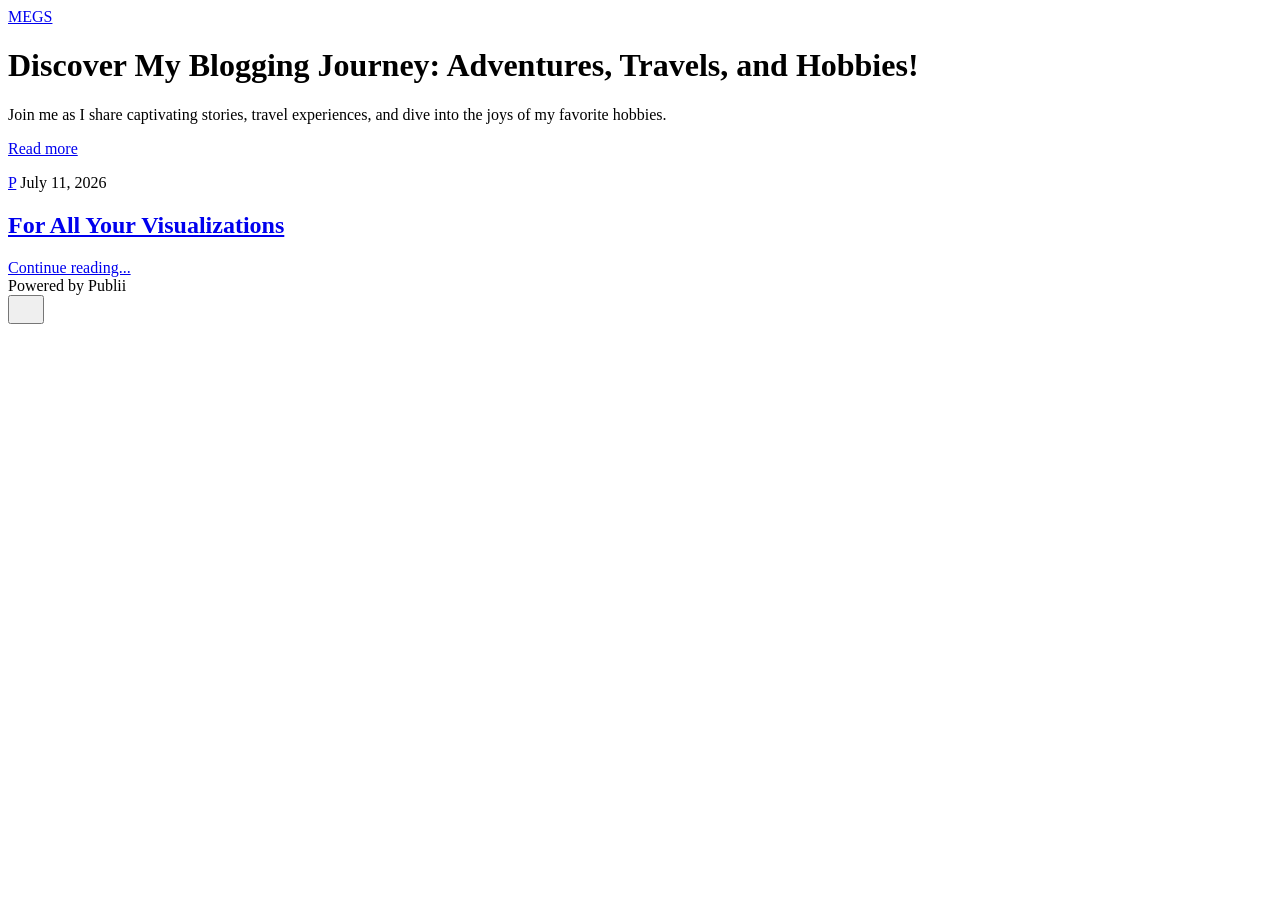
==== index.html @ f0c51636 "Publii: update content" ====
<!DOCTYPE html><html lang="en-gb"><head><meta charset="utf-8"><meta http-equiv="X-UA-Compatible" content="IE=edge"><meta name="viewport" content="width=device-width,initial-scale=1"><title>MEGS</title><meta name="generator" content="Publii Open-Source CMS for Static Site"><link rel="canonical" href="https://megsindia.netlify.app/"><link rel="alternate" type="application/atom+xml" href="https://megsindia.netlify.app/feed.xml" title="MEGS - RSS"><link rel="alternate" type="application/json" href="https://megsindia.netlify.app/feed.json" title="MEGS - JSON"><meta property="og:title" content="MEGS"><meta property="og:site_name" content="MEGS"><meta property="og:description" content=""><meta property="og:url" content="https://megsindia.netlify.app/"><meta property="og:type" content="website"><link rel="stylesheet" href="https://megsindia.netlify.app/assets/css/style.css?v&#x3D;a0ba884548820066dfadd8416036abba"><script type="application/ld+json">{"@context":"http://schema.org","@type":"Organization","name":"MEGS","url":"https://megsindia.netlify.app/"}</script><noscript><style>img[loading] {
                    opacity: 1;
                }</style></noscript></head><body class="home-template"><header class="top js-header"><a class="logo" href="https://megsindia.netlify.app/">MEGS</a></header><main><div class="hero hero--noimage"><header class="hero__content"><div class="wrapper"><h1>Discover My Blogging Journey: Adventures, Travels, and Hobbies!</h1><p>Join me as I share captivating stories, travel experiences, and dive into the joys of my favorite hobbies.</p><p><a href="#" class="btn">Read more</a></p></div></header></div><div class="wrapper feed"><article class="feed__item feed__item--centered"><div class="feed__content"><header><div class="feed__meta"><a href="https://megsindia.netlify.app/authors/p/" class="feed__author">P</a> <time datetime="2026-07-11T16:05" class="feed__date">July 11, 2026</time></div><h2 class="feed__title"><a href="https://megsindia.netlify.app/for-all-your-visualizations.html">For All Your Visualizations</a></h2></header><p></p><a href="https://megsindia.netlify.app/for-all-your-visualizations.html" class="readmore feed__readmore">Continue reading...</a></div></article></div></main><footer class="footer"><div class="wrapper"><div class="footer__copyright">Powered by Publii</div><button id="backToTop" class="footer__bttop" aria-label="Back to top" title="Back to top"><svg width="20" height="20"><use xlink:href="https://megsindia.netlify.app/assets/svg/svg-map.svg#toparrow"/></svg></button></div></footer><script defer="defer" src="https://megsindia.netlify.app/assets/js/scripts.min.js?v&#x3D;dafec4f87fead6718cb125f0b0fc8441"></script><script>window.publiiThemeMenuConfig={mobileMenuMode:'sidebar',animationSpeed:300,submenuWidth: 'auto',doubleClickTime:500,mobileMenuExpandableSubmenus:true,relatedContainerForOverlayMenuSelector:'.top'};</script><script>var images = document.querySelectorAll('img[loading]');
        for (var i = 0; i < images.length; i++) {
            if (images[i].complete) {
                images[i].classList.add('is-loaded');
            } else {
                images[i].addEventListener('load', function () {
                    this.classList.add('is-loaded');
                }, false);
            }
        }</script></body></html>
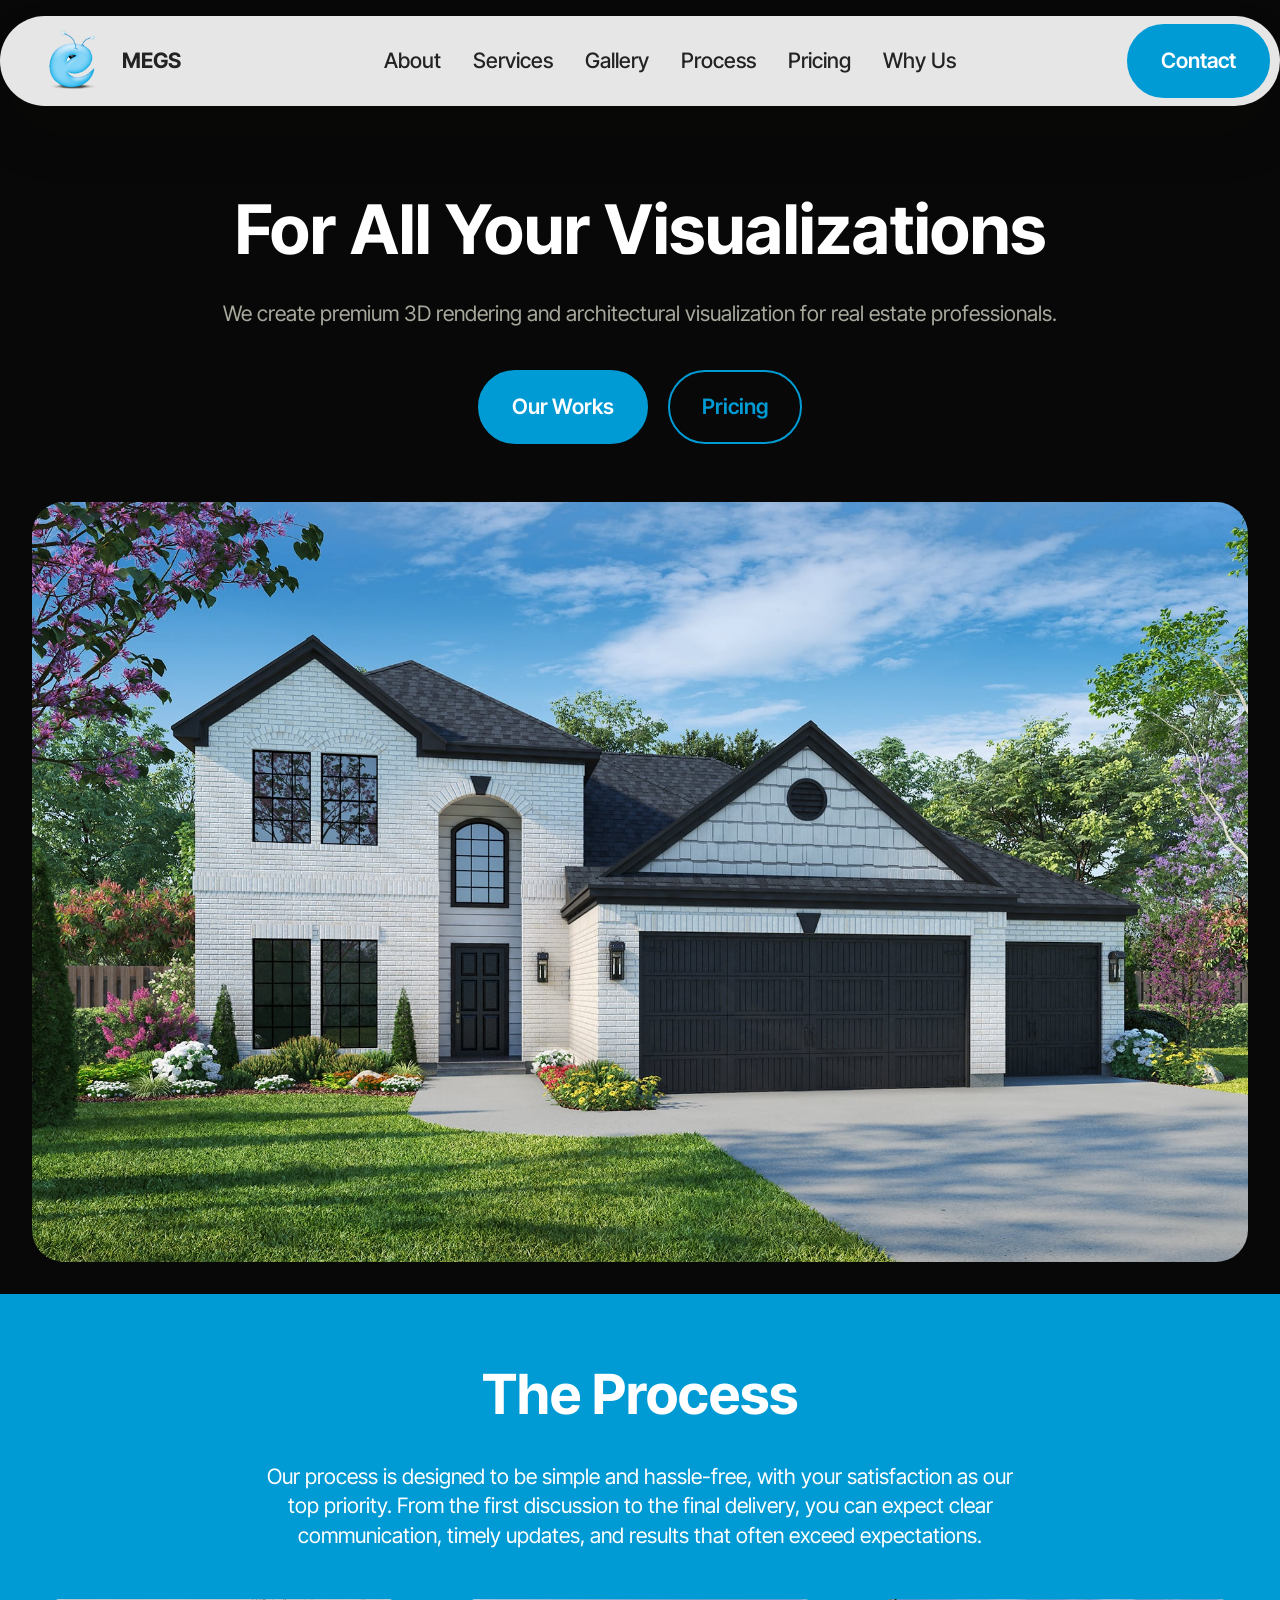
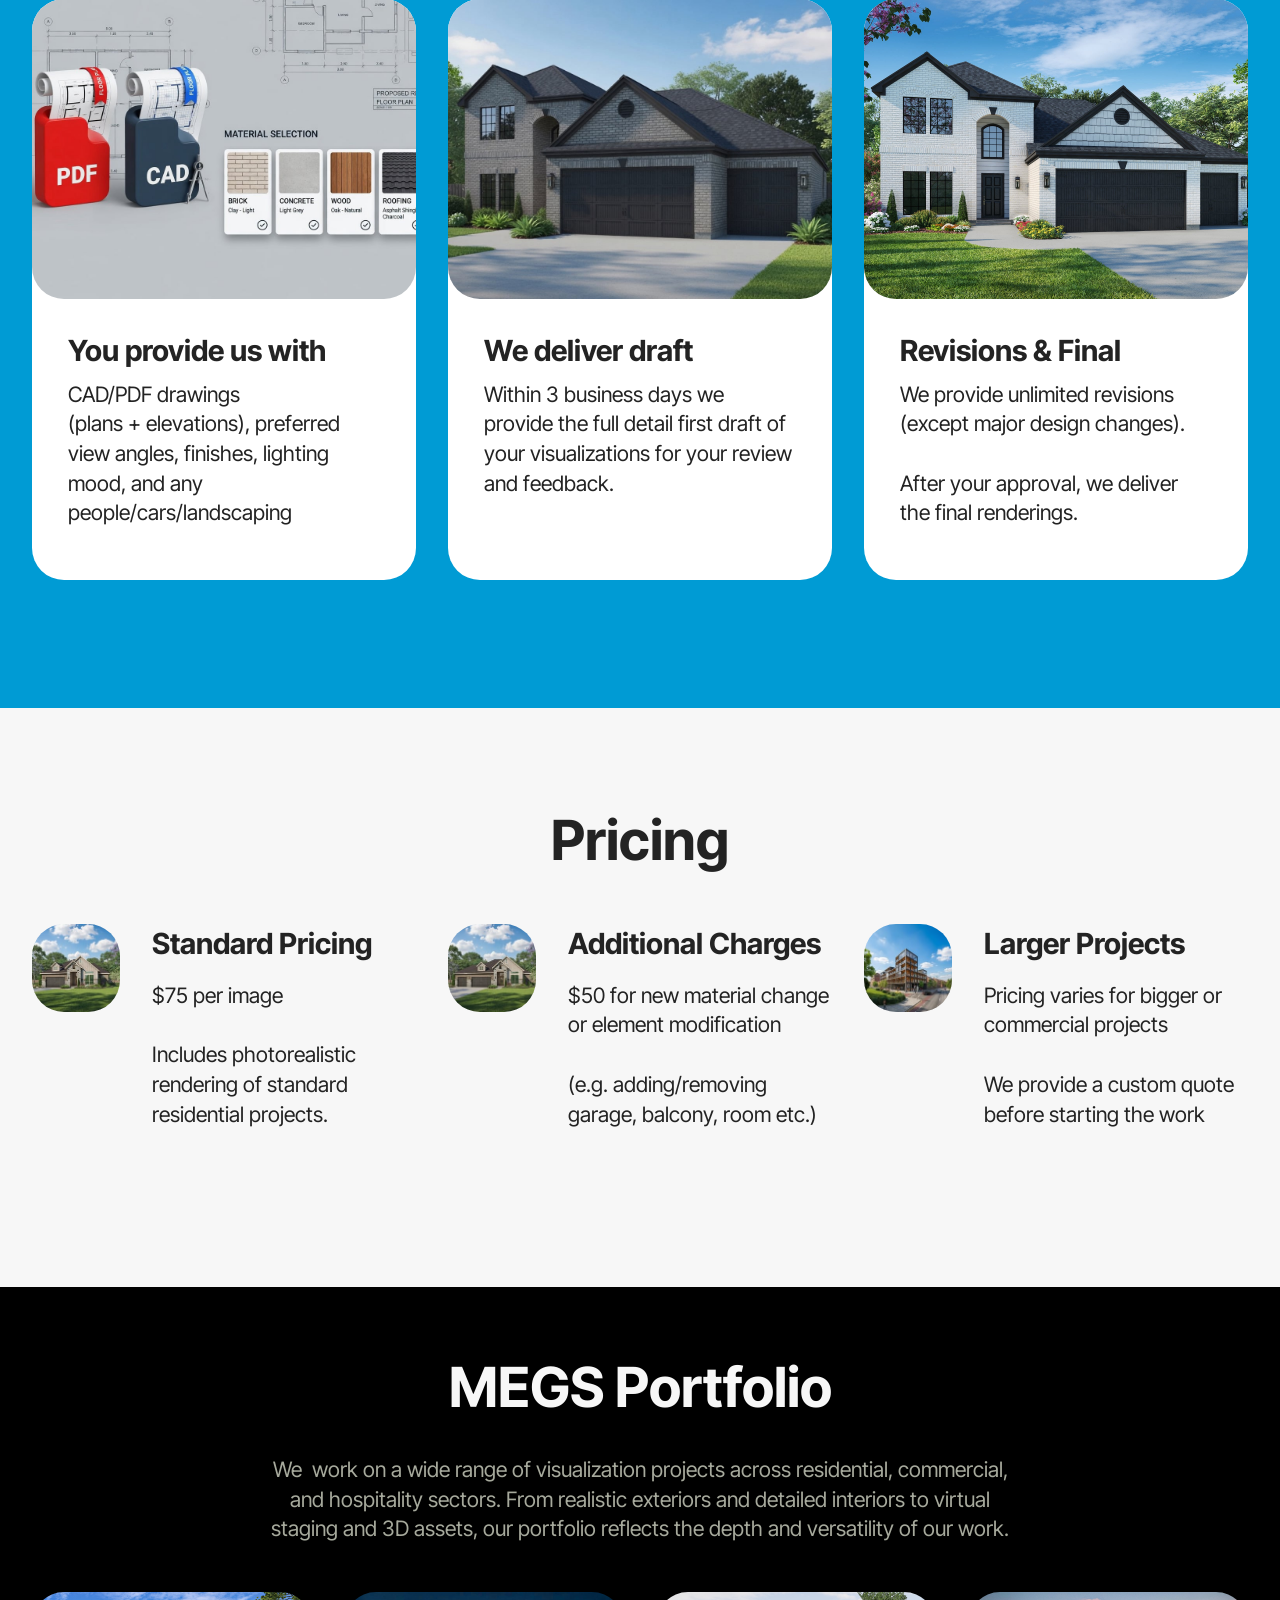
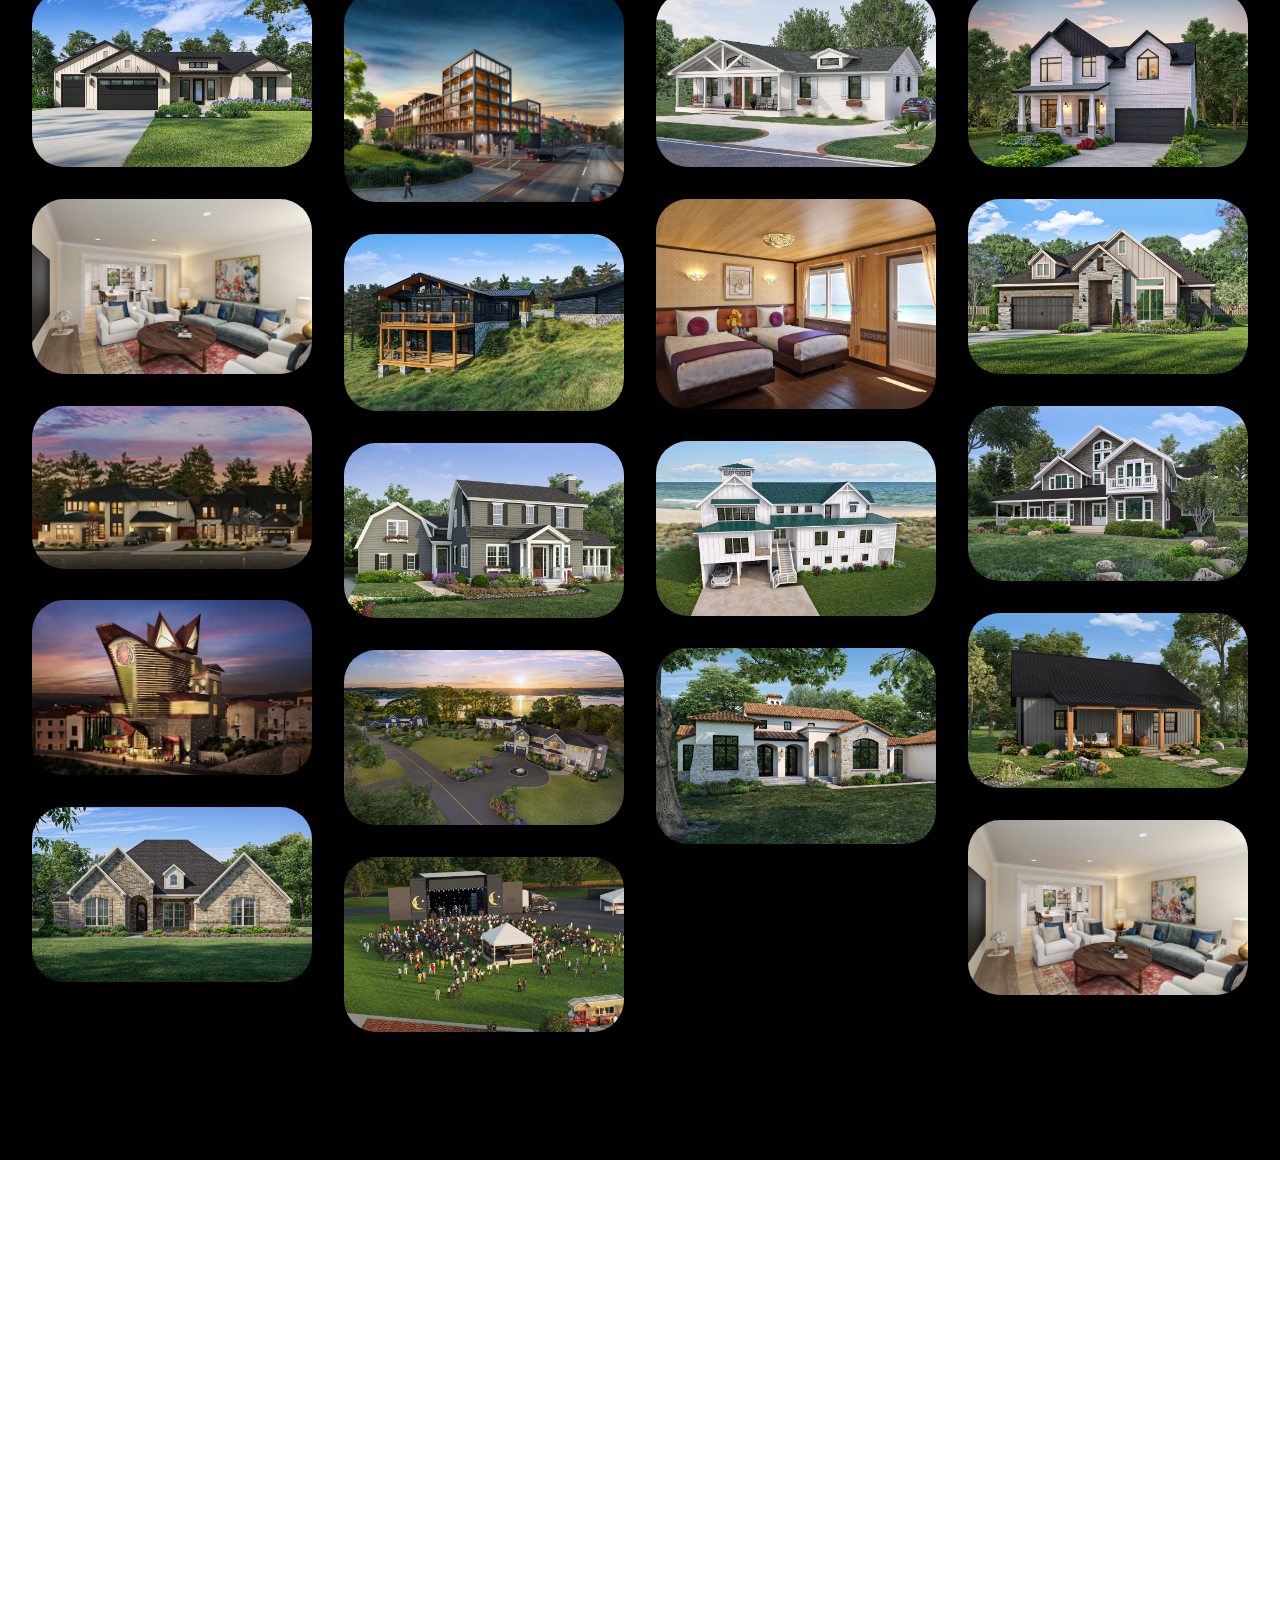
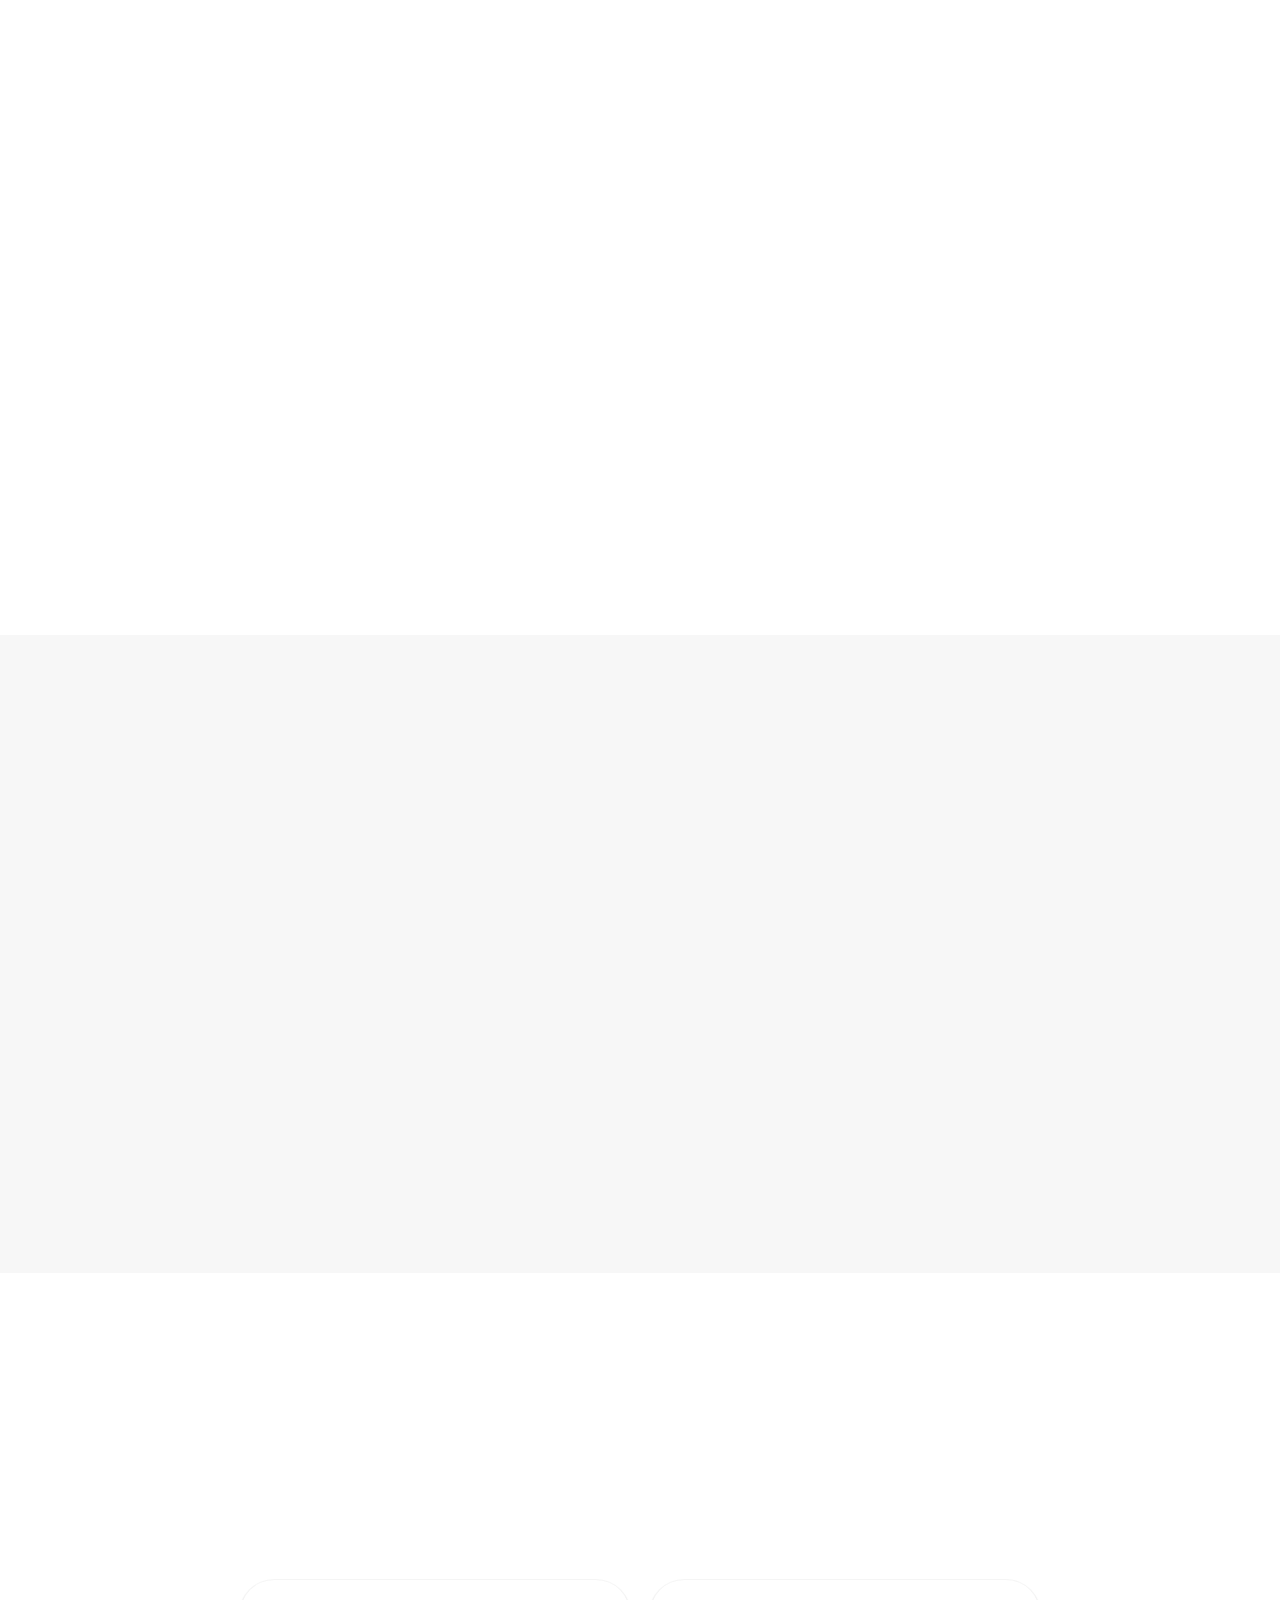
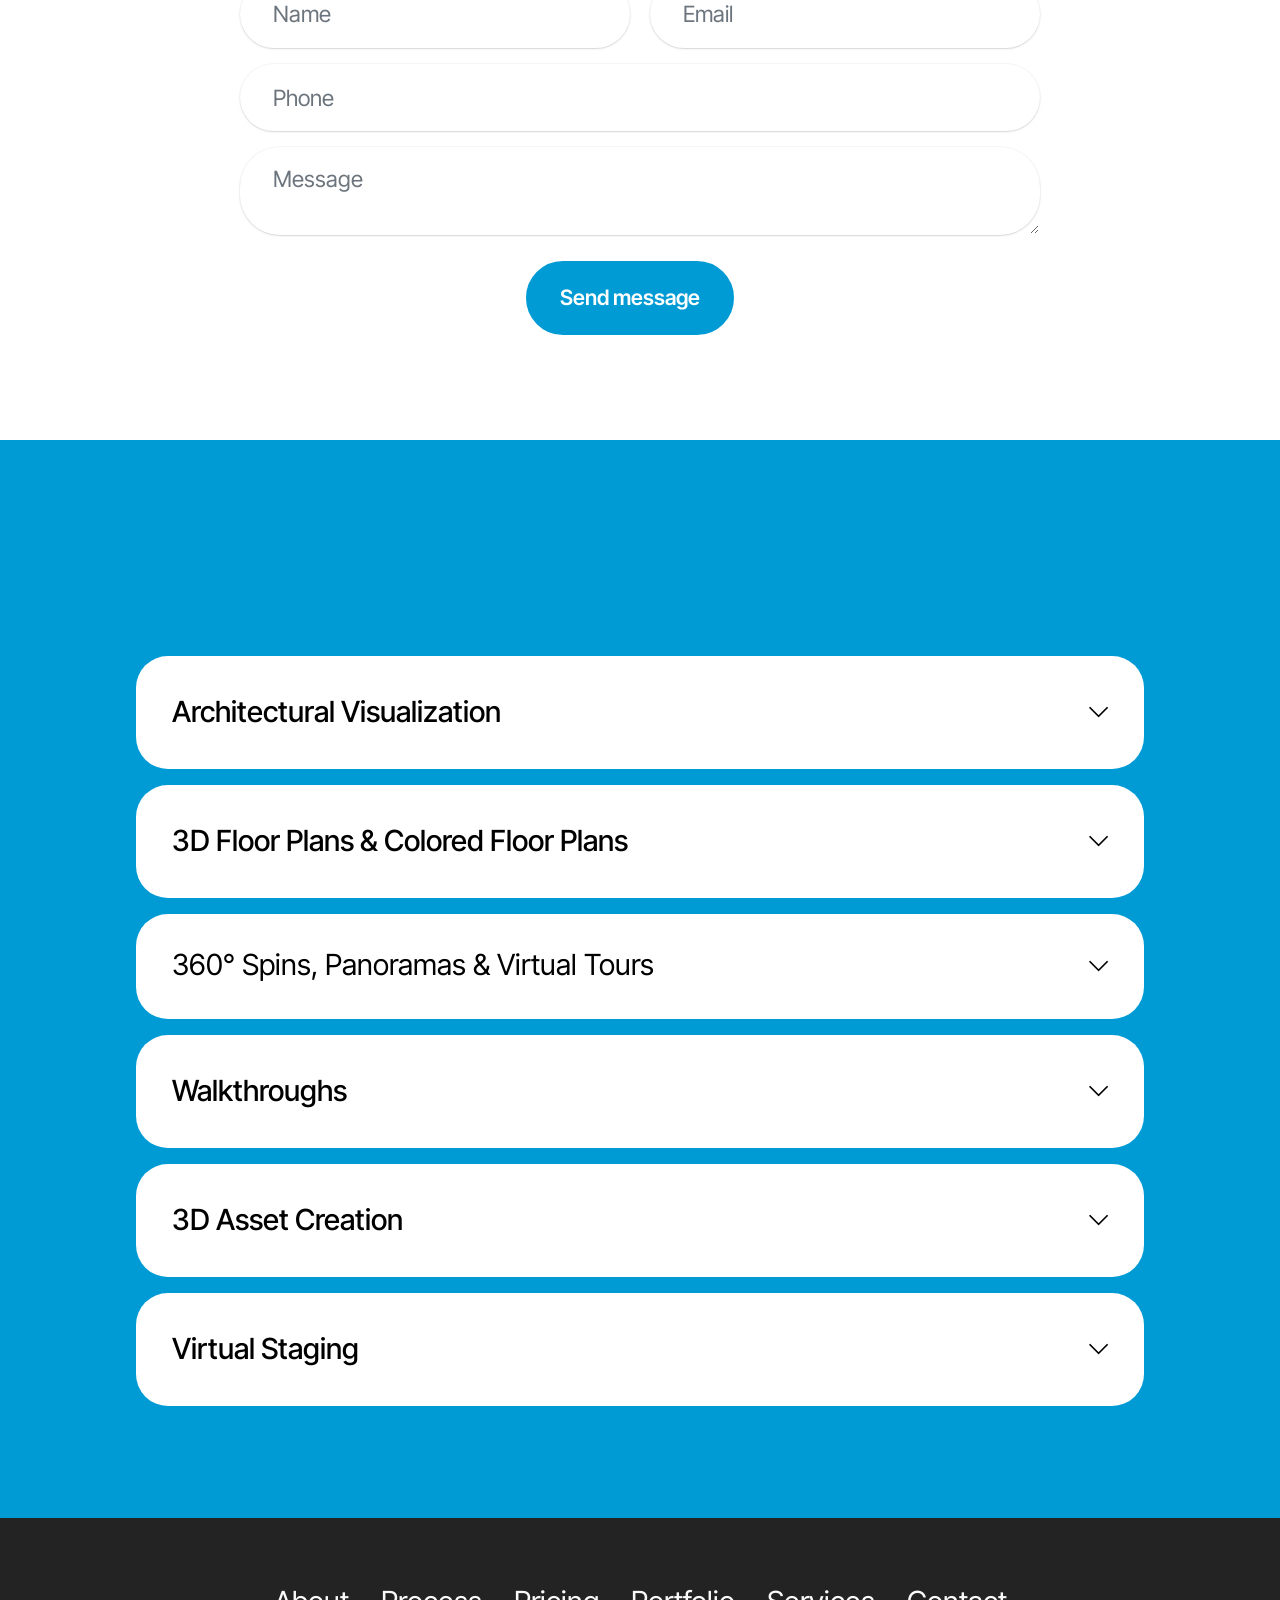
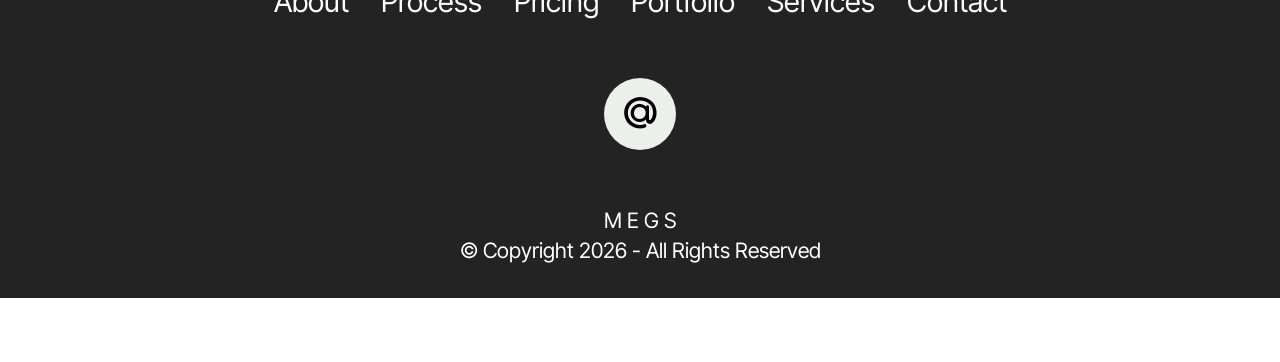
==== commit a3144373: "Add files via upload" ====
--- a/index.html
+++ b/index.html
@@ -1,12 +1,753 @@
-<!DOCTYPE html><html lang="en-gb"><head><meta charset="utf-8"><meta http-equiv="X-UA-Compatible" content="IE=edge"><meta name="viewport" content="width=device-width,initial-scale=1"><title>MEGS</title><meta name="generator" content="Publii Open-Source CMS for Static Site"><link rel="canonical" href="https://megsindia.netlify.app/"><link rel="alternate" type="application/atom+xml" href="https://megsindia.netlify.app/feed.xml" title="MEGS - RSS"><link rel="alternate" type="application/json" href="https://megsindia.netlify.app/feed.json" title="MEGS - JSON"><meta property="og:title" content="MEGS"><meta property="og:site_name" content="MEGS"><meta property="og:description" content=""><meta property="og:url" content="https://megsindia.netlify.app/"><meta property="og:type" content="website"><link rel="stylesheet" href="https://megsindia.netlify.app/assets/css/style.css?v&#x3D;a0ba884548820066dfadd8416036abba"><script type="application/ld+json">{"@context":"http://schema.org","@type":"Organization","name":"MEGS","url":"https://megsindia.netlify.app/"}</script><noscript><style>img[loading] {
-                    opacity: 1;
-                }</style></noscript></head><body class="home-template"><header class="top js-header"><a class="logo" href="https://megsindia.netlify.app/">MEGS</a></header><main><div class="hero hero--noimage"><header class="hero__content"><div class="wrapper"><h1>Discover My Blogging Journey: Adventures, Travels, and Hobbies!</h1><p>Join me as I share captivating stories, travel experiences, and dive into the joys of my favorite hobbies.</p><p><a href="#" class="btn">Read more</a></p></div></header></div><div class="wrapper feed"><article class="feed__item feed__item--centered"><div class="feed__content"><header><div class="feed__meta"><a href="https://megsindia.netlify.app/authors/p/" class="feed__author">P</a> <time datetime="2026-07-11T16:05" class="feed__date">July 11, 2026</time></div><h2 class="feed__title"><a href="https://megsindia.netlify.app/for-all-your-visualizations.html">For All Your Visualizations</a></h2></header><p></p><a href="https://megsindia.netlify.app/for-all-your-visualizations.html" class="readmore feed__readmore">Continue reading...</a></div></article></div></main><footer class="footer"><div class="wrapper"><div class="footer__copyright">Powered by Publii</div><button id="backToTop" class="footer__bttop" aria-label="Back to top" title="Back to top"><svg width="20" height="20"><use xlink:href="https://megsindia.netlify.app/assets/svg/svg-map.svg#toparrow"/></svg></button></div></footer><script defer="defer" src="https://megsindia.netlify.app/assets/js/scripts.min.js?v&#x3D;dafec4f87fead6718cb125f0b0fc8441"></script><script>window.publiiThemeMenuConfig={mobileMenuMode:'sidebar',animationSpeed:300,submenuWidth: 'auto',doubleClickTime:500,mobileMenuExpandableSubmenus:true,relatedContainerForOverlayMenuSelector:'.top'};</script><script>var images = document.querySelectorAll('img[loading]');
-        for (var i = 0; i < images.length; i++) {
-            if (images[i].complete) {
-                images[i].classList.add('is-loaded');
-            } else {
-                images[i].addEventListener('load', function () {
-                    this.classList.add('is-loaded');
-                }, false);
-            }
-        }</script></body></html>+<!DOCTYPE html>
+<html  >
+<head>
+  <!-- Site made with Mobirise Website Builder v6.1.12, https://mobirise.com -->
+  <meta charset="UTF-8">
+  <meta http-equiv="X-UA-Compatible" content="IE=edge">
+  <meta name="generator" content="Mobirise v6.1.12, mobirise.com">
+  <meta name="viewport" content="width=device-width, initial-scale=1, minimum-scale=1">
+  <link rel="shortcut icon" href="assets/images/megs-logo2-99x99.png" type="image/x-icon">
+  <meta name="description" content="">
+  
+  
+  <title>Home</title>
+  <link rel="stylesheet" href="assets/web/assets/mobirise-icons2/mobirise2.css">
+  <link rel="stylesheet" href="assets/bootstrap/css/bootstrap.min.css">
+  <link rel="stylesheet" href="assets/animatecss/animate.css">
+  <link rel="stylesheet" href="assets/dropdown/css/style.css">
+  <link rel="stylesheet" href="assets/socicon/css/styles.css">
+  <link rel="stylesheet" href="assets/theme/css/style.css">
+  <link rel="stylesheet" href="assets/gallery/style.css">
+  <link rel="preload" href="https://fonts.googleapis.com/css?family=Inter+Tight:100,200,300,400,500,600,700,800,900,100i,200i,300i,400i,500i,600i,700i,800i,900i&display=swap" as="style" onload="this.onload=null;this.rel='stylesheet'">
+  <noscript><link rel="stylesheet" href="https://fonts.googleapis.com/css?family=Inter+Tight:100,200,300,400,500,600,700,800,900,100i,200i,300i,400i,500i,600i,700i,800i,900i&display=swap"></noscript>
+  <link rel="preload" as="style" href="assets/mobirise/css/mbr-additional.css?v=kXDJr8"><link rel="stylesheet" href="assets/mobirise/css/mbr-additional.css?v=kXDJr8" type="text/css">
+
+  
+  
+  
+</head>
+<body>
+
+<!-- Analytics -->
+<!-- Google tag (gtag.js) -->
+<script async src="https://www.googletagmanager.com/gtag/js?id=G-RDWKVLNTG0"></script>
+<script>
+  window.dataLayer = window.dataLayer || [];
+  function gtag(){dataLayer.push(arguments);}
+  gtag('js', new Date());
+
+  gtag('config', 'G-RDWKVLNTG0');
+</script><!-- Google tag (gtag.js) -->
+<script async src="https://www.googletagmanager.com/gtag/js?id=G-RDWKVLNTG0"></script>
+<script>
+  window.dataLayer = window.dataLayer || [];
+  function gtag(){dataLayer.push(arguments);}
+  gtag('js', new Date());
+
+  gtag('config', 'G-RDWKVLNTG0');
+</script>
+<!-- /Analytics -->
+
+
+  
+  <section data-bs-version="5.1" class="menu menu2 cid-tJS6tZXiPa" once="menu" id="menu02-0">
+	
+
+	<nav class="navbar navbar-dropdown navbar-fixed-top navbar-expand-lg">
+		<div class="container">
+			<div class="navbar-brand">
+				<span class="navbar-logo">
+					<a href="http://megsindia.com">
+						<img src="assets/images/megs-logo2-99x99.png" alt="MEGS Architectural Visualization" style="height: 4rem;">
+					</a>
+				</span>
+				<span class="navbar-caption-wrap"><a class="navbar-caption text-black text-primary display-4" href="index.html#header05-1">MEGS</a></span>
+			</div>
+			<button class="navbar-toggler" type="button" data-toggle="collapse" data-bs-toggle="collapse" data-target="#navbarSupportedContent" data-bs-target="#navbarSupportedContent" aria-controls="navbarNavAltMarkup" aria-expanded="false" aria-label="Toggle navigation">
+				<div class="hamburger">
+					<span></span>
+					<span></span>
+					<span></span>
+					<span></span>
+				</div>
+			</button>
+			<div class="collapse navbar-collapse" id="navbarSupportedContent">
+				<ul class="navbar-nav nav-dropdown" data-app-modern-menu="true"><li class="nav-item">
+						<a class="nav-link link text-black text-primary display-4" href="index.html#header01-7">About</a>
+					</li>
+					<li class="nav-item">
+						<a class="nav-link link text-black text-primary display-4" href="index.html#list01-1k" aria-expanded="false">Services</a>
+					</li>
+					<li class="nav-item"><a class="nav-link link text-black text-primary display-4" href="index.html#gallery02-v">Gallery</a></li><li class="nav-item"><a class="nav-link link text-black text-primary display-4" href="index.html#features04-w">Process</a></li><li class="nav-item"><a class="nav-link link text-black text-primary display-4" href="index.html#features015-m">Pricing</a></li><li class="nav-item">
+						<a class="nav-link link text-black text-primary display-4" href="index.html#features015-1i">Why Us</a>
+					</li></ul>
+				
+				<div class="navbar-buttons mbr-section-btn"><a class="btn btn-primary display-4" href="index.html#form02-6">Contact</a></div>
+			</div>
+		</div>
+	</nav>
+</section>
+
+<section data-bs-version="5.1" class="header5 cid-tJS6uM4N87" id="header05-1">
+	
+
+	
+	
+	
+	<div class="align-center container">
+		<div class="row justify-content-center">
+			<div class="col-md-12 col-lg-9">
+				<h1 class="mbr-section-title mbr-fonts-style mb-4 display-1"><strong>For All Your Visualizations</strong></h1>
+				<p class="mbr-text mbr-fonts-style mb-4 display-7">We create premium 3D rendering and architectural visualization for real estate professionals.</p>
+				<div class="mbr-section-btn mt-3"><a class="btn btn-primary display-7" href="index.html#form02-6">Our Works</a> <a class="btn btn-primary-outline display-7" href="index.html#features015-m">Pricing<br></a></div>
+			</div>
+		</div>
+		<div class="row mt-5 justify-content-center">
+			<div class="col-12 col-lg-12">
+				<img src="assets/images/stonewall-a3-white-1920x1200.webp" alt="Megs Architectual Visualization" title="">
+			</div>
+		</div>
+	</div>
+</section>
+
+<section data-bs-version="5.1" class="features4 cid-tMlEXTHLbS" id="features04-w">
+	
+	
+	<div class="container">
+		<div class="row justify-content-center">
+			<div class="col-12 content-head">
+				<div class="mbr-section-head mb-5">
+					<h4 class="mbr-section-title mbr-fonts-style align-center mb-0 display-2"><strong>The Process</strong></h4>
+					<h5 class="mbr-section-subtitle mbr-fonts-style align-center mb-0 mt-4 display-7">Our process is designed to be simple and hassle-free, with your satisfaction as our top priority. From the first discussion to the final delivery, you can expect clear communication, timely updates, and results that often exceed expectations.</h5>
+					
+				</div>
+			</div>
+		</div>
+		<div class="row">
+			
+			<div class="item features-image col-12 col-md-6 col-lg-4 active">
+				<div class="item-wrapper">
+					<div class="item-img">
+						<img src="assets/images/input-1152x768.webp" alt="Architectural Visualization" data-slide-to="0" data-bs-slide-to="0">
+					</div>
+					<div class="item-content">
+						<h5 class="item-title mbr-fonts-style display-5">
+							<strong>You provide us with</strong></h5>
+						
+						<p class="mbr-text mbr-fonts-style display-7">CAD/PDF drawings <br>(plans + elevations),&nbsp;preferred view angles, finishes, lighting mood, and any people/cars/landscaping</p>
+						
+					</div>
+
+				</div>
+			</div>
+			<div class="item features-image col-12 col-md-6 col-lg-4">
+				<div class="item-wrapper">
+					<div class="item-img">
+						<img src="assets/images/draft-1152x768.webp" alt="Mobirise Website Builder" data-slide-to="1" data-bs-slide-to="1">
+					</div>
+					<div class="item-content">
+						<h5 class="item-title mbr-fonts-style display-5">
+							<strong>We deliver draft</strong></h5>
+						
+						<p class="mbr-text mbr-fonts-style display-7">
+							Within 3 business days we provide the full detail first draft of your visualizations for your review and feedback.<br></p>
+						
+					</div>
+				</div>
+			</div><div class="item features-image col-12 col-md-6 col-lg-4">
+				<div class="item-wrapper">
+					<div class="item-img">
+						<img src="assets/images/stonewall-a3-white-1920x1200.webp" alt="Mobirise Website Builder" data-slide-to="2" data-bs-slide-to="2">
+					</div>
+					<div class="item-content">
+						<h5 class="item-title mbr-fonts-style display-5">
+							<strong>Revisions &amp; Final</strong></h5>
+						
+						<p class="mbr-text mbr-fonts-style display-7">We provide unlimited revisions (except major design changes).<br><br>After your approval, we deliver the final renderings.<br>
+						</p>
+						
+					</div>
+				</div>
+			</div>
+		</div>
+	</div>
+</section>
+
+<section data-bs-version="5.1" class="features15 cid-tLek7gQhG7" id="features015-m">
+	
+
+	
+	
+	<div class="container">
+		<div class="mbr-section-head mb-5">
+			<h4 class="mbr-section-title mbr-fonts-style align-center mb-0 display-2">
+			  <strong>Pricing</strong></h4>
+			
+		  </div>
+		<div class="row justify-content-center">
+			<div class="item features-without-image col-12 col-lg-4">
+				<div class="item-wrapper">
+					<div class="img-wrapper">
+						<img src="assets/images/price-179x179.webp" alt="Standard Pricing">
+					</div>
+					<div class="card-box">
+						<h4 class="card-title mbr-fonts-style mb-3 display-5"><strong>Standard Pricing</strong></h4>
+						<h5 class="card-text mbr-fonts-style display-7">$75 per image<br><br><div>Includes photorealistic rendering of standard residential projects.</div></h5>
+					</div>
+				</div>
+			</div>
+			<div class="item features-without-image col-12 col-lg-4">
+				<div class="item-wrapper">
+					<div class="img-wrapper">
+						<img src="assets/images/price-mod-179x179.webp" alt="Mobirise Website Builder">
+					</div>
+					<div class="card-box">
+						<h4 class="card-title mbr-fonts-style mb-3 display-5"><strong>Additional Charges</strong></h4>
+						<h5 class="card-text mbr-fonts-style display-7">$50 for new material change or element modification <br><br>(e.g. adding/removing garage, balcony, room etc.)<br><br></h5>
+					</div>
+				</div>
+			</div>
+			<div class="item features-without-image col-12 col-lg-4">
+				<div class="item-wrapper">
+					<div class="img-wrapper">
+						<img src="assets/images/pricing20big-179x179.webp" alt="Pricing Custom">
+					</div>
+					<div class="card-box">
+						<h4 class="card-title mbr-fonts-style mb-3 display-5"><strong>Larger Projects</strong></h4>
+						<h5 class="card-text mbr-fonts-style display-7">Pricing varies for bigger or commercial projects<br><br><div>We provide a custom quote before starting the work</div></h5>
+					</div>
+				</div>
+			</div>
+		</div>
+	</div>
+</section>
+
+<section data-bs-version="5.1" class="gallery1 mbr-gallery cid-tMlDYtQ5fF" id="gallery02-v">
+    
+
+    
+    
+
+    <div class="container-fluid">
+        <div class="row justify-content-center">
+            <div class="col-12 content-head">
+                <div class="mbr-section-head mb-5">
+                    <h3 class="mbr-section-title mbr-fonts-style align-center m-0 display-2"><strong>MEGS Portfolio</strong></h3>
+                    <h4 class="mbr-section-subtitle mbr-fonts-style align-center mb-0 mt-4 display-7">We&nbsp; work on a wide range of visualization projects across residential, commercial, and hospitality sectors. From realistic exteriors and detailed interiors to virtual staging and 3D assets, our portfolio reflects the depth and versatility of our work.</h4>
+                </div>
+            </div>
+        </div>
+        <div class="row mbr-gallery mbr-masonry" data-masonry="{&quot;percentPosition&quot;: true }">
+            <div class="col-12 col-md-6 col-lg-3 item gallery-image active">
+                <div class="item-wrapper" data-toggle="modal" data-bs-toggle="modal" data-target="#vp5ImIyfqX-modal" data-bs-target="#vp5ImIyfqX-modal">
+                    <img class="w-100" src="assets/images/house10-1920x1200.webp" alt="Architectural Visualization" data-slide-to="0" data-bs-slide-to="0" data-target="#lb-vp5ImIyfqX" data-bs-target="#lb-vp5ImIyfqX">
+                    <div class="icon-wrapper">
+                        <span class="mobi-mbri mobi-mbri-search mbr-iconfont mbr-iconfont-btn"></span>
+                    </div>
+                </div>
+                
+            </div><div class="col-12 col-md-6 col-lg-3 item gallery-image">
+                <div class="item-wrapper" data-toggle="modal" data-bs-toggle="modal" data-target="#vp5ImIyfqX-modal" data-bs-target="#vp5ImIyfqX-modal">
+                    <img class="w-100" src="assets/images/student-1200x900.webp" alt="Architectural Visualization" data-slide-to="1" data-bs-slide-to="1" data-target="#lb-vp5ImIyfqX" data-bs-target="#lb-vp5ImIyfqX">
+                    <div class="icon-wrapper">
+                        <span class="mobi-mbri mobi-mbri-search mbr-iconfont mbr-iconfont-btn"></span>
+                    </div>
+                </div>
+                
+            </div><div class="col-12 col-md-6 col-lg-3 item gallery-image">
+                <div class="item-wrapper" data-toggle="modal" data-bs-toggle="modal" data-target="#vp5ImIyfqX-modal" data-bs-target="#vp5ImIyfqX-modal">
+                    <img class="w-100" src="assets/images/mccant-1920x1198.webp" alt="Architectural Visualization" data-slide-to="2" data-bs-slide-to="2" data-target="#lb-vp5ImIyfqX" data-bs-target="#lb-vp5ImIyfqX">
+                    <div class="icon-wrapper">
+                        <span class="mobi-mbri mobi-mbri-search mbr-iconfont mbr-iconfont-btn"></span>
+                    </div>
+                </div>
+                
+            </div><div class="col-12 col-md-6 col-lg-3 item gallery-image">
+                <div class="item-wrapper" data-toggle="modal" data-bs-toggle="modal" data-target="#vp5ImIyfqX-modal" data-bs-target="#vp5ImIyfqX-modal">
+                    <img class="w-100" src="assets/images/kensington-1920x1200.webp" alt="Architectural Visualization" data-slide-to="3" data-bs-slide-to="3" data-target="#lb-vp5ImIyfqX" data-bs-target="#lb-vp5ImIyfqX">
+                    <div class="icon-wrapper">
+                        <span class="mobi-mbri mobi-mbri-search mbr-iconfont mbr-iconfont-btn"></span>
+                    </div>
+                </div>
+                
+            </div><div class="col-12 col-md-6 col-lg-3 item gallery-image">
+                <div class="item-wrapper" data-toggle="modal" data-bs-toggle="modal" data-target="#vp5ImIyfqX-modal" data-bs-target="#vp5ImIyfqX-modal">
+                    <img class="w-100" src="assets/images/luxury20room-1600x1200.webp" alt="Architectural Visualization" data-slide-to="4" data-bs-slide-to="4" data-target="#lb-vp5ImIyfqX" data-bs-target="#lb-vp5ImIyfqX">
+                    <div class="icon-wrapper">
+                        <span class="mobi-mbri mobi-mbri-search mbr-iconfont mbr-iconfont-btn"></span>
+                    </div>
+                </div>
+                
+            </div><div class="col-12 col-md-6 col-lg-3 item gallery-image">
+                <div class="item-wrapper" data-toggle="modal" data-bs-toggle="modal" data-target="#vp5ImIyfqX-modal" data-bs-target="#vp5ImIyfqX-modal">
+                    <img class="w-100" src="assets/images/interior2010-1200x750.webp" alt="Architectural Visualization" data-slide-to="5" data-bs-slide-to="5" data-target="#lb-vp5ImIyfqX" data-bs-target="#lb-vp5ImIyfqX">
+                    <div class="icon-wrapper">
+                        <span class="mobi-mbri mobi-mbri-search mbr-iconfont mbr-iconfont-btn"></span>
+                    </div>
+                </div>
+                
+            </div><div class="col-12 col-md-6 col-lg-3 item gallery-image">
+                <div class="item-wrapper" data-toggle="modal" data-bs-toggle="modal" data-target="#vp5ImIyfqX-modal" data-bs-target="#vp5ImIyfqX-modal">
+                    <img class="w-100" src="assets/images/coleman-1920x1200.webp" alt="Architectural Visualization" data-slide-to="6" data-bs-slide-to="6" data-target="#lb-vp5ImIyfqX" data-bs-target="#lb-vp5ImIyfqX">
+                    <div class="icon-wrapper">
+                        <span class="mobi-mbri mobi-mbri-search mbr-iconfont mbr-iconfont-btn"></span>
+                    </div>
+                </div>
+                
+            </div><div class="col-12 col-md-6 col-lg-3 item gallery-image">
+                <div class="item-wrapper" data-toggle="modal" data-bs-toggle="modal" data-target="#vp5ImIyfqX-modal" data-bs-target="#vp5ImIyfqX-modal">
+                    <img class="w-100" src="assets/images/red20mountain-1920x1217.webp" alt="Architectural Visualization" data-slide-to="7" data-bs-slide-to="7" data-target="#lb-vp5ImIyfqX" data-bs-target="#lb-vp5ImIyfqX">
+                    <div class="icon-wrapper">
+                        <span class="mobi-mbri mobi-mbri-search mbr-iconfont mbr-iconfont-btn"></span>
+                    </div>
+                </div>
+                
+            </div><div class="col-12 col-md-6 col-lg-3 item gallery-image">
+                <div class="item-wrapper" data-toggle="modal" data-bs-toggle="modal" data-target="#vp5ImIyfqX-modal" data-bs-target="#vp5ImIyfqX-modal">
+                    <img class="w-100" src="assets/images/street20view202-2494x1448.webp" alt="Architectural Visualization" data-slide-to="8" data-bs-slide-to="8" data-target="#lb-vp5ImIyfqX" data-bs-target="#lb-vp5ImIyfqX">
+                    <div class="icon-wrapper">
+                        <span class="mobi-mbri mobi-mbri-search mbr-iconfont mbr-iconfont-btn"></span>
+                    </div>
+                </div>
+                
+            </div><div class="col-12 col-md-6 col-lg-3 item gallery-image">
+                <div class="item-wrapper" data-toggle="modal" data-bs-toggle="modal" data-target="#vp5ImIyfqX-modal" data-bs-target="#vp5ImIyfqX-modal">
+                    <img class="w-100" src="assets/images/themelis-1920x1200.webp" alt="Mobirise Website Builder" data-slide-to="9" data-bs-slide-to="9" data-target="#lb-vp5ImIyfqX" data-bs-target="#lb-vp5ImIyfqX">
+                    <div class="icon-wrapper">
+                        <span class="mobi-mbri mobi-mbri-search mbr-iconfont mbr-iconfont-btn"></span>
+                    </div>
+                </div>
+                
+            </div><div class="col-12 col-md-6 col-lg-3 item gallery-image">
+                <div class="item-wrapper" data-toggle="modal" data-bs-toggle="modal" data-target="#vp5ImIyfqX-modal" data-bs-target="#vp5ImIyfqX-modal">
+                    <img class="w-100" src="assets/images/mofield-1920x1200.webp" alt="Mobirise Website Builder" data-slide-to="10" data-bs-slide-to="10" data-target="#lb-vp5ImIyfqX" data-bs-target="#lb-vp5ImIyfqX">
+                    <div class="icon-wrapper">
+                        <span class="mobi-mbri mobi-mbri-search mbr-iconfont mbr-iconfont-btn"></span>
+                    </div>
+                </div>
+                
+            </div><div class="col-12 col-md-6 col-lg-3 item gallery-image">
+                <div class="item-wrapper" data-toggle="modal" data-bs-toggle="modal" data-target="#vp5ImIyfqX-modal" data-bs-target="#vp5ImIyfqX-modal">
+                    <img class="w-100" src="assets/images/clearing-1920x1200.webp" alt="Architectural Visualization" data-slide-to="11" data-bs-slide-to="11" data-target="#lb-vp5ImIyfqX" data-bs-target="#lb-vp5ImIyfqX">
+                    <div class="icon-wrapper">
+                        <span class="mobi-mbri mobi-mbri-search mbr-iconfont mbr-iconfont-btn"></span>
+                    </div>
+                </div>
+                
+            </div><div class="col-12 col-md-6 col-lg-3 item gallery-image">
+                <div class="item-wrapper" data-toggle="modal" data-bs-toggle="modal" data-target="#vp5ImIyfqX-modal" data-bs-target="#vp5ImIyfqX-modal">
+                    <img class="w-100" src="assets/images/church-1200x750.webp" alt="Mobirise Website Builder" data-slide-to="12" data-bs-slide-to="12" data-target="#lb-vp5ImIyfqX" data-bs-target="#lb-vp5ImIyfqX">
+                    <div class="icon-wrapper">
+                        <span class="mobi-mbri mobi-mbri-search mbr-iconfont mbr-iconfont-btn"></span>
+                    </div>
+                </div>
+                
+            </div>
+            
+            <div class="col-12 col-md-6 col-lg-3 item gallery-image">
+                <div class="item-wrapper" data-toggle="modal" data-bs-toggle="modal" data-target="#vp5ImIyfqX-modal" data-bs-target="#vp5ImIyfqX-modal">
+                    <img class="w-100" src="assets/images/boise-1920x1200.webp" alt="Mobirise Website Builder" data-slide-to="13" data-bs-slide-to="13" data-target="#lb-vp5ImIyfqX" data-bs-target="#lb-vp5ImIyfqX">
+                    <div class="icon-wrapper">
+                        <span class="mobi-mbri mobi-mbri-search mbr-iconfont mbr-iconfont-btn"></span>
+                    </div>
+                </div>
+                
+            </div>
+            
+            
+            
+            <div class="col-12 col-md-6 col-lg-3 item gallery-image">
+                <div class="item-wrapper" data-toggle="modal" data-bs-toggle="modal" data-target="#vp5ImIyfqX-modal" data-bs-target="#vp5ImIyfqX-modal">
+                    <img class="w-100" src="assets/images/mann-1920x1344.webp" alt="Mobirise Website Builder" data-slide-to="14" data-bs-slide-to="14" data-target="#lb-vp5ImIyfqX" data-bs-target="#lb-vp5ImIyfqX">
+                    <div class="icon-wrapper">
+                        <span class="mobi-mbri mobi-mbri-search mbr-iconfont mbr-iconfont-btn"></span>
+                    </div>
+                </div>
+                
+            </div><div class="col-12 col-md-6 col-lg-3 item gallery-image">
+                <div class="item-wrapper" data-toggle="modal" data-bs-toggle="modal" data-target="#vp5ImIyfqX-modal" data-bs-target="#vp5ImIyfqX-modal">
+                    <img class="w-100" src="assets/images/rivermarsh-1920x1200.webp" alt="Mobirise Website Builder" data-slide-to="15" data-bs-slide-to="15" data-target="#lb-vp5ImIyfqX" data-bs-target="#lb-vp5ImIyfqX">
+                    <div class="icon-wrapper">
+                        <span class="mobi-mbri mobi-mbri-search mbr-iconfont mbr-iconfont-btn"></span>
+                    </div>
+                </div>
+                
+            </div><div class="col-12 col-md-6 col-lg-3 item gallery-image">
+                <div class="item-wrapper" data-toggle="modal" data-bs-toggle="modal" data-target="#vp5ImIyfqX-modal" data-bs-target="#vp5ImIyfqX-modal">
+                    <img class="w-100" src="assets/images/mason-1920x1200.webp" alt="Mobirise Website Builder" data-slide-to="16" data-bs-slide-to="16" data-target="#lb-vp5ImIyfqX" data-bs-target="#lb-vp5ImIyfqX">
+                    <div class="icon-wrapper">
+                        <span class="mobi-mbri mobi-mbri-search mbr-iconfont mbr-iconfont-btn"></span>
+                    </div>
+                </div>
+                
+            </div><div class="col-12 col-md-6 col-lg-3 item gallery-image">
+                <div class="item-wrapper" data-toggle="modal" data-bs-toggle="modal" data-target="#vp5ImIyfqX-modal" data-bs-target="#vp5ImIyfqX-modal">
+                    <img class="w-100" src="assets/images/interior2010-1200x750.webp" alt="Mobirise Website Builder" data-slide-to="17" data-bs-slide-to="17" data-target="#lb-vp5ImIyfqX" data-bs-target="#lb-vp5ImIyfqX">
+                    <div class="icon-wrapper">
+                        <span class="mobi-mbri mobi-mbri-search mbr-iconfont mbr-iconfont-btn"></span>
+                    </div>
+                </div>
+                
+            </div><div class="col-12 col-md-6 col-lg-3 item gallery-image">
+                <div class="item-wrapper" data-toggle="modal" data-bs-toggle="modal" data-target="#vp5ImIyfqX-modal" data-bs-target="#vp5ImIyfqX-modal">
+                    <img class="w-100" src="assets/images/point-2033x1269.webp" alt="Mobirise Website Builder" data-slide-to="18" data-bs-slide-to="18" data-target="#lb-vp5ImIyfqX" data-bs-target="#lb-vp5ImIyfqX">
+                    <div class="icon-wrapper">
+                        <span class="mobi-mbri mobi-mbri-search mbr-iconfont mbr-iconfont-btn"></span>
+                    </div>
+                </div>
+                
+            </div>
+        </div>
+
+        <div class="modal mbr-slider" tabindex="-1" role="dialog" aria-hidden="true" id="vp5ImIyfqX-modal">
+            <div class="modal-dialog" role="document">
+                <div class="modal-content">
+                    <div class="modal-body">
+                        <div class="carousel slide carousel-fade" id="lb-vp5ImIyfqX" data-interval="5000" data-bs-interval="5000">
+                            <div class="carousel-inner">
+                                <div class="carousel-item active">
+                                    <img class="d-block w-100" src="assets/images/house10-1920x1200.webp" alt="Mobirise Website Builder">
+                                </div><div class="carousel-item">
+                                    <img class="d-block w-100" src="assets/images/student-1200x900.webp" alt="Mobirise Website Builder">
+                                </div><div class="carousel-item">
+                                    <img class="d-block w-100" src="assets/images/mccant-1920x1198.webp" alt="Mobirise Website Builder">
+                                </div><div class="carousel-item">
+                                    <img class="d-block w-100" src="assets/images/kensington-1920x1200.webp" alt="Mobirise Website Builder">
+                                </div><div class="carousel-item">
+                                    <img class="d-block w-100" src="assets/images/luxury20room-1600x1200.webp" alt="Mobirise Website Builder">
+                                </div><div class="carousel-item">
+                                    <img class="d-block w-100" src="assets/images/interior2010-1200x750.webp" alt="Mobirise Website Builder">
+                                </div><div class="carousel-item">
+                                    <img class="d-block w-100" src="assets/images/coleman-1920x1200.webp" alt="Mobirise Website Builder">
+                                </div><div class="carousel-item">
+                                    <img class="d-block w-100" src="assets/images/red20mountain-1920x1217.webp" alt="Mobirise Website Builder">
+                                </div><div class="carousel-item">
+                                    <img class="d-block w-100" src="assets/images/street20view202-2494x1448.webp" alt="Mobirise Website Builder">
+                                </div><div class="carousel-item">
+                                    <img class="d-block w-100" src="assets/images/themelis-1920x1200.webp" alt="Mobirise Website Builder">
+                                </div><div class="carousel-item">
+                                    <img class="d-block w-100" src="assets/images/mofield-1920x1200.webp" alt="Mobirise Website Builder">
+                                </div><div class="carousel-item">
+                                    <img class="d-block w-100" src="assets/images/clearing-1920x1200.webp" alt="Mobirise Website Builder">
+                                </div><div class="carousel-item">
+                                    <img class="d-block w-100" src="assets/images/church-1200x750.webp" alt="Mobirise Website Builder">
+                                </div>
+                                
+                                <div class="carousel-item">
+                                    <img class="d-block w-100" src="assets/images/boise-1920x1200.webp" alt="Mobirise Website Builder">
+                                </div>
+                                
+                                
+                                
+                                <div class="carousel-item">
+                                    <img class="d-block w-100" src="assets/images/mann-1920x1344.webp" alt="Mobirise Website Builder">
+                                </div><div class="carousel-item">
+                                    <img class="d-block w-100" src="assets/images/rivermarsh-1920x1200.webp" alt="Mobirise Website Builder">
+                                </div><div class="carousel-item">
+                                    <img class="d-block w-100" src="assets/images/mason-1920x1200.webp" alt="Mobirise Website Builder">
+                                </div><div class="carousel-item">
+                                    <img class="d-block w-100" src="assets/images/interior2010-1200x750.webp" alt="Mobirise Website Builder">
+                                </div><div class="carousel-item">
+                                    <img class="d-block w-100" src="assets/images/point-2033x1269.webp" alt="Mobirise Website Builder">
+                                </div>
+                            </div>
+                            <ol class="carousel-indicators">
+                                <li data-slide-to="0" data-bs-slide-to="0" class="active" data-target="#lb-vp5ImIyfqX" data-bs-target="#lb-vp5ImIyfqX"></li><li data-slide-to="1" data-bs-slide-to="1" class="" data-target="#lb-vp5ImIyfqX" data-bs-target="#lb-vp5ImIyfqX"></li><li data-slide-to="2" data-bs-slide-to="2" class="" data-target="#lb-vp5ImIyfqX" data-bs-target="#lb-vp5ImIyfqX"></li><li data-slide-to="3" data-bs-slide-to="3" class="" data-target="#lb-vp5ImIyfqX" data-bs-target="#lb-vp5ImIyfqX"></li><li data-slide-to="4" data-bs-slide-to="4" class="" data-target="#lb-vp5ImIyfqX" data-bs-target="#lb-vp5ImIyfqX"></li><li data-slide-to="5" data-bs-slide-to="5" class="" data-target="#lb-vp5ImIyfqX" data-bs-target="#lb-vp5ImIyfqX"></li><li data-slide-to="6" data-bs-slide-to="6" class="" data-target="#lb-vp5ImIyfqX" data-bs-target="#lb-vp5ImIyfqX"></li><li data-slide-to="7" data-bs-slide-to="7" class="" data-target="#lb-vp5ImIyfqX" data-bs-target="#lb-vp5ImIyfqX"></li><li data-slide-to="8" data-bs-slide-to="8" class="" data-target="#lb-vp5ImIyfqX" data-bs-target="#lb-vp5ImIyfqX"></li><li data-slide-to="9" data-bs-slide-to="9" class="" data-target="#lb-vp5ImIyfqX" data-bs-target="#lb-vp5ImIyfqX"></li><li data-slide-to="10" data-bs-slide-to="10" class="" data-target="#lb-vp5ImIyfqX" data-bs-target="#lb-vp5ImIyfqX"></li><li data-slide-to="11" data-bs-slide-to="11" class="" data-target="#lb-vp5ImIyfqX" data-bs-target="#lb-vp5ImIyfqX"></li><li data-slide-to="12" data-bs-slide-to="12" class="" data-target="#lb-vp5ImIyfqX" data-bs-target="#lb-vp5ImIyfqX"></li><li data-slide-to="13" data-bs-slide-to="13" class="" data-target="#lb-vp5ImIyfqX" data-bs-target="#lb-vp5ImIyfqX"></li><li data-slide-to="14" data-bs-slide-to="14" class="" data-target="#lb-vp5ImIyfqX" data-bs-target="#lb-vp5ImIyfqX"></li><li data-slide-to="15" data-bs-slide-to="15" class="" data-target="#lb-vp5ImIyfqX" data-bs-target="#lb-vp5ImIyfqX"></li><li data-slide-to="16" data-bs-slide-to="16" class="" data-target="#lb-vp5ImIyfqX" data-bs-target="#lb-vp5ImIyfqX"></li><li data-slide-to="17" data-bs-slide-to="17" class="" data-target="#lb-vp5ImIyfqX" data-bs-target="#lb-vp5ImIyfqX"></li><li data-slide-to="18" data-bs-slide-to="18" class="" data-target="#lb-vp5ImIyfqX" data-bs-target="#lb-vp5ImIyfqX"></li>
+                                
+                                
+                                
+                                
+                                
+                                
+                            </ol>
+                            <a role="button" href="" class="close" data-dismiss="modal" data-bs-dismiss="modal" aria-label="Close">
+                            </a>
+                            <a class="carousel-control-prev carousel-control" role="button" data-slide="prev" data-bs-slide="prev" href="#lb-vp5ImIyfqX">
+                                <span class="mobi-mbri mobi-mbri-arrow-prev" aria-hidden="true"></span>
+                                <span class="sr-only visually-hidden">Previous</span>
+                            </a>
+                            <a class="carousel-control-next carousel-control" role="button" data-slide="next" data-bs-slide="next" href="#lb-vp5ImIyfqX">
+                                <span class="mobi-mbri mobi-mbri-arrow-next" aria-hidden="true"></span>
+                                <span class="sr-only visually-hidden">Next</span>
+                            </a>
+                        </div>
+                    </div>
+                </div>
+            </div>
+        </div>
+    </div>
+</section>
+
+<section data-bs-version="5.1" class="header1 cid-tJS9vXDdRK" id="header01-7">
+	
+
+	
+	
+
+	<div class="container">
+		<div class="row justify-content-center">
+			<div class="col-12 col-md-12 col-lg-7 image-wrapper">
+				<img class="w-100" src="assets/images/logo-at-office-2026-600x424.webp" alt="MEGS">
+			</div>
+			<div class="col-12 col-lg col-md-12">
+				<div class="text-wrapper align-left">
+					<h1 class="mbr-section-title mbr-fonts-style mb-4 display-2"><strong>About us</strong></h1>
+					<p class="mbr-text mbr-fonts-style mb-4 display-7">From 2006, MEGS has been delivering high-quality architectural visualization and 3D rendering services for nearly two decades. Over the years, we have worked with clients across the globe, helping architects, developers, and real estate professionals bring their projects to life through realistic and impactful visuals.<br><br>Our team consists of dedicated and experienced artists who are passionate about their craft. With a strong focus on quality, attention to detail, and client satisfaction, we consistently deliver work that meets international standards.<br><br>At MEGS, we combine technical expertise with creative understanding to produce visualizations that not only look beautiful but also communicate your vision effectively.<br><br>We are based in Chennai, India.</p>
+					<div class="mbr-section-btn mt-3"><a class="btn btn-primary display-7" href="https://mobiri.se">Start now</a></div>
+				</div>
+			</div>
+		</div>
+	</div>
+</section>
+
+<section data-bs-version="5.1" class="features15 cid-vp4dHnXbZl" id="features015-1i">
+	
+
+	
+	
+	<div class="container">
+		<div class="mbr-section-head mb-5">
+			<h4 class="mbr-section-title mbr-fonts-style align-center mb-0 display-2">
+			  <strong>Why us?</strong></h4>
+			
+		  </div>
+		<div class="row justify-content-center">
+			<div class="item features-without-image col-12 col-lg-4">
+				<div class="item-wrapper">
+					<div class="img-wrapper">
+						<img src="assets/images/hassle-free-179x179.webp" alt="Hassle Free">
+					</div>
+					<div class="card-box">
+						<h4 class="card-title mbr-fonts-style mb-3 display-5">
+							<strong>Hassle-Free</strong></h4>
+						<h5 class="card-text mbr-fonts-style display-7">We keep the entire process simple and smooth, with clear communication from start to finish. <br><br>No unnecessary back and forth, just a straightforward experience.</h5>
+					</div>
+				</div>
+			</div>
+			<div class="item features-without-image col-12 col-lg-4">
+				<div class="item-wrapper">
+					<div class="img-wrapper">
+						<img src="assets/images/attention-179x179.webp" alt="Attention to Detail">
+					</div>
+					<div class="card-box">
+						<h4 class="card-title mbr-fonts-style mb-3 display-5"><strong>Attention to Detail</strong></h4>
+						<h5 class="card-text mbr-fonts-style display-7">Every element is carefully handled, from lighting and materials to scale and composition, ensuring realistic and high-quality results.</h5>
+					</div>
+				</div>
+			</div>
+			<div class="item features-without-image col-12 col-lg-4">
+				<div class="item-wrapper">
+					<div class="img-wrapper">
+						<img src="assets/images/expertise-179x179.webp" alt="Proven Expertise">
+					</div>
+					<div class="card-box">
+						<h4 class="card-title mbr-fonts-style mb-3 display-5"><strong>Proven Expertise</strong></h4>
+						<h5 class="card-text mbr-fonts-style display-7">With nearly two decades of experience since 2006, we bring deep expertise and creative understanding to deliver work that consistently exceeds expectations.</h5>
+					</div>
+				</div>
+			</div>
+		</div>
+	</div>
+</section>
+
+<section data-bs-version="5.1" class="form5 cid-tJS9pBcTSa" id="form02-6">
+    
+    
+    <div class="container">
+        <div class="mbr-section-head mb-5">
+            <h3 class="mbr-section-title mbr-fonts-style align-center mb-0 display-2"><strong>Get in Touch</strong></h3>
+            <h4 class="mbr-section-subtitle mbr-fonts-style align-center mb-0 mt-4 display-7">Have a project in mind? Share your details and we’ll get back to you within 24 hours.<br>You can also email us at <a href="mailto:g@megsindia.com?subject=Architectural%20Visualization" class="text-primary">g@megsindia.com</a></h4>
+        </div>
+        <div class="row justify-content-center mt-4">
+            <div class="col-lg-8 mx-auto mbr-form" data-form-type="formoid">
+                <form action="https://mobirise.eu/" method="POST" class="mbr-form form-with-styler" data-form-title="Form Name"><input type="hidden" name="email" data-form-email="true" value="sLWUYdgDIYKa9g2+g7uqQx5JmnaNlDJTBzZkA5BuCAIqOZkf9GYbsPHdWbosg3paQprHEWnt+IBfHg6JXTj3jrMKzNPD2OzlFAXFuZpVetG/y6layReryVVfa1AGrswv">
+                    <div class="row">
+                        <div hidden="hidden" data-form-alert="" class="alert alert-success col-12">Thank you!
+Your message has been sent successfully. We’ll review your requirements and get back to you within 24 hours.</div>
+                        <div hidden="hidden" data-form-alert-danger="" class="alert alert-danger col-12">
+                            Oops...! some problem!
+                        </div>
+                    </div>
+                    <div class="dragArea row">
+                        <div class="col-md col-sm-12 form-group mb-3" data-for="name">
+                            <input type="text" name="name" placeholder="Name" data-form-field="name" class="form-control" value="" id="name-form02-6">
+                        </div>
+                        <div class="col-md col-sm-12 form-group mb-3" data-for="email">
+                            <input type="email" name="email" placeholder="Email" data-form-field="email" class="form-control" value="" id="email-form02-6">
+                        </div>
+                        <div class="col-12 form-group mb-3" data-for="phone">
+                            <input type="tel" name="phone" placeholder="Phone" data-form-field="phone" class="form-control" value="" id="phone-form02-6">
+                        </div>
+                        <div class="col-12 form-group mb-3" data-for="textarea">
+                            <textarea name="textarea" placeholder="Message" data-form-field="textarea" class="form-control" id="textarea-form02-6"></textarea>
+                        </div>
+                        <div class="col-lg-12 col-md-12 col-sm-12 align-center mbr-section-btn">
+                            <button type="submit" class="btn btn-primary display-7">Send message</button>
+                        </div>
+                    </div>
+                </form>
+            </div>
+        </div>
+    </div>
+</section>
+
+<section data-bs-version="5.1" class="list1 cid-vp5bvboy46" id="list01-1k">	
+    
+	
+	<div class="container">
+		<div class="row justify-content-center">
+			<div class="col-12 col-md-12 col-lg-10 m-auto">
+				<div class="content">
+					<div class="row justify-content-center mb-5">
+						<div class="col-12 content-head">
+							<div class="mbr-section-head">
+								<h4 class="mbr-section-title mbr-fonts-style align-center mb-0 display-2">
+									<strong>Our Services</strong>
+								</h4>
+								
+							</div>
+						</div>
+					</div>
+					<div id="bootstrap-accordion_11" class="panel-group accordionStyles accordion" role="tablist" aria-multiselectable="true">
+						<div class="card">
+							<div class="card-header" role="tab" id="headingOne">
+								<a role="button" class="panel-title collapsed" data-toggle="collapse" data-bs-toggle="collapse" data-core="" href="#collapse1_11" aria-expanded="false" aria-controls="collapse1">
+									<h4 class="panel-title-edit mbr-semibold mbr-fonts-style mb-0 display-5">Architectural Visualization</h4>
+									<span class="sign mbr-iconfont mobi-mbri-arrow-down"></span>
+								</a>
+							</div>
+							<div id="collapse1_11" class="panel-collapse noScroll collapse" role="tabpanel" aria-labelledby="headingOne" data-parent="#accordion" data-bs-parent="#bootstrap-accordion_11">
+								<div class="panel-body">
+									<p class="mbr-fonts-style panel-text display-7">
+										We create high-quality photorealistic 3D renderings for both exteriors and interiors, helping you present projects with clarity and impact..
+									</p>
+								</div>
+							</div>
+						</div>
+						<div class="card">
+							<div class="card-header" role="tab" id="headingOne">
+								<a role="button" class="panel-title collapsed" data-toggle="collapse" data-bs-toggle="collapse" data-core="" href="#collapse2_11" aria-expanded="false" aria-controls="collapse2">
+									<h4 class="panel-title-edit mbr-semibold mbr-fonts-style mb-0 display-5">3D Floor Plans &amp; Colored Floor Plans</h4>
+									<span class="sign mbr-iconfont mobi-mbri-arrow-down"></span>
+								</a>
+							</div>
+							<div id="collapse2_11" class="panel-collapse noScroll collapse" role="tabpanel" aria-labelledby="headingOne" data-parent="#accordion" data-bs-parent="#bootstrap-accordion_11">
+								<div class="panel-body">
+									<p class="mbr-fonts-style panel-text display-7">
+										We deliver clear and professional floor plans in both 3D and colored 2D formats for better understanding and presentation.
+									</p>
+								</div>
+							</div>
+						</div>
+						<div class="card">
+							<div class="card-header" role="tab" id="headingOne">
+								<a role="button" class="panel-title collapsed" data-toggle="collapse" data-bs-toggle="collapse" data-core="" href="#collapse3_11" aria-expanded="false" aria-controls="collapse3">
+									<h4 class="panel-title-edit mbr-semibold mbr-fonts-style mb-0 display-5"><p>360° Spins, Panoramas &amp; Virtual Tours</p></h4>
+									<span class="sign mbr-iconfont mobi-mbri-arrow-down"></span>
+								</a>
+							</div>
+							<div id="collapse3_11" class="panel-collapse noScroll collapse" role="tabpanel" aria-labelledby="headingOne" data-parent="#accordion" data-bs-parent="#bootstrap-accordion_11">
+								<div class="panel-body">
+									<p class="mbr-fonts-style panel-text display-7">
+										We create interactive 360° spins, panoramic views, and virtual tours that allow clients to explore spaces in detail from anywhere
+									</p>
+								</div>
+							</div>
+						</div>
+						<div class="card">
+							<div class="card-header" role="tab" id="headingOne">
+								<a role="button" class="panel-title collapsed" data-toggle="collapse" data-bs-toggle="collapse" data-core="" href="#collapse4_11" aria-expanded="false" aria-controls="collapse4">
+									<h4 class="panel-title-edit mbr-semibold mbr-fonts-style mb-0 display-5">
+										Walkthroughs
+									</h4>
+									<span class="sign mbr-iconfont mobi-mbri-arrow-down"></span>
+								</a>
+							</div>
+							<div id="collapse4_11" class="panel-collapse noScroll collapse" role="tabpanel" aria-labelledby="headingOne" data-parent="#accordion" data-bs-parent="#bootstrap-accordion_11">
+								<div class="panel-body">
+									<p class="mbr-fonts-style panel-text display-7">
+										We produce smooth and realistic 3D walkthrough animations that help clients experience the space before it’s built.
+									</p>
+								</div>
+							</div>
+						</div>
+						<div class="card">
+							<div class="card-header" role="tab" id="headingOne">
+								<a role="button" class="panel-title collapsed" data-toggle="collapse" data-bs-toggle="collapse" data-core="" href="#collapse5_11" aria-expanded="false" aria-controls="collapse5">
+									<h4 class="panel-title-edit mbr-semibold mbr-fonts-style mb-0 display-5">3D Asset Creation</h4>
+									<span class="sign mbr-iconfont mobi-mbri-arrow-down"></span>
+								</a>
+							</div>
+							<div id="collapse5_11" class="panel-collapse noScroll collapse" role="tabpanel" aria-labelledby="headingOne" data-parent="#accordion" data-bs-parent="#bootstrap-accordion_11">
+								<div class="panel-body">
+									<p class="mbr-fonts-style panel-text display-7">
+										We develop custom 3D models and assets for visualization, animation, and real-time applications with high attention to detail.
+									</p>
+								</div>
+							</div>
+						</div>
+						<div class="card">
+							<div class="card-header" role="tab" id="headingOne">
+								<a role="button" class="panel-title collapsed" data-toggle="collapse" data-bs-toggle="collapse" data-core="" href="#collapse6_11" aria-expanded="false" aria-controls="collapse6">
+									<h4 class="panel-title-edit mbr-semibold mbr-fonts-style mb-0 display-5">Virtual Staging</h4>
+									<span class="sign mbr-iconfont mobi-mbri-arrow-down"></span>
+								</a>
+							</div>
+							<div id="collapse6_11" class="panel-collapse noScroll collapse" role="tabpanel" aria-labelledby="headingOne" data-parent="#accordion" data-bs-parent="#bootstrap-accordion_11">
+								<div class="panel-body">
+									<p class="mbr-fonts-style panel-text display-7">
+										We transform empty spaces into beautifully furnished environments to make properties more appealing to buyers and investors
+									</p>
+								</div>
+							</div>
+						</div>
+					</div>
+				</div>
+			</div>
+		</div>
+	</div>
+</section>
+
+<section data-bs-version="5.1" class="footer3 cid-vp5xVVK7qe" once="footers" id="footer03-1m">
+
+        
+
+    
+
+    <div class="container">
+        <div class="row">
+            <div class="row-links">
+                <ul class="header-menu">
+                  
+                  
+                  
+                  
+                <li class="header-menu-item mbr-fonts-style display-5"><a href="index.html#header01-7" class="text-white text-primary">About</a></li><li class="header-menu-item mbr-fonts-style display-5"><a href="index.html#features04-w" class="text-white text-primary">Process</a></li><li class="header-menu-item mbr-fonts-style display-5"><a href="index.html#features015-m" class="text-white text-primary">Pricing</a></li><li class="header-menu-item mbr-fonts-style display-5">
+                    <a href="index.html#gallery02-v" class="text-white text-primary">Portfolio</a></li><li class="header-menu-item mbr-fonts-style display-5"><a href="index.html#list01-1k" class="text-white text-primary">Services</a></li><li class="header-menu-item mbr-fonts-style display-5"><a href="index.html#form02-6" class="text-white text-primary">Contact</a></li></ul>
+              </div>
+
+            <div class="col-12 mt-4">
+                <div class="social-row">
+                    <div class="soc-item">
+                        <a href="mailto:g@megsindia.com?subject=Architectural%20Visualization">
+                            <span class="mbr-iconfont display-7 socicon-mailru socicon"></span>
+                        </a>
+                    </div>
+                    
+                    
+                    
+                    
+                </div>
+            </div>
+            <div class="col-12 mt-5">
+                <p class="mbr-fonts-style copyright display-7">M E G S<br>© Copyright 2026 - All Rights Reserved
+                </p>
+            </div>
+        </div>
+    </div>
+</section><section class="display-7" style="padding: 0;align-items: center;justify-content: center;flex-wrap: wrap;    align-content: center;display: flex;position: relative;height: 4rem;"><a href="https://mobiri.se/" style="flex: 1 1;height: 4rem;position: absolute;width: 100%;z-index: 1;"><img alt="" style="height: 4rem;" src="[data-uri]"></a><p style="margin: 0;text-align: center;" class="display-7">&#8204;</p><a style="z-index:1" href="https://mobirise.com/builder/ai-website-maker.html">Best AI Website Maker</a></section><script src="assets/bootstrap/js/bootstrap.bundle.min.js"></script>  <script src="assets/smoothscroll/smooth-scroll.js"></script>  <script src="assets/ytplayer/index.js"></script>  <script src="assets/dropdown/js/navbar-dropdown.js"></script>  <script src="assets/masonry/masonry.pkgd.min.js"></script>  <script src="assets/imagesloaded/imagesloaded.pkgd.min.js"></script>  <script src="assets/mbr-switch-arrow/mbr-switch-arrow.js"></script>  <script src="assets/theme/js/script.js"></script>  <script src="assets/gallery/player.min.js"></script>  <script src="assets/gallery/script.js"></script>  <script src="assets/formoid/formoid.min.js"></script>  
+  
+  
+  <input name="animation" type="hidden">
+  </body>
+</html>
--- a/assets/web/assets/mobirise-icons2/mobirise2.css
+++ b/assets/web/assets/mobirise-icons2/mobirise2.css
@@ -0,0 +1,499 @@
+@font-face {
+  font-family: 'Moririse2';
+  font-display: swap;
+  src:  url('mobirise2.eot?f2bix4');
+  src:  url('mobirise2.eot?f2bix4#iefix') format('embedded-opentype'),
+    url('mobirise2.woff2?f2bix4') format('woff2'),
+    url('mobirise2.woff?f2bix4') format('woff'),
+    url('mobirise2.ttf?f2bix4') format('truetype'),
+    url('mobirise2.svg?f2bix4#mobirise2') format('svg');
+  font-weight: normal;
+  font-style: normal;
+}
+
+[class^="mobi-"], [class*=" mobi-"] {
+  /* use !important to prevent issues with browser extensions that change fonts */
+  font-family: 'Moririse2' !important;
+  speak: none;
+  font-style: normal;
+  font-weight: normal;
+  font-variant: normal;
+  text-transform: none;
+  line-height: 1;
+
+  /* Better Font Rendering =========== */
+  -webkit-font-smoothing: antialiased;
+  -moz-osx-font-smoothing: grayscale;
+}
+
+.mobi-mbri-add-submenu:before {
+  content: "\e900";
+}
+.mobi-mbri-alert:before {
+  content: "\e901";
+}
+.mobi-mbri-align-center:before {
+  content: "\e902";
+}
+.mobi-mbri-align-justify:before {
+  content: "\e903";
+}
+.mobi-mbri-align-left:before {
+  content: "\e904";
+}
+.mobi-mbri-align-right:before {
+  content: "\e905";
+}
+.mobi-mbri-android:before {
+  content: "\e906";
+}
+.mobi-mbri-apple:before {
+  content: "\e907";
+}
+.mobi-mbri-arrow-down:before {
+  content: "\e908";
+}
+.mobi-mbri-arrow-next:before {
+  content: "\e909";
+}
+.mobi-mbri-arrow-prev:before {
+  content: "\e90a";
+}
+.mobi-mbri-arrow-up:before {
+  content: "\e90b";
+}
+.mobi-mbri-bold:before {
+  content: "\e90c";
+}
+.mobi-mbri-bookmark:before {
+  content: "\e90d";
+}
+.mobi-mbri-bootstrap:before {
+  content: "\e90e";
+}
+.mobi-mbri-briefcase:before {
+  content: "\e90f";
+}
+.mobi-mbri-browse:before {
+  content: "\e910";
+}
+.mobi-mbri-bulleted-list:before {
+  content: "\e911";
+}
+.mobi-mbri-calendar:before {
+  content: "\e912";
+}
+.mobi-mbri-camera:before {
+  content: "\e913";
+}
+.mobi-mbri-cart-add:before {
+  content: "\e914";
+}
+.mobi-mbri-cart-full:before {
+  content: "\e915";
+}
+.mobi-mbri-cash:before {
+  content: "\e916";
+}
+.mobi-mbri-change-style:before {
+  content: "\e917";
+}
+.mobi-mbri-chat:before {
+  content: "\e918";
+}
+.mobi-mbri-clock:before {
+  content: "\e919";
+}
+.mobi-mbri-close:before {
+  content: "\e91a";
+}
+.mobi-mbri-cloud:before {
+  content: "\e91b";
+}
+.mobi-mbri-code:before {
+  content: "\e91c";
+}
+.mobi-mbri-contact-form:before {
+  content: "\e91d";
+}
+.mobi-mbri-credit-card:before {
+  content: "\e91e";
+}
+.mobi-mbri-cursor-click:before {
+  content: "\e91f";
+}
+.mobi-mbri-cust-feedback:before {
+  content: "\e920";
+}
+.mobi-mbri-database:before {
+  content: "\e921";
+}
+.mobi-mbri-delivery:before {
+  content: "\e922";
+}
+.mobi-mbri-desktop:before {
+  content: "\e923";
+}
+.mobi-mbri-devices:before {
+  content: "\e924";
+}
+.mobi-mbri-down:before {
+  content: "\e925";
+}
+.mobi-mbri-download-2:before {
+  content: "\e926";
+}
+.mobi-mbri-download:before {
+  content: "\e927";
+}
+.mobi-mbri-drag-n-drop-2:before {
+  content: "\e928";
+}
+.mobi-mbri-drag-n-drop:before {
+  content: "\e929";
+}
+.mobi-mbri-edit-2:before {
+  content: "\e92a";
+}
+.mobi-mbri-edit:before {
+  content: "\e92b";
+}
+.mobi-mbri-error:before {
+  content: "\e92c";
+}
+.mobi-mbri-extension:before {
+  content: "\e92d";
+}
+.mobi-mbri-features:before {
+  content: "\e92e";
+}
+.mobi-mbri-file:before {
+  content: "\e92f";
+}
+.mobi-mbri-flag:before {
+  content: "\e930";
+}
+.mobi-mbri-folder:before {
+  content: "\e931";
+}
+.mobi-mbri-gift:before {
+  content: "\e932";
+}
+.mobi-mbri-github:before {
+  content: "\e933";
+}
+.mobi-mbri-globe-2:before {
+  content: "\e934";
+}
+.mobi-mbri-globe:before {
+  content: "\e935";
+}
+.mobi-mbri-growing-chart:before {
+  content: "\e936";
+}
+.mobi-mbri-hearth:before {
+  content: "\e937";
+}
+.mobi-mbri-help:before {
+  content: "\e938";
+}
+.mobi-mbri-home:before {
+  content: "\e939";
+}
+.mobi-mbri-hot-cup:before {
+  content: "\e93a";
+}
+.mobi-mbri-idea:before {
+  content: "\e93b";
+}
+.mobi-mbri-image-gallery:before {
+  content: "\e93c";
+}
+.mobi-mbri-image-slider:before {
+  content: "\e93d";
+}
+.mobi-mbri-info:before {
+  content: "\e93e";
+}
+.mobi-mbri-italic:before {
+  content: "\e93f";
+}
+.mobi-mbri-key:before {
+  content: "\e940";
+}
+.mobi-mbri-laptop:before {
+  content: "\e941";
+}
+.mobi-mbri-layers:before {
+  content: "\e942";
+}
+.mobi-mbri-left-right:before {
+  content: "\e943";
+}
+.mobi-mbri-left:before {
+  content: "\e944";
+}
+.mobi-mbri-letter:before {
+  content: "\e945";
+}
+.mobi-mbri-like:before {
+  content: "\e946";
+}
+.mobi-mbri-link:before {
+  content: "\e947";
+}
+.mobi-mbri-lock:before {
+  content: "\e948";
+}
+.mobi-mbri-login:before {
+  content: "\e949";
+}
+.mobi-mbri-logout:before {
+  content: "\e94a";
+}
+.mobi-mbri-magic-stick:before {
+  content: "\e94b";
+}
+.mobi-mbri-map-pin:before {
+  content: "\e94c";
+}
+.mobi-mbri-menu:before {
+  content: "\e94d";
+}
+.mobi-mbri-mobile-2:before {
+  content: "\e94e";
+}
+.mobi-mbri-mobile-horizontal:before {
+  content: "\e94f";
+}
+.mobi-mbri-mobile:before {
+  content: "\e950";
+}
+.mobi-mbri-mobirise:before {
+  content: "\e951";
+}
+.mobi-mbri-more-horizontal:before {
+  content: "\e952";
+}
+.mobi-mbri-more-vertical:before {
+  content: "\e953";
+}
+.mobi-mbri-music:before {
+  content: "\e954";
+}
+.mobi-mbri-new-file:before {
+  content: "\e955";
+}
+.mobi-mbri-numbered-list:before {
+  content: "\e956";
+}
+.mobi-mbri-opened-folder:before {
+  content: "\e957";
+}
+.mobi-mbri-pages:before {
+  content: "\e958";
+}
+.mobi-mbri-paper-plane:before {
+  content: "\e959";
+}
+.mobi-mbri-paperclip:before {
+  content: "\e95a";
+}
+.mobi-mbri-phone:before {
+  content: "\e95b";
+}
+.mobi-mbri-photo:before {
+  content: "\e95c";
+}
+.mobi-mbri-photos:before {
+  content: "\e95d";
+}
+.mobi-mbri-pin:before {
+  content: "\e95e";
+}
+.mobi-mbri-play:before {
+  content: "\e95f";
+}
+.mobi-mbri-plus:before {
+  content: "\e960";
+}
+.mobi-mbri-preview:before {
+  content: "\e961";
+}
+.mobi-mbri-print:before {
+  content: "\e962";
+}
+.mobi-mbri-protect:before {
+  content: "\e963";
+}
+.mobi-mbri-question:before {
+  content: "\e964";
+}
+.mobi-mbri-quote-left:before {
+  content: "\e965";
+}
+.mobi-mbri-quote-right:before {
+  content: "\e966";
+}
+.mobi-mbri-redo:before {
+  content: "\e967";
+}
+.mobi-mbri-refresh:before {
+  content: "\e968";
+}
+.mobi-mbri-responsive-2:before {
+  content: "\e969";
+}
+.mobi-mbri-responsive:before {
+  content: "\e96a";
+}
+.mobi-mbri-right:before {
+  content: "\e96b";
+}
+.mobi-mbri-rocket:before {
+  content: "\e96c";
+}
+.mobi-mbri-sad-face:before {
+  content: "\e96d";
+}
+.mobi-mbri-sale:before {
+  content: "\e96e";
+}
+.mobi-mbri-save:before {
+  content: "\e96f";
+}
+.mobi-mbri-search:before {
+  content: "\e970";
+}
+.mobi-mbri-setting-2:before {
+  content: "\e971";
+}
+.mobi-mbri-setting-3:before {
+  content: "\e972";
+}
+.mobi-mbri-setting:before {
+  content: "\e973";
+}
+.mobi-mbri-share:before {
+  content: "\e974";
+}
+.mobi-mbri-shopping-bag:before {
+  content: "\e975";
+}
+.mobi-mbri-shopping-basket:before {
+  content: "\e976";
+}
+.mobi-mbri-shopping-cart:before {
+  content: "\e977";
+}
+.mobi-mbri-sites:before {
+  content: "\e978";
+}
+.mobi-mbri-smile-face:before {
+  content: "\e979";
+}
+.mobi-mbri-speed:before {
+  content: "\e97a";
+}
+.mobi-mbri-star:before {
+  content: "\e97b";
+}
+.mobi-mbri-success:before {
+  content: "\e97c";
+}
+.mobi-mbri-sun:before {
+  content: "\e97d";
+}
+.mobi-mbri-sun2:before {
+  content: "\e97e";
+}
+.mobi-mbri-tablet-vertical:before {
+  content: "\e97f";
+}
+.mobi-mbri-tablet:before {
+  content: "\e980";
+}
+.mobi-mbri-target:before {
+  content: "\e981";
+}
+.mobi-mbri-timer:before {
+  content: "\e982";
+}
+.mobi-mbri-to-ftp:before {
+  content: "\e983";
+}
+.mobi-mbri-to-local-drive:before {
+  content: "\e984";
+}
+.mobi-mbri-touch-swipe:before {
+  content: "\e985";
+}
+.mobi-mbri-touch:before {
+  content: "\e986";
+}
+.mobi-mbri-trash:before {
+  content: "\e987";
+}
+.mobi-mbri-underline:before {
+  content: "\e988";
+}
+.mobi-mbri-undo:before {
+  content: "\e989";
+}
+.mobi-mbri-unlink:before {
+  content: "\e98a";
+}
+.mobi-mbri-unlock:before {
+  content: "\e98b";
+}
+.mobi-mbri-up-down:before {
+  content: "\e98c";
+}
+.mobi-mbri-up:before {
+  content: "\e98d";
+}
+.mobi-mbri-update:before {
+  content: "\e98e";
+}
+.mobi-mbri-upload-2:before {
+  content: "\e98f";
+}
+.mobi-mbri-upload:before {
+  content: "\e990";
+}
+.mobi-mbri-user-2:before {
+  content: "\e991";
+}
+.mobi-mbri-user:before {
+  content: "\e992";
+}
+.mobi-mbri-users:before {
+  content: "\e993";
+}
+.mobi-mbri-video-play:before {
+  content: "\e994";
+}
+.mobi-mbri-video:before {
+  content: "\e995";
+}
+.mobi-mbri-watch:before {
+  content: "\e996";
+}
+.mobi-mbri-website-theme-2:before {
+  content: "\e997";
+}
+.mobi-mbri-website-theme:before {
+  content: "\e998";
+}
+.mobi-mbri-wifi:before {
+  content: "\e999";
+}
+.mobi-mbri-windows:before {
+  content: "\e99a";
+}
+.mobi-mbri-zoom-in:before {
+  content: "\e99b";
+}
+.mobi-mbri-zoom-out:before {
+  content: "\e99c";
+}
--- a/assets/dropdown/css/style.css
+++ b/assets/dropdown/css/style.css
@@ -0,0 +1,265 @@
+.navbar-dropdown {
+  left: 0;
+  padding: 0;
+  position: absolute;
+  right: 0;
+  top: 0;
+  transition: all 0.45s ease;
+  z-index: 1030;
+  background: #282828; }
+  .navbar-dropdown .navbar-logo {
+    margin-right: 0.8rem;
+    transition: margin 0.3s ease-in-out;
+    vertical-align: middle; }
+    .navbar-dropdown .navbar-logo img {
+      height: 3.125rem;
+      transition: all 0.3s ease-in-out; }
+    .navbar-dropdown .navbar-logo.mbr-iconfont {
+      font-size: 3.125rem;
+      line-height: 3.125rem; }
+  .navbar-dropdown .navbar-caption {
+    font-weight: 700;
+    white-space: normal;
+    vertical-align: -4px;
+    line-height: 3.125rem !important; }
+    .navbar-dropdown .navbar-caption, .navbar-dropdown .navbar-caption:hover {
+      color: inherit;
+      text-decoration: none; }
+  .navbar-dropdown .mbr-iconfont + .navbar-caption {
+    vertical-align: -1px; }
+  .navbar-dropdown.navbar-fixed-top {
+    position: fixed; }
+  .navbar-dropdown .navbar-brand span {
+    vertical-align: -4px; }
+  .navbar-dropdown.bg-color.transparent {
+    background: none; }
+  .navbar-dropdown.navbar-short .navbar-brand {
+    padding: 0.625rem 0; }
+    .navbar-dropdown.navbar-short .navbar-brand span {
+      vertical-align: -1px; }
+  .navbar-dropdown.navbar-short .navbar-caption {
+    line-height: 2.375rem !important;
+    vertical-align: -2px; }
+  .navbar-dropdown.navbar-short .navbar-logo {
+    margin-right: 0.5rem; }
+    .navbar-dropdown.navbar-short .navbar-logo img {
+      height: 2.375rem; }
+    .navbar-dropdown.navbar-short .navbar-logo.mbr-iconfont {
+      font-size: 2.375rem;
+      line-height: 2.375rem; }
+  .navbar-dropdown.navbar-short .mbr-table-cell {
+    height: 3.625rem; }
+  .navbar-dropdown .navbar-close {
+    left: 0.6875rem;
+    position: fixed;
+    top: 0.75rem;
+    z-index: 1000; }
+  .navbar-dropdown .hamburger-icon {
+    content: "";
+    display: inline-block;
+    vertical-align: middle;
+    width: 16px;
+    -webkit-box-shadow: 0 -6px 0 1px #282828,0 0 0 1px #282828,0 6px 0 1px #282828;
+    -moz-box-shadow: 0 -6px 0 1px #282828,0 0 0 1px #282828,0 6px 0 1px #282828;
+    box-shadow: 0 -6px 0 1px #282828,0 0 0 1px #282828,0 6px 0 1px #282828; }
+
+.dropdown-menu .dropdown-toggle[data-toggle="dropdown-submenu"]::after {
+  border-bottom: 0.35em solid transparent;
+  border-left: 0.35em solid;
+  border-right: 0;
+  border-top: 0.35em solid transparent;
+  margin-left: 0.3rem; }
+
+.dropdown-menu .dropdown-item:focus {
+  outline: 0; }
+
+.nav-dropdown {
+  font-size: 0.75rem;
+  font-weight: 500;
+  height: auto !important; }
+  .nav-dropdown .nav-btn {
+    padding-left: 1rem; }
+  .nav-dropdown .link {
+    margin: .667em 1.667em;
+    font-weight: 500;
+    padding: 0;
+    transition: color .2s ease-in-out; }
+    .nav-dropdown .link.dropdown-toggle {
+      margin-right: 2.583em; }
+      .nav-dropdown .link.dropdown-toggle::after {
+        margin-left: .25rem;
+        border-top: 0.35em solid;
+        border-right: 0.35em solid transparent;
+        border-left: 0.35em solid transparent;
+        border-bottom: 0; }
+      .nav-dropdown .link.dropdown-toggle[aria-expanded="true"] {
+        margin: 0;
+        padding: 0.667em 3.263em  0.667em 1.667em; }
+  .nav-dropdown .link::after,
+  .nav-dropdown .dropdown-item::after {
+    color: inherit; }
+  .nav-dropdown .btn {
+    font-size: 0.75rem;
+    font-weight: 700;
+    letter-spacing: 0;
+    margin-bottom: 0;
+    padding-left: 1.25rem;
+    padding-right: 1.25rem; }
+  .nav-dropdown .dropdown-menu {
+    border-radius: 0;
+    border: 0;
+    left: 0;
+    margin: 0;
+    padding-bottom: 1.25rem;
+    padding-top: 1.25rem;
+    position: relative; }
+  .nav-dropdown .dropdown-submenu {
+    margin-left: 0.125rem;
+    top: 0; }
+  .nav-dropdown .dropdown-item {
+    font-weight: 500;
+    line-height: 2;
+    padding: 0.3846em 4.615em 0.3846em 1.5385em;
+    position: relative;
+    transition: color .2s ease-in-out, background-color .2s ease-in-out; }
+    .nav-dropdown .dropdown-item::after {
+      margin-top: -0.3077em;
+      position: absolute;
+      right: 1.1538em;
+      top: 50%; }
+    .nav-dropdown .dropdown-item:focus, .nav-dropdown .dropdown-item:hover {
+      background: none; }
+
+@media (max-width: 767px) {
+  .nav-dropdown.navbar-toggleable-sm {
+    bottom: 0;
+    display: none;
+    left: 0;
+    overflow-x: hidden;
+    position: fixed;
+    top: 0;
+    transform: translateX(-100%);
+    -ms-transform: translateX(-100%);
+    -webkit-transform: translateX(-100%);
+    width: 18.75rem;
+    z-index: 999; } }
+.nav-dropdown.navbar-toggleable-xl {
+  bottom: 0;
+  display: none;
+  left: 0;
+  overflow-x: hidden;
+  position: fixed;
+  top: 0;
+  transform: translateX(-100%);
+  -ms-transform: translateX(-100%);
+  -webkit-transform: translateX(-100%);
+  width: 18.75rem;
+  z-index: 999; }
+
+.nav-dropdown-sm {
+  display: block !important;
+  overflow-x: hidden;
+  overflow: auto;
+  padding-top: 3.875rem; }
+  .nav-dropdown-sm::after {
+    content: "";
+    display: block;
+    height: 3rem;
+    width: 100%; }
+  .nav-dropdown-sm.collapse.in ~ .navbar-close {
+    display: block !important; }
+  .nav-dropdown-sm.collapsing, .nav-dropdown-sm.collapse.in {
+    transform: translateX(0);
+    -ms-transform: translateX(0);
+    -webkit-transform: translateX(0);
+    transition: all 0.25s ease-out;
+    -webkit-transition: all 0.25s ease-out;
+    background: #282828; }
+  .nav-dropdown-sm.collapsing[aria-expanded="false"] {
+    transform: translateX(-100%);
+    -ms-transform: translateX(-100%);
+    -webkit-transform: translateX(-100%); }
+  .nav-dropdown-sm .nav-item {
+    display: block;
+    margin-left: 0 !important;
+    padding-left: 0; }
+  .nav-dropdown-sm .link,
+  .nav-dropdown-sm .dropdown-item {
+    border-top: 1px dotted rgba(255, 255, 255, 0.1);
+    font-size: 0.8125rem;
+    line-height: 1.6;
+    margin: 0 !important;
+    padding: 0.875rem 2.4rem 0.875rem 1.5625rem !important;
+    position: relative;
+    white-space: normal; }
+    .nav-dropdown-sm .link:focus, .nav-dropdown-sm .link:hover,
+    .nav-dropdown-sm .dropdown-item:focus,
+    .nav-dropdown-sm .dropdown-item:hover {
+      background: rgba(0, 0, 0, 0.2) !important;
+      color: #c0a375; }
+  .nav-dropdown-sm .nav-btn {
+    position: relative;
+    padding: 1.5625rem 1.5625rem 0 1.5625rem; }
+    .nav-dropdown-sm .nav-btn::before {
+      border-top: 1px dotted rgba(255, 255, 255, 0.1);
+      content: "";
+      left: 0;
+      position: absolute;
+      top: 0;
+      width: 100%; }
+    .nav-dropdown-sm .nav-btn + .nav-btn {
+      padding-top: 0.625rem; }
+      .nav-dropdown-sm .nav-btn + .nav-btn::before {
+        display: none; }
+  .nav-dropdown-sm .btn {
+    padding: 0.625rem 0; }
+  .nav-dropdown-sm .dropdown-toggle[data-toggle="dropdown-submenu"]::after {
+    margin-left: .25rem;
+    border-top: 0.35em solid;
+    border-right: 0.35em solid transparent;
+    border-left: 0.35em solid transparent;
+    border-bottom: 0; }
+  .nav-dropdown-sm .dropdown-toggle[data-toggle="dropdown-submenu"][aria-expanded="true"]::after {
+    border-top: 0;
+    border-right: 0.35em solid transparent;
+    border-left: 0.35em solid transparent;
+    border-bottom: 0.35em solid; }
+  .nav-dropdown-sm .dropdown-menu {
+    margin: 0;
+    padding: 0;
+    position: relative;
+    top: 0;
+    left: 0;
+    width: 100%;
+    border: 0;
+    float: none;
+    border-radius: 0;
+    background: none; }
+  .nav-dropdown-sm .dropdown-submenu {
+    left: 100%;
+    margin-left: 0.125rem;
+    margin-top: -1.25rem;
+    top: 0; }
+
+.navbar-toggleable-sm .nav-dropdown .dropdown-menu {
+  position: absolute; }
+
+.navbar-toggleable-sm .nav-dropdown .dropdown-submenu {
+  left: 100%;
+  margin-left: 0.125rem;
+  margin-top: -1.25rem;
+  top: 0; }
+
+.navbar-toggleable-sm.opened .nav-dropdown .dropdown-menu {
+  position: relative; }
+
+.navbar-toggleable-sm.opened .nav-dropdown .dropdown-submenu {
+  left: 0;
+  margin-left: 00rem;
+  margin-top: 0rem;
+  top: 0; }
+
+.is-builder .nav-dropdown.collapsing {
+  transition: none !important; }
+
+
--- a/assets/socicon/css/styles.css
+++ b/assets/socicon/css/styles.css
@@ -0,0 +1,940 @@
+@charset "UTF-8";
+
+@font-face {
+  font-family: 'Socicon';
+  src:  url('../fonts/socicon.eot');
+  src:  url('../fonts/socicon.eot?#iefix') format('embedded-opentype'),
+    url('../fonts/socicon.woff2') format('woff2'),
+    url('../fonts/socicon.ttf') format('truetype'),
+    url('../fonts/socicon.woff') format('woff'),
+    url('../fonts/socicon.svg#socicon') format('svg');
+  font-weight: normal;
+  font-style: normal;
+  font-display: swap;
+}
+
+[data-icon]:before {
+  font-family: "socicon" !important;
+  content: attr(data-icon);
+  font-style: normal !important;
+  font-weight: normal !important;
+  font-variant: normal !important;
+  text-transform: none !important;
+  speak: none;
+  line-height: 1;
+  -webkit-font-smoothing: antialiased;
+  -moz-osx-font-smoothing: grayscale;
+}
+
+[class^="socicon-"], [class*=" socicon-"] {
+  /* use !important to prevent issues with browser extensions that change fonts */
+  font-family: 'Socicon' !important;
+  speak: none;
+  font-style: normal;
+  font-weight: normal;
+  font-variant: normal;
+  text-transform: none;
+  line-height: 1;
+
+  /* Better Font Rendering =========== */
+  -webkit-font-smoothing: antialiased;
+  -moz-osx-font-smoothing: grayscale;
+}
+
+.socicon-500px:before {
+  content: "\e000";
+}
+.socicon-8tracks:before {
+  content: "\e001";
+}
+.socicon-airbnb:before {
+  content: "\e002";
+}
+.socicon-alliance:before {
+  content: "\e003";
+}
+.socicon-amazon:before {
+  content: "\e004";
+}
+.socicon-amplement:before {
+  content: "\e005";
+}
+.socicon-android:before {
+  content: "\e006";
+}
+.socicon-angellist:before {
+  content: "\e007";
+}
+.socicon-apple:before {
+  content: "\e008";
+}
+.socicon-appnet:before {
+  content: "\e009";
+}
+.socicon-baidu:before {
+  content: "\e00a";
+}
+.socicon-bandcamp:before {
+  content: "\e00b";
+}
+.socicon-battlenet:before {
+  content: "\e00c";
+}
+.socicon-mixer:before {
+  content: "\e00d";
+}
+.socicon-bebee:before {
+  content: "\e00e";
+}
+.socicon-bebo:before {
+  content: "\e00f";
+}
+.socicon-behance:before {
+  content: "\e010";
+}
+.socicon-blizzard:before {
+  content: "\e011";
+}
+.socicon-blogger:before {
+  content: "\e012";
+}
+.socicon-buffer:before {
+  content: "\e013";
+}
+.socicon-chrome:before {
+  content: "\e014";
+}
+.socicon-coderwall:before {
+  content: "\e015";
+}
+.socicon-curse:before {
+  content: "\e016";
+}
+.socicon-dailymotion:before {
+  content: "\e017";
+}
+.socicon-deezer:before {
+  content: "\e018";
+}
+.socicon-delicious:before {
+  content: "\e019";
+}
+.socicon-deviantart:before {
+  content: "\e01a";
+}
+.socicon-diablo:before {
+  content: "\e01b";
+}
+.socicon-digg:before {
+  content: "\e01c";
+}
+.socicon-discord:before {
+  content: "\e01d";
+}
+.socicon-disqus:before {
+  content: "\e01e";
+}
+.socicon-douban:before {
+  content: "\e01f";
+}
+.socicon-draugiem:before {
+  content: "\e020";
+}
+.socicon-dribbble:before {
+  content: "\e021";
+}
+.socicon-drupal:before {
+  content: "\e022";
+}
+.socicon-ebay:before {
+  content: "\e023";
+}
+.socicon-ello:before {
+  content: "\e024";
+}
+.socicon-endomodo:before {
+  content: "\e025";
+}
+.socicon-envato:before {
+  content: "\e026";
+}
+.socicon-etsy:before {
+  content: "\e027";
+}
+.socicon-facebook:before {
+  content: "\e028";
+}
+.socicon-feedburner:before {
+  content: "\e029";
+}
+.socicon-filmweb:before {
+  content: "\e02a";
+}
+.socicon-firefox:before {
+  content: "\e02b";
+}
+.socicon-flattr:before {
+  content: "\e02c";
+}
+.socicon-flickr:before {
+  content: "\e02d";
+}
+.socicon-formulr:before {
+  content: "\e02e";
+}
+.socicon-forrst:before {
+  content: "\e02f";
+}
+.socicon-foursquare:before {
+  content: "\e030";
+}
+.socicon-friendfeed:before {
+  content: "\e031";
+}
+.socicon-github:before {
+  content: "\e032";
+}
+.socicon-goodreads:before {
+  content: "\e033";
+}
+.socicon-google:before {
+  content: "\e034";
+}
+.socicon-googlescholar:before {
+  content: "\e035";
+}
+.socicon-googlegroups:before {
+  content: "\e036";
+}
+.socicon-googlephotos:before {
+  content: "\e037";
+}
+.socicon-googleplus:before {
+  content: "\e038";
+}
+.socicon-grooveshark:before {
+  content: "\e039";
+}
+.socicon-hackerrank:before {
+  content: "\e03a";
+}
+.socicon-hearthstone:before {
+  content: "\e03b";
+}
+.socicon-hellocoton:before {
+  content: "\e03c";
+}
+.socicon-heroes:before {
+  content: "\e03d";
+}
+.socicon-smashcast:before {
+  content: "\e03e";
+}
+.socicon-horde:before {
+  content: "\e03f";
+}
+.socicon-houzz:before {
+  content: "\e040";
+}
+.socicon-icq:before {
+  content: "\e041";
+}
+.socicon-identica:before {
+  content: "\e042";
+}
+.socicon-imdb:before {
+  content: "\e043";
+}
+.socicon-instagram:before {
+  content: "\e044";
+}
+.socicon-issuu:before {
+  content: "\e045";
+}
+.socicon-istock:before {
+  content: "\e046";
+}
+.socicon-itunes:before {
+  content: "\e047";
+}
+.socicon-keybase:before {
+  content: "\e048";
+}
+.socicon-lanyrd:before {
+  content: "\e049";
+}
+.socicon-lastfm:before {
+  content: "\e04a";
+}
+.socicon-line:before {
+  content: "\e04b";
+}
+.socicon-linkedin:before {
+  content: "\e04c";
+}
+.socicon-livejournal:before {
+  content: "\e04d";
+}
+.socicon-lyft:before {
+  content: "\e04e";
+}
+.socicon-macos:before {
+  content: "\e04f";
+}
+.socicon-mail:before {
+  content: "\e050";
+}
+.socicon-medium:before {
+  content: "\e051";
+}
+.socicon-meetup:before {
+  content: "\e052";
+}
+.socicon-mixcloud:before {
+  content: "\e053";
+}
+.socicon-modelmayhem:before {
+  content: "\e054";
+}
+.socicon-mumble:before {
+  content: "\e055";
+}
+.socicon-myspace:before {
+  content: "\e056";
+}
+.socicon-newsvine:before {
+  content: "\e057";
+}
+.socicon-nintendo:before {
+  content: "\e058";
+}
+.socicon-npm:before {
+  content: "\e059";
+}
+.socicon-odnoklassniki:before {
+  content: "\e05a";
+}
+.socicon-openid:before {
+  content: "\e05b";
+}
+.socicon-opera:before {
+  content: "\e05c";
+}
+.socicon-outlook:before {
+  content: "\e05d";
+}
+.socicon-overwatch:before {
+  content: "\e05e";
+}
+.socicon-patreon:before {
+  content: "\e05f";
+}
+.socicon-paypal:before {
+  content: "\e060";
+}
+.socicon-periscope:before {
+  content: "\e061";
+}
+.socicon-persona:before {
+  content: "\e062";
+}
+.socicon-pinterest:before {
+  content: "\e063";
+}
+.socicon-play:before {
+  content: "\e064";
+}
+.socicon-player:before {
+  content: "\e065";
+}
+.socicon-playstation:before {
+  content: "\e066";
+}
+.socicon-pocket:before {
+  content: "\e067";
+}
+.socicon-qq:before {
+  content: "\e068";
+}
+.socicon-quora:before {
+  content: "\e069";
+}
+.socicon-raidcall:before {
+  content: "\e06a";
+}
+.socicon-ravelry:before {
+  content: "\e06b";
+}
+.socicon-reddit:before {
+  content: "\e06c";
+}
+.socicon-renren:before {
+  content: "\e06d";
+}
+.socicon-researchgate:before {
+  content: "\e06e";
+}
+.socicon-residentadvisor:before {
+  content: "\e06f";
+}
+.socicon-reverbnation:before {
+  content: "\e070";
+}
+.socicon-rss:before {
+  content: "\e071";
+}
+.socicon-sharethis:before {
+  content: "\e072";
+}
+.socicon-skype:before {
+  content: "\e073";
+}
+.socicon-slideshare:before {
+  content: "\e074";
+}
+.socicon-smugmug:before {
+  content: "\e075";
+}
+.socicon-snapchat:before {
+  content: "\e076";
+}
+.socicon-songkick:before {
+  content: "\e077";
+}
+.socicon-soundcloud:before {
+  content: "\e078";
+}
+.socicon-spotify:before {
+  content: "\e079";
+}
+.socicon-stackexchange:before {
+  content: "\e07a";
+}
+.socicon-stackoverflow:before {
+  content: "\e07b";
+}
+.socicon-starcraft:before {
+  content: "\e07c";
+}
+.socicon-stayfriends:before {
+  content: "\e07d";
+}
+.socicon-steam:before {
+  content: "\e07e";
+}
+.socicon-storehouse:before {
+  content: "\e07f";
+}
+.socicon-strava:before {
+  content: "\e080";
+}
+.socicon-streamjar:before {
+  content: "\e081";
+}
+.socicon-stumbleupon:before {
+  content: "\e082";
+}
+.socicon-swarm:before {
+  content: "\e083";
+}
+.socicon-teamspeak:before {
+  content: "\e084";
+}
+.socicon-teamviewer:before {
+  content: "\e085";
+}
+.socicon-technorati:before {
+  content: "\e086";
+}
+.socicon-telegram:before {
+  content: "\e087";
+}
+.socicon-tripadvisor:before {
+  content: "\e088";
+}
+.socicon-tripit:before {
+  content: "\e089";
+}
+.socicon-triplej:before {
+  content: "\e08a";
+}
+.socicon-tumblr:before {
+  content: "\e08b";
+}
+.socicon-twitch:before {
+  content: "\e08c";
+}
+.socicon-twitter:before {
+  content: "\e08d";
+}
+.socicon-uber:before {
+  content: "\e08e";
+}
+.socicon-ventrilo:before {
+  content: "\e08f";
+}
+.socicon-viadeo:before {
+  content: "\e090";
+}
+.socicon-viber:before {
+  content: "\e091";
+}
+.socicon-viewbug:before {
+  content: "\e092";
+}
+.socicon-vimeo:before {
+  content: "\e093";
+}
+.socicon-vine:before {
+  content: "\e094";
+}
+.socicon-vkontakte:before {
+  content: "\e095";
+}
+.socicon-warcraft:before {
+  content: "\e096";
+}
+.socicon-wechat:before {
+  content: "\e097";
+}
+.socicon-weibo:before {
+  content: "\e098";
+}
+.socicon-whatsapp:before {
+  content: "\e099";
+}
+.socicon-wikipedia:before {
+  content: "\e09a";
+}
+.socicon-windows:before {
+  content: "\e09b";
+}
+.socicon-wordpress:before {
+  content: "\e09c";
+}
+.socicon-wykop:before {
+  content: "\e09d";
+}
+.socicon-xbox:before {
+  content: "\e09e";
+}
+.socicon-xing:before {
+  content: "\e09f";
+}
+.socicon-yahoo:before {
+  content: "\e0a0";
+}
+.socicon-yammer:before {
+  content: "\e0a1";
+}
+.socicon-yandex:before {
+  content: "\e0a2";
+}
+.socicon-yelp:before {
+  content: "\e0a3";
+}
+.socicon-younow:before {
+  content: "\e0a4";
+}
+.socicon-youtube:before {
+  content: "\e0a5";
+}
+.socicon-zapier:before {
+  content: "\e0a6";
+}
+.socicon-zerply:before {
+  content: "\e0a7";
+}
+.socicon-zomato:before {
+  content: "\e0a8";
+}
+.socicon-zynga:before {
+  content: "\e0a9";
+}
+.socicon-bluesky:before {
+  content: "\e0aa";
+}
+.socicon-threads:before {
+  content: "\e0ab";
+}
+.socicon-spreadshirt:before {
+  content: "\e901";
+}
+.socicon-gamejolt:before {
+  content: "\e902";
+}
+.socicon-trello:before {
+  content: "\e903";
+}
+.socicon-tunein:before {
+  content: "\e904";
+}
+.socicon-bloglovin:before {
+  content: "\e905";
+}
+.socicon-gamewisp:before {
+  content: "\e906";
+}
+.socicon-messenger:before {
+  content: "\e907";
+}
+.socicon-pandora:before {
+  content: "\e908";
+}
+.socicon-augment:before {
+  content: "\e909";
+}
+.socicon-bitbucket:before {
+  content: "\e90a";
+}
+.socicon-fyuse:before {
+  content: "\e90b";
+}
+.socicon-yt-gaming:before {
+  content: "\e90c";
+}
+.socicon-sketchfab:before {
+  content: "\e90d";
+}
+.socicon-mobcrush:before {
+  content: "\e90e";
+}
+.socicon-microsoft:before {
+  content: "\e90f";
+}
+.socicon-realtor:before {
+  content: "\e910";
+}
+.socicon-tidal:before {
+  content: "\e911";
+}
+.socicon-qobuz:before {
+  content: "\e912";
+}
+.socicon-natgeo:before {
+  content: "\e913";
+}
+.socicon-mastodon:before {
+  content: "\e914";
+}
+.socicon-unsplash:before {
+  content: "\e915";
+}
+.socicon-homeadvisor:before {
+  content: "\e916";
+}
+.socicon-angieslist:before {
+  content: "\e917";
+}
+.socicon-codepen:before {
+  content: "\e918";
+}
+.socicon-slack:before {
+  content: "\e919";
+}
+.socicon-openaigym:before {
+  content: "\e91a";
+}
+.socicon-logmein:before {
+  content: "\e91b";
+}
+.socicon-fiverr:before {
+  content: "\e91c";
+}
+.socicon-gotomeeting:before {
+  content: "\e91d";
+}
+.socicon-aliexpress:before {
+  content: "\e91e";
+}
+.socicon-guru:before {
+  content: "\e91f";
+}
+.socicon-appstore:before {
+  content: "\e920";
+}
+.socicon-homes:before {
+  content: "\e921";
+}
+.socicon-zoom:before {
+  content: "\e922";
+}
+.socicon-alibaba:before {
+  content: "\e923";
+}
+.socicon-craigslist:before {
+  content: "\e924";
+}
+.socicon-wix:before {
+  content: "\e925";
+}
+.socicon-redfin:before {
+  content: "\e926";
+}
+.socicon-googlecalendar:before {
+  content: "\e927";
+}
+.socicon-shopify:before {
+  content: "\e928";
+}
+.socicon-freelancer:before {
+  content: "\e929";
+}
+.socicon-seedrs:before {
+  content: "\e92a";
+}
+.socicon-bing:before {
+  content: "\e92b";
+}
+.socicon-doodle:before {
+  content: "\e92c";
+}
+.socicon-bonanza:before {
+  content: "\e92d";
+}
+.socicon-squarespace:before {
+  content: "\e92e";
+}
+.socicon-toptal:before {
+  content: "\e92f";
+}
+.socicon-gust:before {
+  content: "\e930";
+}
+.socicon-ask:before {
+  content: "\e931";
+}
+.socicon-trulia:before {
+  content: "\e932";
+}
+.socicon-loomly:before {
+  content: "\e933";
+}
+.socicon-ghost:before {
+  content: "\e934";
+}
+.socicon-upwork:before {
+  content: "\e935";
+}
+.socicon-fundable:before {
+  content: "\e936";
+}
+.socicon-booking:before {
+  content: "\e937";
+}
+.socicon-googlemaps:before {
+  content: "\e938";
+}
+.socicon-zillow:before {
+  content: "\e939";
+}
+.socicon-niconico:before {
+  content: "\e93a";
+}
+.socicon-toneden:before {
+  content: "\e93b";
+}
+.socicon-crunchbase:before {
+  content: "\e93c";
+}
+.socicon-homefy:before {
+  content: "\e93d";
+}
+.socicon-calendly:before {
+  content: "\e93e";
+}
+.socicon-livemaster:before {
+  content: "\e93f";
+}
+.socicon-udemy:before {
+  content: "\e940";
+}
+.socicon-codered:before {
+  content: "\e941";
+}
+.socicon-origin:before {
+  content: "\e942";
+}
+.socicon-nextdoor:before {
+  content: "\e943";
+}
+.socicon-portfolio:before {
+  content: "\e944";
+}
+.socicon-instructables:before {
+  content: "\e945";
+}
+.socicon-gitlab:before {
+  content: "\e946";
+}
+.socicon-hackernews:before {
+  content: "\e947";
+}
+.socicon-smashwords:before {
+  content: "\e948";
+}
+.socicon-kobo:before {
+  content: "\e949";
+}
+.socicon-bookbub:before {
+  content: "\e94a";
+}
+.socicon-mailru:before {
+  content: "\e94b";
+}
+.socicon-moddb:before {
+  content: "\e94c";
+}
+.socicon-indiedb:before {
+  content: "\e94d";
+}
+.socicon-traxsource:before {
+  content: "\e94e";
+}
+.socicon-gamefor:before {
+  content: "\e94f";
+}
+.socicon-pixiv:before {
+  content: "\e950";
+}
+.socicon-myanimelist:before {
+  content: "\e951";
+}
+.socicon-blackberry:before {
+  content: "\e952";
+}
+.socicon-wickr:before {
+  content: "\e953";
+}
+.socicon-spip:before {
+  content: "\e954";
+}
+.socicon-napster:before {
+  content: "\e955";
+}
+.socicon-beatport:before {
+  content: "\e956";
+}
+.socicon-hackerone:before {
+  content: "\e957";
+}
+.socicon-internet:before {
+  content: "\e958";
+}
+.socicon-ubuntu:before {
+  content: "\e959";
+}
+.socicon-artstation:before {
+  content: "\e95a";
+}
+.socicon-invision:before {
+  content: "\e95b";
+}
+.socicon-torial:before {
+  content: "\e95c";
+}
+.socicon-collectorz:before {
+  content: "\e95d";
+}
+.socicon-seenthis:before {
+  content: "\e95e";
+}
+.socicon-googleplaymusic:before {
+  content: "\e95f";
+}
+.socicon-debian:before {
+  content: "\e960";
+}
+.socicon-filmfreeway:before {
+  content: "\e961";
+}
+.socicon-gnome:before {
+  content: "\e962";
+}
+.socicon-itchio:before {
+  content: "\e963";
+}
+.socicon-jamendo:before {
+  content: "\e964";
+}
+.socicon-mix:before {
+  content: "\e965";
+}
+.socicon-sharepoint:before {
+  content: "\e966";
+}
+.socicon-tinder:before {
+  content: "\e967";
+}
+.socicon-windguru:before {
+  content: "\e968";
+}
+.socicon-cdbaby:before {
+  content: "\e969";
+}
+.socicon-elementaryos:before {
+  content: "\e96a";
+}
+.socicon-stage32:before {
+  content: "\e96b";
+}
+.socicon-tiktok:before {
+  content: "\e96c";
+}
+.socicon-gitter:before {
+  content: "\e96d";
+}
+.socicon-letterboxd:before {
+  content: "\e96e";
+}
+.socicon-threema:before {
+  content: "\e96f";
+}
+.socicon-splice:before {
+  content: "\e970";
+}
+.socicon-metapop:before {
+  content: "\e971";
+}
+.socicon-naver:before {
+  content: "\e972";
+}
+.socicon-remote:before {
+  content: "\e973";
+}
+.socicon-flipboard:before {
+  content: "\e974";
+}
+.socicon-googlehangouts:before {
+  content: "\e975";
+}
+.socicon-dlive:before {
+  content: "\e976";
+}
+.socicon-vsco:before {
+  content: "\e977";
+}
+.socicon-stitcher:before {
+  content: "\e978";
+}
+.socicon-avvo:before {
+  content: "\e979";
+}
+.socicon-redbubble:before {
+  content: "\e97a";
+}
+.socicon-society6:before {
+  content: "\e97b";
+}
+.socicon-zazzle:before {
+  content: "\e97c";
+}
+.socicon-eitaa:before {
+  content: "\e97d";
+}
+.socicon-soroush:before {
+  content: "\e97e";
+}
+.socicon-bale:before {
+  content: "\e97f";
+}
--- a/assets/theme/css/style.css
+++ b/assets/theme/css/style.css
@@ -0,0 +1,965 @@
+@charset "UTF-8";
+section {
+  background-color: #ffffff;
+}
+
+body {
+  font-style: normal;
+  line-height: 1.5;
+  font-weight: 400;
+  color: #232323;
+  position: relative;
+}
+
+button {
+  background-color: transparent;
+  border-color: transparent;
+}
+
+.embla__button,
+.carousel-control {
+  background-color: #edefea !important;
+  opacity: 0.8 !important;
+  color: #464845 !important;
+  border-color: #edefea !important;
+}
+
+.carousel .close,
+.modalWindow .close {
+  background-color: #edefea !important;
+  color: #464845 !important;
+  border-color: #edefea !important;
+  opacity: 0.8 !important;
+}
+
+.carousel .close:hover,
+.modalWindow .close:hover {
+  opacity: 1 !important;
+}
+
+.carousel-indicators li {
+  background-color: #edefea !important;
+  border: 2px solid #464845 !important;
+}
+
+.carousel-indicators li:hover,
+.carousel-indicators li:active {
+  opacity: 0.8 !important;
+}
+
+.embla__button:hover,
+.carousel-control:hover {
+  background-color: #edefea !important;
+  opacity: 1 !important;
+}
+
+.modalWindow-video-container {
+  height: 80%;
+}
+
+section,
+.container,
+.container-fluid {
+  position: relative;
+  word-wrap: break-word;
+}
+
+a.mbr-iconfont:hover {
+  text-decoration: none;
+}
+
+.article .lead p,
+.article .lead ul,
+.article .lead ol,
+.article .lead pre,
+.article .lead blockquote {
+  margin-bottom: 0;
+}
+
+a {
+  font-style: normal;
+  font-weight: 400;
+  cursor: pointer;
+}
+a, a:hover {
+  text-decoration: none;
+}
+
+.mbr-section-title {
+  font-style: normal;
+  line-height: 1.3;
+}
+
+.mbr-section-subtitle {
+  line-height: 1.3;
+}
+
+.mbr-text {
+  font-style: normal;
+  line-height: 1.7;
+}
+
+h1,
+h2,
+h3,
+h4,
+h5,
+h6,
+.display-1,
+.display-2,
+.display-4,
+.display-5,
+.display-7,
+span,
+p,
+a {
+  line-height: 1;
+  word-break: break-word;
+  word-wrap: break-word;
+  font-weight: 400;
+}
+
+b,
+strong {
+  font-weight: bold;
+}
+
+input:-webkit-autofill, input:-webkit-autofill:hover, input:-webkit-autofill:focus, input:-webkit-autofill:active {
+  transition-delay: 9999s;
+  -webkit-transition-property: background-color, color;
+  transition-property: background-color, color;
+}
+
+textarea[type=hidden] {
+  display: none;
+}
+
+section {
+  background-position: 50% 50%;
+  background-repeat: no-repeat;
+  background-size: cover;
+}
+section .mbr-background-video,
+section .mbr-background-video-preview {
+  position: absolute;
+  bottom: 0;
+  left: 0;
+  right: 0;
+  top: 0;
+}
+
+.hidden {
+  visibility: hidden;
+}
+
+.mbr-z-index20 {
+  z-index: 20;
+}
+
+/*! Base colors */
+.mbr-white {
+  color: #ffffff;
+}
+
+.mbr-black {
+  color: #111111;
+}
+
+.mbr-bg-white {
+  background-color: #ffffff;
+}
+
+.mbr-bg-black {
+  background-color: #000000;
+}
+
+/*! Text-aligns */
+.align-left {
+  text-align: left;
+}
+
+.align-center {
+  text-align: center;
+}
+
+.align-right {
+  text-align: right;
+}
+
+/*! Font-weight  */
+.mbr-light {
+  font-weight: 300;
+}
+
+.mbr-regular {
+  font-weight: 400;
+}
+
+.mbr-semibold {
+  font-weight: 500;
+}
+
+.mbr-bold {
+  font-weight: 700;
+}
+
+/*! Media  */
+.media-content {
+  flex-basis: 100%;
+}
+
+.media-container-row {
+  display: flex;
+  flex-direction: row;
+  flex-wrap: wrap;
+  justify-content: center;
+  align-content: center;
+  align-items: start;
+}
+.media-container-row .media-size-item {
+  width: 400px;
+}
+
+.media-container-column {
+  display: flex;
+  flex-direction: column;
+  flex-wrap: wrap;
+  justify-content: center;
+  align-content: center;
+  align-items: stretch;
+}
+.media-container-column > * {
+  width: 100%;
+}
+
+@media (min-width: 992px) {
+  .media-container-row {
+    flex-wrap: nowrap;
+  }
+}
+figure {
+  margin-bottom: 0;
+  overflow: hidden;
+}
+
+figure[mbr-media-size] {
+  transition: width 0.1s;
+}
+
+img,
+iframe {
+  display: block;
+  width: 100%;
+}
+
+.card {
+  background-color: transparent;
+  border: none;
+}
+
+.card-box {
+  width: 100%;
+}
+
+.card-img {
+  text-align: center;
+  flex-shrink: 0;
+  -webkit-flex-shrink: 0;
+}
+
+.media {
+  max-width: 100%;
+  margin: 0 auto;
+}
+
+.mbr-figure {
+  align-self: center;
+}
+
+.media-container > div {
+  max-width: 100%;
+}
+
+.mbr-figure img,
+.card-img img {
+  width: 100%;
+}
+
+@media (max-width: 991px) {
+  .media-size-item {
+    width: auto !important;
+  }
+  .media {
+    width: auto;
+  }
+  .mbr-figure {
+    width: 100% !important;
+  }
+}
+/*! Buttons */
+.mbr-section-btn {
+  margin-left: -0.6rem;
+  margin-right: -0.6rem;
+  font-size: 0;
+}
+
+.btn {
+  font-weight: 600;
+  border-width: 1px;
+  font-style: normal;
+  margin: 0.6rem 0.6rem;
+  white-space: normal;
+  transition: all 0.2s ease-in-out;
+  display: inline-flex;
+  align-items: center;
+  justify-content: center;
+  word-break: break-word;
+}
+
+.btn-sm {
+  font-weight: 600;
+  letter-spacing: 0px;
+  transition: all 0.3s ease-in-out;
+}
+
+.btn-md {
+  font-weight: 600;
+  letter-spacing: 0px;
+  transition: all 0.3s ease-in-out;
+}
+
+.btn-lg {
+  font-weight: 600;
+  letter-spacing: 0px;
+  transition: all 0.3s ease-in-out;
+}
+
+.btn-form {
+  margin: 0;
+}
+.btn-form:hover {
+  cursor: pointer;
+}
+
+nav .mbr-section-btn {
+  margin-left: 0rem;
+  margin-right: 0rem;
+}
+
+/*! Btn icon margin */
+.btn .mbr-iconfont,
+.btn.btn-sm .mbr-iconfont {
+  order: 1;
+  cursor: pointer;
+  margin-left: 0.5rem;
+  vertical-align: sub;
+}
+
+.btn.btn-md .mbr-iconfont,
+.btn.btn-md .mbr-iconfont {
+  margin-left: 0.8rem;
+}
+
+.mbr-regular {
+  font-weight: 400;
+}
+
+.mbr-semibold {
+  font-weight: 500;
+}
+
+.mbr-bold {
+  font-weight: 700;
+}
+
+[type=submit] {
+  -webkit-appearance: none;
+}
+
+/*! Full-screen */
+.mbr-fullscreen .mbr-overlay {
+  min-height: 100vh;
+}
+
+.mbr-fullscreen {
+  display: flex;
+  display: -moz-flex;
+  display: -ms-flex;
+  display: -o-flex;
+  align-items: center;
+  min-height: 100vh;
+  padding-top: 3rem;
+  padding-bottom: 3rem;
+}
+
+/*! Map */
+.map {
+  height: 25rem;
+  position: relative;
+}
+.map iframe {
+  width: 100%;
+  height: 100%;
+}
+
+/*! Scroll to top arrow */
+.mbr-arrow-up {
+  bottom: 25px;
+  right: 90px;
+  position: fixed;
+  text-align: right;
+  z-index: 5000;
+  color: #ffffff;
+  font-size: 22px;
+}
+
+.mbr-arrow-up a {
+  background: rgba(0, 0, 0, 0.2);
+  border-radius: 50%;
+  color: #fff;
+  display: inline-block;
+  height: 60px;
+  width: 60px;
+  border: 2px solid #fff;
+  outline-style: none !important;
+  position: relative;
+  text-decoration: none;
+  transition: all 0.3s ease-in-out;
+  cursor: pointer;
+  text-align: center;
+}
+.mbr-arrow-up a:hover {
+  background-color: rgba(0, 0, 0, 0.4);
+}
+.mbr-arrow-up a i {
+  line-height: 60px;
+}
+
+.mbr-arrow-up-icon {
+  display: block;
+  color: #fff;
+}
+
+.mbr-arrow-up-icon::before {
+  content: "›";
+  display: inline-block;
+  font-family: serif;
+  font-size: 22px;
+  line-height: 1;
+  font-style: normal;
+  position: relative;
+  top: 6px;
+  left: -4px;
+  transform: rotate(-90deg);
+}
+
+/*! Arrow Down */
+.mbr-arrow {
+  position: absolute;
+  bottom: 45px;
+  left: 50%;
+  width: 60px;
+  height: 60px;
+  cursor: pointer;
+  background-color: rgba(80, 80, 80, 0.5);
+  border-radius: 50%;
+  transform: translateX(-50%);
+}
+@media (max-width: 767px) {
+  .mbr-arrow {
+    display: none;
+  }
+}
+.mbr-arrow > a {
+  display: inline-block;
+  text-decoration: none;
+  outline-style: none;
+  animation: arrowdown 1.7s ease-in-out infinite;
+  color: #ffffff;
+}
+.mbr-arrow > a > i {
+  position: absolute;
+  top: -2px;
+  left: 15px;
+  font-size: 2rem;
+}
+
+#scrollToTop a i::before {
+  content: "";
+  position: absolute;
+  display: block;
+  border-bottom: 2.5px solid #fff;
+  border-left: 2.5px solid #fff;
+  width: 27.8%;
+  height: 27.8%;
+  left: 50%;
+  top: 51%;
+  transform: translateY(-30%) translateX(-50%) rotate(135deg);
+}
+
+@keyframes arrowdown {
+  0% {
+    transform: translateY(0px);
+  }
+  50% {
+    transform: translateY(-5px);
+  }
+  100% {
+    transform: translateY(0px);
+  }
+}
+@media (max-width: 500px) {
+  .mbr-arrow-up {
+    left: 0;
+    right: 0;
+    text-align: center;
+  }
+}
+/*Gradients animation*/
+@keyframes gradient-animation {
+  from {
+    background-position: 0% 100%;
+    animation-timing-function: ease-in-out;
+  }
+  to {
+    background-position: 100% 0%;
+    animation-timing-function: ease-in-out;
+  }
+}
+.bg-gradient {
+  background-size: 200% 200%;
+  animation: gradient-animation 5s infinite alternate;
+  -webkit-animation: gradient-animation 5s infinite alternate;
+}
+
+.menu .navbar-brand {
+  display: -webkit-flex;
+}
+.menu .navbar-brand span {
+  display: flex;
+  display: -webkit-flex;
+}
+.menu .navbar-brand .navbar-caption-wrap {
+  display: -webkit-flex;
+}
+.menu .navbar-brand .navbar-logo img {
+  display: -webkit-flex;
+  width: auto;
+}
+@media (min-width: 768px) and (max-width: 991px) {
+  .menu .navbar-toggleable-sm .navbar-nav {
+    display: -ms-flexbox;
+  }
+}
+@media (max-width: 991px) {
+  .menu .navbar-collapse {
+    max-height: 93.5vh;
+  }
+  .menu .navbar-collapse.show {
+    overflow: auto;
+  }
+}
+@media (min-width: 992px) {
+  .menu .navbar-nav.nav-dropdown {
+    display: -webkit-flex;
+  }
+  .menu .navbar-toggleable-sm .navbar-collapse {
+    display: -webkit-flex !important;
+  }
+  .menu .collapsed .navbar-collapse {
+    max-height: 93.5vh;
+  }
+  .menu .collapsed .navbar-collapse.show {
+    overflow: auto;
+  }
+}
+@media (max-width: 767px) {
+  .menu .navbar-collapse {
+    max-height: 80vh;
+  }
+}
+
+.nav-link .mbr-iconfont {
+  margin-right: 0.5rem;
+}
+
+.navbar {
+  display: -webkit-flex;
+  -webkit-flex-wrap: wrap;
+  -webkit-align-items: center;
+  -webkit-justify-content: space-between;
+}
+
+.navbar-collapse {
+  -webkit-flex-basis: 100%;
+  -webkit-flex-grow: 1;
+  -webkit-align-items: center;
+}
+
+.nav-dropdown .link {
+  padding: 0.667em 1.667em !important;
+  margin: 0 !important;
+}
+
+.nav {
+  display: -webkit-flex;
+  -webkit-flex-wrap: wrap;
+}
+
+.row {
+  display: -webkit-flex;
+  -webkit-flex-wrap: wrap;
+}
+
+.justify-content-center {
+  -webkit-justify-content: center;
+}
+
+.form-inline {
+  display: -webkit-flex;
+}
+
+.card-wrapper {
+  -webkit-flex: 1;
+}
+
+.carousel-control {
+  z-index: 10;
+  display: -webkit-flex;
+}
+
+.carousel-controls {
+  display: -webkit-flex;
+}
+
+.media {
+  display: -webkit-flex;
+}
+
+.form-group:focus {
+  outline: none;
+}
+
+.jq-selectbox__select {
+  padding: 7px 0;
+  position: relative;
+}
+
+.jq-selectbox__dropdown {
+  overflow: hidden;
+  border-radius: 10px;
+  position: absolute;
+  top: 100%;
+  left: 0 !important;
+  width: 100% !important;
+}
+
+.jq-selectbox__trigger-arrow {
+  right: 0;
+  transform: translateY(-50%);
+}
+
+.jq-selectbox li {
+  padding: 1.07em 0.5em;
+}
+
+input[type=range] {
+  padding-left: 0 !important;
+  padding-right: 0 !important;
+}
+
+.modal-dialog,
+.modal-content {
+  height: 100%;
+}
+
+.modal-dialog .carousel-inner {
+  height: calc(100vh - 1.75rem);
+}
+@media (max-width: 575px) {
+  .modal-dialog .carousel-inner {
+    height: calc(100vh - 1rem);
+  }
+}
+
+.carousel-item {
+  text-align: center;
+}
+
+.carousel-item img {
+  margin: auto;
+}
+
+.navbar-toggler {
+  align-self: flex-start;
+  padding: 0.25rem 0.75rem;
+  font-size: 1.25rem;
+  line-height: 1;
+  background: transparent;
+  border: 1px solid transparent;
+  border-radius: 0.25rem;
+}
+
+.navbar-toggler:focus,
+.navbar-toggler:hover {
+  text-decoration: none;
+  box-shadow: none;
+}
+
+.navbar-toggler-icon {
+  display: inline-block;
+  width: 1.5em;
+  height: 1.5em;
+  vertical-align: middle;
+  content: "";
+  background: no-repeat center center;
+  background-size: 100% 100%;
+}
+
+.navbar-toggler-left {
+  position: absolute;
+  left: 1rem;
+}
+
+.navbar-toggler-right {
+  position: absolute;
+  right: 1rem;
+}
+
+.card-img {
+  width: auto;
+}
+
+.menu .navbar.collapsed:not(.beta-menu) {
+  flex-direction: column;
+}
+
+.carousel-item.active,
+.carousel-item-next,
+.carousel-item-prev {
+  display: flex;
+}
+
+.note-air-layout .dropup .dropdown-menu,
+.note-air-layout .navbar-fixed-bottom .dropdown .dropdown-menu {
+  bottom: initial !important;
+}
+
+html,
+body {
+  height: auto;
+  min-height: 100vh;
+}
+
+.dropup .dropdown-toggle::after {
+  display: none;
+}
+
+.form-asterisk {
+  font-family: initial;
+  position: absolute;
+  top: -2px;
+  font-weight: normal;
+}
+
+.form-control-label {
+  position: relative;
+  cursor: pointer;
+  margin-bottom: 0.357em;
+  padding: 0;
+}
+
+.alert {
+  color: #ffffff;
+  border-radius: 0;
+  border: 0;
+  font-size: 1.1rem;
+  line-height: 1.5;
+  margin-bottom: 1.875rem;
+  padding: 1.25rem;
+  position: relative;
+  text-align: center;
+}
+.alert.alert-form::after {
+  background-color: inherit;
+  bottom: -7px;
+  content: "";
+  display: block;
+  height: 14px;
+  left: 50%;
+  margin-left: -7px;
+  position: absolute;
+  transform: rotate(45deg);
+  width: 14px;
+}
+
+.form-control {
+  background-color: #ffffff;
+  background-clip: border-box;
+  color: #232323;
+  line-height: 1rem !important;
+  height: auto;
+  padding: 1.2rem 2rem;
+  transition: border-color 0.25s ease 0s;
+  border: 1px solid transparent !important;
+  border-radius: 4px;
+  box-shadow: rgba(0, 0, 0, 0.07) 0px 1px 1px 0px, rgba(0, 0, 0, 0.07) 0px 1px 3px 0px, rgba(0, 0, 0, 0.03) 0px 0px 0px 1px;
+}
+.form-active .form-control:invalid {
+  border-color: red;
+}
+
+.row > * {
+  padding-right: 1rem;
+  padding-left: 1rem;
+}
+
+form .row {
+  margin-left: -0.6rem;
+  margin-right: -0.6rem;
+}
+form .row [class*=col] {
+  padding-left: 0.6rem;
+  padding-right: 0.6rem;
+}
+
+form .mbr-section-btn {
+  padding-left: 0.6rem;
+  padding-right: 0.6rem;
+}
+
+form .form-check-input {
+  margin-top: 0.5;
+}
+
+textarea.form-control {
+  line-height: 1.5rem !important;
+}
+
+.form-group {
+  margin-bottom: 1.2rem;
+}
+
+.form-control,
+form .btn {
+  min-height: 48px;
+}
+
+.gdpr-block label span.textGDPR input[name=gdpr] {
+  top: 7px;
+}
+
+.form-control:focus {
+  box-shadow: none;
+}
+
+:focus {
+  outline: none;
+}
+
+.mbr-overlay {
+  background-color: #000;
+  bottom: 0;
+  left: 0;
+  opacity: 0.5;
+  position: absolute;
+  right: 0;
+  top: 0;
+  z-index: 0;
+  pointer-events: none;
+}
+
+blockquote {
+  font-style: italic;
+  padding: 3rem;
+  font-size: 1.09rem;
+  position: relative;
+  border-left: 3px solid;
+}
+
+ul,
+ol,
+pre,
+blockquote {
+  margin-bottom: 2.3125rem;
+}
+
+.mt-4 {
+  margin-top: 2rem !important;
+}
+
+.mb-4 {
+  margin-bottom: 2rem !important;
+}
+
+.container,
+.container-fluid {
+  padding-left: 16px;
+  padding-right: 16px;
+}
+
+.row {
+  margin-left: -16px;
+  margin-right: -16px;
+}
+.row > [class*=col] {
+  padding-left: 16px;
+  padding-right: 16px;
+}
+
+@media (min-width: 992px) {
+  .container-fluid {
+    padding-left: 32px;
+    padding-right: 32px;
+  }
+}
+@media (max-width: 991px) {
+  .mbr-container {
+    padding-left: 16px;
+    padding-right: 16px;
+  }
+}
+.app-video-wrapper > img {
+  opacity: 1;
+}
+
+.app-video-wrapper {
+  background: transparent;
+}
+
+.item {
+  position: relative;
+}
+
+.dropdown-menu .dropdown-menu {
+  left: 100%;
+}
+
+.dropdown-item + .dropdown-menu {
+  display: none;
+}
+
+.dropdown-item:hover + .dropdown-menu,
+.dropdown-menu:hover {
+  display: block;
+}
+
+@media (min-aspect-ratio: 16/9) {
+  .mbr-video-foreground {
+    height: 300% !important;
+    top: -100% !important;
+  }
+}
+@media (max-aspect-ratio: 16/9) {
+  .mbr-video-foreground {
+    width: 300% !important;
+    left: -100% !important;
+  }
+}.engine {
+	position: absolute;
+	text-indent: -2400px;
+	text-align: center;
+	padding: 0;
+	top: 0;
+	left: -2400px;
+}
--- a/assets/gallery/style.css
+++ b/assets/gallery/style.css
@@ -0,0 +1,440 @@
+/*-------
+
+   Gallery
+
+-------*/
+.mbr-gallery .mbr-gallery-item {
+  position: relative;
+  display: inline-block;
+  width: 25%;
+  cursor: pointer; }
+
+@media (max-width: 768px) {
+  .mbr-gallery .mbr-gallery-item {
+    width: 50%; } }
+@media (max-width: 400px) {
+  .mbr-gallery .mbr-gallery-item {
+    width: 100%; } }
+.mbr-gallery .icon-focus,
+.mbr-gallery .icon-video {
+  position: absolute;
+  top: calc(50% - 32px);
+  left: calc(50% - 24px);
+  font-family: 'Moririse2' !important;
+  font-size: 3rem !important;
+  color: #fff;
+  opacity: 0;
+  transition: .2s opacity ease-in-out;
+  z-index: 5; }
+
+.mbr-gallery .icon-focus::before {
+  content: '\e970'; }
+
+.mbr-gallery .icon-video::before {
+  content: '\e95f'; }
+
+.mbr-gallery .mbr-gallery-item > div:hover .icon-focus,
+.mbr-gallery .mbr-gallery-item > div:hover .icon-video {
+  opacity: 1; }
+
+.mbr-gallery .mbr-gallery-item img {
+  width: 100%;
+  opacity: 1;
+  -webkit-transition: .2s opacity ease-in-out;
+  transition: .2s opacity ease-in-out; }
+
+.mbr-gallery .mbr-gallery-item > div:hover img {
+  opacity: 1; }
+
+.mbr-gallery .mbr-gallery-item > div {
+  background: #fff;
+  display: block;
+  outline: none;
+  position: relative; }
+
+.mbr-gallery .mbr-gallery-item .icon {
+  -webkit-transform: translateX(-50%) translateY(-50%);
+  -webkit-transition: .2s opacity ease-in-out;
+  color: #000;
+  font-size: 30px;
+  height: 69px;
+  left: 50%;
+  opacity: 0;
+  position: absolute;
+  top: 50%;
+  transform: translateX(-50%) translateY(-50%);
+  transition: .2s opacity ease-in-out;
+  width: 69px; }
+
+.mbr-gallery .mbr-gallery-item .icon::after,
+.mbr-gallery .mbr-gallery-item .icon::before {
+  content: '';
+  display: block;
+  position: absolute;
+  height: 69px;
+  width: 1px;
+  margin-left: 34.5px;
+  background-color: #fff; }
+
+.mbr-gallery .mbr-gallery-item .icon::after {
+  width: 69px;
+  height: 1px;
+  margin-left: 0;
+  margin-top: 34.5px; }
+
+.mbr-gallery .mbr-gallery-item > div:hover .icon {
+  opacity: 1; }
+
+.mbr-gallery .mbr-gallery-item > div:hover::before {
+  opacity: .9; }
+
+.mbr-gallery .mbr-gallery-item > div:hover .mbr-gallery-title {
+  background: transparent !important; }
+
+/* remove spacing */
+.mbr-gallery .mbr-gallery-row.no-gutter {
+  margin: 0; }
+
+.mbr-gallery .mbr-gallery-row.no-gutter .mbr-gallery-item {
+  padding: 0; }
+
+/* container */
+.mbr-gallery .container.mbr-gallery-layout-default {
+  padding: 93px 0; }
+
+/* fix horizontal scrollbar */
+.mbr-gallery .mbr-gallery-layout-article,
+.mbr-gallery .mbr-gallery-layout-default {
+  overflow: hidden; }
+
+/* lightbox */
+.mbr-gallery .modal {
+  position: fixed;
+  overflow: hidden;
+  padding-right: 0 !important; }
+
+.mbr-gallery .modal-content {
+  border-radius: 0;
+  border: none;
+  background: transparent; }
+
+.mbr-gallery .modal-body {
+  padding: 0; }
+
+.mbr-gallery .modal-body img {
+  width: 100%; }
+
+.mbr-gallery .modal .close {
+  position: fixed;
+  background: #1b1b1b;
+  opacity: .5;
+  font-size: 35px;
+  font-weight: 300;
+  width: 70px;
+  height: 70px;
+  border-radius: 50%;
+  color: #fff;
+  top: 2.5rem;
+  right: 2.5rem;
+  line-height: 70px;
+  border: none;
+  text-align: center;
+  text-shadow: none;
+  z-index: 5;
+  -webkit-transition: opacity .3s ease;
+  -moz-transition: opacity .3s ease;
+  -o-transition: opacity .3s ease;
+  transition: opacity .3s ease;
+  font-family: 'Moririse2'; }
+  .mbr-gallery .modal .close::before {
+    content: '\e91a'; }
+
+.mbr-gallery .modal .close:hover {
+  opacity: 1;
+  background: #000;
+  color: #fff; }
+
+.mbr-gallery .modal-dialog {
+  max-width: 100% !important; }
+
+.mbr-gallery .modal.in .modal-dialog {
+  margin: 0 auto; }
+
+/* modal back color opacity */
+.modal-backdrop.in {
+  opacity: .8;
+  filter: alpha(opacity=80); }
+
+@media (max-width: 768px) {
+  .mbr-gallery .carousel-control,
+  .mbr-gallery .carousel-indicators,
+  .mbr-gallery .modal .close {
+    position: fixed; } }
+/* fix fade in effect */
+.mbr-gallery .modal.fade .modal-dialog {
+  -webkit-transition: margin-top .3s ease-out;
+  -moz-transition: margin-top .3s ease-out;
+  -o-transition: margin-top .3s ease-out;
+  transition: margin-top .3s ease-out; }
+
+.mbr-gallery .modal.fade .modal-dialog,
+.mbr-gallery .modal.in .modal-dialog {
+  -webkit-transform: none;
+  -ms-transform: none;
+  -o-transform: none;
+  transform: none; }
+
+/*-------
+
+   Slider
+
+-------*/
+.mbr-slider .carousel-inner > .active,
+.mbr-slider .carousel-inner > .next,
+.mbr-slider .carousel-inner > .prev {
+  display: table; }
+
+.mbr-slider .carousel-control {
+  position: absolute;
+  width: 70px;
+  height: 70px;
+  top: 50%;
+  margin-top: -35px;
+  line-height: 70px;
+  border-radius: 50%;
+  font-size: 35px;
+  border: 0;
+  opacity: .5;
+  text-shadow: none;
+  z-index: 5;
+  color: #fff;
+  -webkit-transition: all .2s ease-in-out 0s;
+  -o-transition: all .2s ease-in-out 0s;
+  transition: all .2s ease-in-out 0s; }
+
+.mbr-gallery .mbr-slider .carousel-control {
+  position: fixed; }
+
+@media (max-width: 991px) {
+  .mbr-gallery .mbr-slider .carousel-control {
+    bottom: 2.5rem;
+    margin-top: 0;
+    top: auto;
+    z-index: 17; } }
+.mbr-gallery .mbr-slider .carousel-inner > .active {
+  display: block; }
+
+.mbr-slider .carousel-control.left {
+  left: 0;
+  margin-left: 2.5rem; }
+
+.mbr-slider .carousel-control.right {
+  right: 0;
+  margin-right: 2.5rem; }
+
+.mbr-slider .carousel-control .icon-next,
+.mbr-slider .carousel-control .icon-prev {
+  margin-top: -18px;
+  font-size: 40px;
+  line-height: 27px; }
+
+.mbr-slider .carousel-control:hover {
+  background: #1b1b1b;
+  color: #fff;
+  opacity: 1; }
+
+.mbr-slider .carousel-indicators {
+  position: absolute;
+  bottom: 0;
+  margin-bottom: 1.5rem !important; }
+
+@media (max-width: 543px) {
+  .mbr-slider .carousel-indicators {
+    display: none; } }
+.carousel-indicators .active,
+.carousel-indicators li {
+  width: 15px;
+  height: 15px;
+  margin: 3px;
+  background: #1b1b1b;
+  opacity: .5; }
+
+.carousel-indicators .active {
+  background: #fff; }
+
+.carousel-indicators li {
+  max-width: 15px;
+  max-height: 15px;
+  border-radius: 50%; }
+
+.container .carousel-indicators {
+  margin-bottom: 3px; }
+
+.mbr-gallery .mbr-slider .carousel-indicators {
+  position: fixed;
+  margin-bottom: 2.5rem !important; }
+
+@media (max-width: 991px) {
+  .mbr-gallery .mbr-slider .carousel-indicators {
+    margin-bottom: 3.625rem !important;
+    padding-left: 2.5rem;
+    padding-right: 2.5rem; } }
+.mbr-slider .carousel-indicators .active,
+.mbr-slider .carousel-indicators li {
+  width: 7px;
+  height: 7px;
+  margin: 3px;
+  background: #1b1b1b;
+  border: 4px solid #1b1b1b;
+  opacity: .5; }
+
+.mbr-slider .carousel-indicators .active {
+  background: #fff; }
+
+@media (max-width: 767px) {
+  .mbr-slider .carousel-control {
+    top: auto;
+    bottom: 20px; }
+
+  .mbr-slider > .container .carousel-control {
+    margin-bottom: 0; } }
+/* boxed slider */
+.mbr-slider > .boxed-slider {
+  position: relative;
+  padding: 93px 0; }
+
+.mbr-slider > .boxed-slider > div {
+  position: relative; }
+
+.mbr-slider > .container img {
+  width: 100%; }
+
+.mbr-slider > .container img + .row {
+  position: absolute;
+  top: 50%;
+  left: 0;
+  right: 0;
+  -webkit-transform: translateY(-50%);
+  -moz-transform: translateY(-50%);
+  transform: translateY(-50%);
+  z-index: 2; }
+
+.mbr-slider .mbr-section {
+  padding: 0;
+  background-attachment: scroll; }
+
+.mbr-slider .mbr-table-cell {
+  padding: 0; }
+
+.mbr-slider > .container .carousel-indicators {
+  margin-bottom: 3px; }
+
+/* article slider */
+.mbr-slider > .article-slider .mbr-section,
+.mbr-slider > .article-slider .mbr-section .mbr-table-cell {
+  padding-top: 0;
+  padding-bottom: 0; }
+
+.modal-backdrop.show {
+  opacity: .7; }
+
+.video-container .mbr-background-video iframe {
+  width: 100%;
+  height: 100%; }
+
+.mbr-gallery-item__hided {
+  position: absolute !important;
+  left: 0 !important;
+  width: 0 !important;
+  height: 0;
+  padding: 0 !important; }
+
+.mbr-gallery-item__hided img {
+  display: none !important; }
+
+.mbr-gallery-item__hided span {
+  display: none !important; }
+
+.mbr-gallery-filter {
+  padding-top: 30px;
+  padding-bottom: 30px;
+  text-align: center; }
+  .mbr-gallery-filter li {
+    display: inline-block;
+    padding: 5px 0;
+    transition: all .3s ease-out; }
+    .mbr-gallery-filter li .btn {
+      cursor: pointer; }
+  .mbr-gallery-filter.gallery-filter__bg li {
+    color: #fff; }
+  .mbr-gallery-filter.gallery-filter__bg .active {
+    color: #000;
+    background-color: #fff; }
+  .mbr-gallery-filter ul {
+    display: inline-block;
+    width: 100%;
+    padding-left: 0;
+    margin-bottom: 0;
+    list-style: none; }
+
+.mbr-gallery-item > div {
+  position: relative; }
+
+.mbr-gallery-item--p1 {
+  padding: 0.5rem; }
+
+.mbr-gallery-item--p2 {
+  padding: 1rem; }
+
+.mbr-gallery-item--p3 {
+  padding: 1.5rem; }
+
+.mbr-gallery-item--p4 {
+  padding: 2rem; }
+
+.mbr-gallery-item--p5 {
+  padding: 2.5rem; }
+
+.mbr-gallery-item--p6 {
+  padding: 3rem; }
+
+.mbr-gallery .mbr-gallery-item--p4 {
+  width: 33.333%; }
+
+.mbr-gallery .mbr-gallery-item--p6, .mbr-gallery .mbr-gallery-item--p5 {
+  width: 50%; }
+
+@media (max-width: 992px) {
+  .mbr-gallery-item--p1 {
+    padding: 0.5rem; }
+
+  .mbr-gallery-item--p2 {
+    padding: 0.8rem; }
+
+  .mbr-gallery-item--p3 {
+    padding: 1rem; }
+
+  .mbr-gallery-item--p4 {
+    padding: 1.5rem; }
+
+  .mbr-gallery-item--p5 {
+    padding: 1.8rem; }
+
+  .mbr-gallery-item--p6 {
+    padding: 2rem; }
+
+  .mbr-gallery .mbr-gallery-item--p2,
+  .mbr-gallery .mbr-gallery-item--p3 {
+    width: 50%; }
+
+  .mbr-gallery .mbr-gallery-item--p6,
+  .mbr-gallery .mbr-gallery-item--p5,
+  .mbr-gallery .mbr-gallery-item--p4 {
+    width: 100%; } }
+@media (max-width: 400px) {
+  .mbr-gallery .mbr-gallery-item--p3,
+  .mbr-gallery .mbr-gallery-item--p2,
+  .mbr-gallery .mbr-gallery-item--p1 {
+    width: 100%; } }
+
+
--- a/assets/mobirise/css/mbr-additional.css
+++ b/assets/mobirise/css/mbr-additional.css
@@ -0,0 +1,2001 @@
+.btn {
+  border-width: 2px;
+}
+img,
+.card-wrap,
+.card-wrapper,
+.video-wrapper,
+.mbr-figure iframe,
+.google-map iframe,
+.slide-content,
+.plan,
+.card,
+.item-wrapper,
+.item-wrapper .mbr-overlay {
+  border-radius: 2rem !important;
+}
+.video-wrapper {
+  overflow: hidden;
+}
+body {
+  font-family: Inter Tight;
+}
+.display-1 {
+  font-family: 'Inter Tight', sans-serif;
+  font-size: 5rem;
+  line-height: 1;
+}
+.display-1 > .mbr-iconfont {
+  font-size: 6.25rem;
+}
+.display-2 {
+  font-family: 'Inter Tight', sans-serif;
+  font-size: 4rem;
+  line-height: 1;
+}
+.display-2 > .mbr-iconfont {
+  font-size: 5rem;
+}
+.display-4 {
+  font-family: 'Inter Tight', sans-serif;
+  font-size: 1.4rem;
+  line-height: 1.5;
+}
+.display-4 > .mbr-iconfont {
+  font-size: 1.75rem;
+}
+.display-5 {
+  font-family: 'Inter Tight', sans-serif;
+  font-size: 2rem;
+  line-height: 1.5;
+}
+.display-5 > .mbr-iconfont {
+  font-size: 2.5rem;
+}
+.display-7 {
+  font-family: 'Inter Tight', sans-serif;
+  font-size: 1.4rem;
+  line-height: 1.3;
+}
+.display-7 > .mbr-iconfont {
+  font-size: 1.75rem;
+}
+/* ---- Fluid typography for mobile devices ---- */
+/* 1.4 - font scale ratio ( bootstrap == 1.42857 ) */
+/* 100vw - current viewport width */
+/* (48 - 20)  48 == 48rem == 768px, 20 == 20rem == 320px(minimal supported viewport) */
+/* 0.65 - min scale variable, may vary */
+@media (max-width: 992px) {
+  .display-1 {
+    font-size: 4rem;
+  }
+}
+@media (max-width: 768px) {
+  .display-1 {
+    font-size: 3.5rem;
+    font-size: calc( 2.4rem + (5 - 2.4) * ((100vw - 20rem) / (48 - 20)));
+    line-height: calc( 1.1 * (2.4rem + (5 - 2.4) * ((100vw - 20rem) / (48 - 20))));
+  }
+  .display-2 {
+    font-size: 3.2rem;
+    font-size: calc( 2.05rem + (4 - 2.05) * ((100vw - 20rem) / (48 - 20)));
+    line-height: calc( 1.3 * (2.05rem + (4 - 2.05) * ((100vw - 20rem) / (48 - 20))));
+  }
+  .display-4 {
+    font-size: 1.12rem;
+    font-size: calc( 1.14rem + (1.4 - 1.14) * ((100vw - 20rem) / (48 - 20)));
+    line-height: calc( 1.4 * (1.14rem + (1.4 - 1.14) * ((100vw - 20rem) / (48 - 20))));
+  }
+  .display-5 {
+    font-size: 1.6rem;
+    font-size: calc( 1.35rem + (2 - 1.35) * ((100vw - 20rem) / (48 - 20)));
+    line-height: calc( 1.4 * (1.35rem + (2 - 1.35) * ((100vw - 20rem) / (48 - 20))));
+  }
+  .display-7 {
+    font-size: 1.12rem;
+    font-size: calc( 1.14rem + (1.4 - 1.14) * ((100vw - 20rem) / (48 - 20)));
+    line-height: calc( 1.4 * (1.14rem + (1.4 - 1.14) * ((100vw - 20rem) / (48 - 20))));
+  }
+}
+@media (min-width: 992px) and (max-width: 1400px) {
+  .display-1 {
+    font-size: 3.5rem;
+    font-size: calc( 2.4rem + (5 - 2.4) * ((100vw - 62rem) / (87 - 62)));
+    line-height: calc( 1.1 * (2.4rem + (5 - 2.4) * ((100vw - 62rem) / (87 - 62))));
+  }
+  .display-2 {
+    font-size: 3.2rem;
+    font-size: calc( 2.05rem + (4 - 2.05) * ((100vw - 62rem) / (87 - 62)));
+    line-height: calc( 1.3 * (2.05rem + (4 - 2.05) * ((100vw - 62rem) / (87 - 62))));
+  }
+  .display-4 {
+    font-size: 1.12rem;
+    font-size: calc( 1.14rem + (1.4 - 1.14) * ((100vw - 62rem) / (87 - 62)));
+    line-height: calc( 1.4 * (1.14rem + (1.4 - 1.14) * ((100vw - 62rem) / (87 - 62))));
+  }
+  .display-5 {
+    font-size: 1.6rem;
+    font-size: calc( 1.35rem + (2 - 1.35) * ((100vw - 62rem) / (87 - 62)));
+    line-height: calc( 1.4 * (1.35rem + (2 - 1.35) * ((100vw - 62rem) / (87 - 62))));
+  }
+  .display-7 {
+    font-size: 1.12rem;
+    font-size: calc( 1.14rem + (1.4 - 1.14) * ((100vw - 62rem) / (87 - 62)));
+    line-height: calc( 1.4 * (1.14rem + (1.4 - 1.14) * ((100vw - 62rem) / (87 - 62))));
+  }
+}
+/* Buttons */
+.btn {
+  padding: 1.25rem 2rem;
+  border-radius: 4px;
+}
+@media (max-width: 767px) {
+  .btn {
+    padding: 0.75rem 1.5rem;
+  }
+}
+.btn-sm {
+  padding: 0.6rem 1.2rem;
+  border-radius: 4px;
+}
+.btn-md {
+  padding: 0.6rem 1.2rem;
+  border-radius: 4px;
+}
+.btn-lg {
+  padding: 1.25rem 2rem;
+  border-radius: 4px;
+}
+.bg-primary {
+  background-color: #009bd4 !important;
+}
+.bg-success {
+  background-color: #3a341c !important;
+}
+.bg-info {
+  background-color: #ffd7ef !important;
+}
+.bg-warning {
+  background-color: #ff7d19 !important;
+}
+.bg-danger {
+  background-color: #ffffff !important;
+}
+.btn-primary,
+.btn-primary:active {
+  background-color: #009bd4 !important;
+  border-color: #009bd4 !important;
+  color: #ffffff !important;
+  box-shadow: none;
+}
+.btn-primary:hover,
+.btn-primary:focus,
+.btn-primary.focus,
+.btn-primary.active {
+  color: inherit;
+  background-color: #08bdff !important;
+  border-color: #08bdff !important;
+  box-shadow: none;
+}
+.btn-primary.disabled,
+.btn-primary:disabled {
+  color: #ffffff !important;
+  background-color: #08bdff !important;
+  border-color: #08bdff !important;
+}
+.btn-secondary,
+.btn-secondary:active {
+  background-color: #fe8d01 !important;
+  border-color: #fe8d01 !important;
+  color: #ffffff !important;
+  box-shadow: none;
+}
+.btn-secondary:hover,
+.btn-secondary:focus,
+.btn-secondary.focus,
+.btn-secondary.active {
+  color: inherit;
+  background-color: #fea434 !important;
+  border-color: #fea434 !important;
+  box-shadow: none;
+}
+.btn-secondary.disabled,
+.btn-secondary:disabled {
+  color: #ffffff !important;
+  background-color: #fea434 !important;
+  border-color: #fea434 !important;
+}
+.btn-info,
+.btn-info:active {
+  background-color: #ffd7ef !important;
+  border-color: #ffd7ef !important;
+  color: #d70081 !important;
+  box-shadow: none;
+}
+.btn-info:hover,
+.btn-info:focus,
+.btn-info.focus,
+.btn-info.active {
+  color: inherit;
+  background-color: #ffffff !important;
+  border-color: #ffffff !important;
+  box-shadow: none;
+}
+.btn-info.disabled,
+.btn-info:disabled {
+  color: #d70081 !important;
+  background-color: #ffffff !important;
+  border-color: #ffffff !important;
+}
+.btn-success,
+.btn-success:active {
+  background-color: #3a341c !important;
+  border-color: #3a341c !important;
+  color: #ffffff !important;
+  box-shadow: none;
+}
+.btn-success:hover,
+.btn-success:focus,
+.btn-success.focus,
+.btn-success.active {
+  color: inherit;
+  background-color: #5c532d !important;
+  border-color: #5c532d !important;
+  box-shadow: none;
+}
+.btn-success.disabled,
+.btn-success:disabled {
+  color: #ffffff !important;
+  background-color: #5c532d !important;
+  border-color: #5c532d !important;
+}
+.btn-warning,
+.btn-warning:active {
+  background-color: #ff7d19 !important;
+  border-color: #ff7d19 !important;
+  color: #ffffff !important;
+  box-shadow: none;
+}
+.btn-warning:hover,
+.btn-warning:focus,
+.btn-warning.focus,
+.btn-warning.active {
+  color: inherit;
+  background-color: #ff9a4c !important;
+  border-color: #ff9a4c !important;
+  box-shadow: none;
+}
+.btn-warning.disabled,
+.btn-warning:disabled {
+  color: #ffffff !important;
+  background-color: #ff9a4c !important;
+  border-color: #ff9a4c !important;
+}
+.btn-danger,
+.btn-danger:active {
+  background-color: #ffffff !important;
+  border-color: #ffffff !important;
+  color: #808080 !important;
+  box-shadow: none;
+}
+.btn-danger:hover,
+.btn-danger:focus,
+.btn-danger.focus,
+.btn-danger.active {
+  color: inherit;
+  background-color: #ffffff !important;
+  border-color: #ffffff !important;
+  box-shadow: none;
+}
+.btn-danger.disabled,
+.btn-danger:disabled {
+  color: #808080 !important;
+  background-color: #ffffff !important;
+  border-color: #ffffff !important;
+}
+.btn-white,
+.btn-white:active {
+  background-color: #eff0ec !important;
+  border-color: #eff0ec !important;
+  color: #757b62 !important;
+  box-shadow: none;
+}
+.btn-white:hover,
+.btn-white:focus,
+.btn-white.focus,
+.btn-white.active {
+  color: inherit;
+  background-color: #ffffff !important;
+  border-color: #ffffff !important;
+  box-shadow: none;
+}
+.btn-white.disabled,
+.btn-white:disabled {
+  color: #757b62 !important;
+  background-color: #ffffff !important;
+  border-color: #ffffff !important;
+}
+.btn-black,
+.btn-black:active {
+  background-color: #232323 !important;
+  border-color: #232323 !important;
+  color: #ffffff !important;
+  box-shadow: none;
+}
+.btn-black:hover,
+.btn-black:focus,
+.btn-black.focus,
+.btn-black.active {
+  color: inherit;
+  background-color: #3d3d3d !important;
+  border-color: #3d3d3d !important;
+  box-shadow: none;
+}
+.btn-black.disabled,
+.btn-black:disabled {
+  color: #ffffff !important;
+  background-color: #3d3d3d !important;
+  border-color: #3d3d3d !important;
+}
+.btn-primary-outline,
+.btn-primary-outline:active {
+  background-color: transparent !important;
+  border-color: #009bd4;
+  color: #009bd4;
+}
+.btn-primary-outline:hover,
+.btn-primary-outline:focus,
+.btn-primary-outline.focus,
+.btn-primary-outline.active {
+  color: #005c7d !important;
+  background-color: transparent !important;
+  border-color: #005c7d !important;
+  box-shadow: none !important;
+}
+.btn-primary-outline.disabled,
+.btn-primary-outline:disabled {
+  color: #ffffff !important;
+  background-color: #009bd4 !important;
+  border-color: #009bd4 !important;
+}
+.btn-secondary-outline,
+.btn-secondary-outline:active {
+  background-color: transparent !important;
+  border-color: #fe8d01;
+  color: #fe8d01;
+}
+.btn-secondary-outline:hover,
+.btn-secondary-outline:focus,
+.btn-secondary-outline.focus,
+.btn-secondary-outline.active {
+  color: #a85d01 !important;
+  background-color: transparent !important;
+  border-color: #a85d01 !important;
+  box-shadow: none !important;
+}
+.btn-secondary-outline.disabled,
+.btn-secondary-outline:disabled {
+  color: #ffffff !important;
+  background-color: #fe8d01 !important;
+  border-color: #fe8d01 !important;
+}
+.btn-info-outline,
+.btn-info-outline:active {
+  background-color: transparent !important;
+  border-color: #ffd7ef;
+  color: #ffd7ef;
+}
+.btn-info-outline:hover,
+.btn-info-outline:focus,
+.btn-info-outline.focus,
+.btn-info-outline.active {
+  color: #ff80cc !important;
+  background-color: transparent !important;
+  border-color: #ff80cc !important;
+  box-shadow: none !important;
+}
+.btn-info-outline.disabled,
+.btn-info-outline:disabled {
+  color: #d70081 !important;
+  background-color: #ffd7ef !important;
+  border-color: #ffd7ef !important;
+}
+.btn-success-outline,
+.btn-success-outline:active {
+  background-color: transparent !important;
+  border-color: #3a341c;
+  color: #3a341c;
+}
+.btn-success-outline:hover,
+.btn-success-outline:focus,
+.btn-success-outline.focus,
+.btn-success-outline.active {
+  color: #000000 !important;
+  background-color: transparent !important;
+  border-color: #000000 !important;
+  box-shadow: none !important;
+}
+.btn-success-outline.disabled,
+.btn-success-outline:disabled {
+  color: #ffffff !important;
+  background-color: #3a341c !important;
+  border-color: #3a341c !important;
+}
+.btn-warning-outline,
+.btn-warning-outline:active {
+  background-color: transparent !important;
+  border-color: #ff7d19;
+  color: #ff7d19;
+}
+.btn-warning-outline:hover,
+.btn-warning-outline:focus,
+.btn-warning-outline.focus,
+.btn-warning-outline.active {
+  color: #c15400 !important;
+  background-color: transparent !important;
+  border-color: #c15400 !important;
+  box-shadow: none !important;
+}
+.btn-warning-outline.disabled,
+.btn-warning-outline:disabled {
+  color: #ffffff !important;
+  background-color: #ff7d19 !important;
+  border-color: #ff7d19 !important;
+}
+.btn-danger-outline,
+.btn-danger-outline:active {
+  background-color: transparent !important;
+  border-color: #ffffff;
+  color: #ffffff;
+}
+.btn-danger-outline:hover,
+.btn-danger-outline:focus,
+.btn-danger-outline.focus,
+.btn-danger-outline.active {
+  color: #d4d4d4 !important;
+  background-color: transparent !important;
+  border-color: #d4d4d4 !important;
+  box-shadow: none !important;
+}
+.btn-danger-outline.disabled,
+.btn-danger-outline:disabled {
+  color: #808080 !important;
+  background-color: #ffffff !important;
+  border-color: #ffffff !important;
+}
+.btn-black-outline,
+.btn-black-outline:active {
+  background-color: transparent !important;
+  border-color: #232323;
+  color: #232323;
+}
+.btn-black-outline:hover,
+.btn-black-outline:focus,
+.btn-black-outline.focus,
+.btn-black-outline.active {
+  color: #000000 !important;
+  background-color: transparent !important;
+  border-color: #000000 !important;
+  box-shadow: none !important;
+}
+.btn-black-outline.disabled,
+.btn-black-outline:disabled {
+  color: #ffffff !important;
+  background-color: #232323 !important;
+  border-color: #232323 !important;
+}
+.btn-white-outline,
+.btn-white-outline:active {
+  background-color: transparent !important;
+  border-color: #fafafa;
+  color: #fafafa;
+}
+.btn-white-outline:hover,
+.btn-white-outline:focus,
+.btn-white-outline.focus,
+.btn-white-outline.active {
+  color: #cfcfcf !important;
+  background-color: transparent !important;
+  border-color: #cfcfcf !important;
+  box-shadow: none !important;
+}
+.btn-white-outline.disabled,
+.btn-white-outline:disabled {
+  color: #7a7a7a !important;
+  background-color: #fafafa !important;
+  border-color: #fafafa !important;
+}
+.text-primary {
+  color: #009bd4 !important;
+}
+.text-secondary {
+  color: #fe8d01 !important;
+}
+.text-success {
+  color: #3a341c !important;
+}
+.text-info {
+  color: #ffd7ef !important;
+}
+.text-warning {
+  color: #ff7d19 !important;
+}
+.text-danger {
+  color: #ffffff !important;
+}
+.text-white {
+  color: #fafafa !important;
+}
+.text-black {
+  color: #232323 !important;
+}
+a.text-primary:hover,
+a.text-primary:focus,
+a.text-primary.active {
+  color: #00506e !important;
+}
+a.text-secondary:hover,
+a.text-secondary:focus,
+a.text-secondary.active {
+  color: #985501 !important;
+}
+a.text-success:hover,
+a.text-success:focus,
+a.text-success.active {
+  color: #000000 !important;
+}
+a.text-info:hover,
+a.text-info:focus,
+a.text-info.active {
+  color: #ff71c6 !important;
+}
+a.text-warning:hover,
+a.text-warning:focus,
+a.text-warning.active {
+  color: #b24d00 !important;
+}
+a.text-danger:hover,
+a.text-danger:focus,
+a.text-danger.active {
+  color: #cccccc !important;
+}
+a.text-white:hover,
+a.text-white:focus,
+a.text-white.active {
+  color: #c7c7c7 !important;
+}
+a.text-black:hover,
+a.text-black:focus,
+a.text-black.active {
+  color: #000000 !important;
+}
+a[class*="text-"]:not(.nav-link):not(.dropdown-item):not([role]):not(.navbar-caption) {
+  position: relative;
+  background-image: transparent;
+  background-size: 10000px 2px;
+  background-repeat: no-repeat;
+  background-position: 0px 1.2em;
+  background-position: -10000px 1.2em;
+}
+a[class*="text-"]:not(.nav-link):not(.dropdown-item):not([role]):not(.navbar-caption):hover {
+  transition: background-position 2s ease-in-out;
+  background-image: linear-gradient(currentColor 50%, currentColor 50%);
+  background-position: 0px 1.2em;
+}
+.nav-tabs .nav-link.active {
+  color: #009bd4;
+}
+.nav-tabs .nav-link:not(.active) {
+  color: #232323;
+}
+.alert-success {
+  background-color: #70c770;
+}
+.alert-info {
+  background-color: #ffd7ef;
+}
+.alert-warning {
+  background-color: #ff7d19;
+}
+.alert-danger {
+  background-color: #ffffff;
+}
+.mbr-section-btn .btn:not(.btn-form) {
+  border-radius: 100px;
+}
+.mbr-gallery-filter li a {
+  border-radius: 100px !important;
+}
+.mbr-gallery-filter li.active .btn {
+  background-color: #009bd4;
+  border-color: #009bd4;
+  color: #ffffff;
+}
+.mbr-gallery-filter li.active .btn:focus {
+  box-shadow: none;
+}
+.nav-tabs .nav-link {
+  border-radius: 100px !important;
+}
+a,
+a:hover {
+  color: #009bd4;
+}
+.mbr-plan-header.bg-primary .mbr-plan-subtitle,
+.mbr-plan-header.bg-primary .mbr-plan-price-desc {
+  color: #a1e6ff;
+}
+.mbr-plan-header.bg-success .mbr-plan-subtitle,
+.mbr-plan-header.bg-success .mbr-plan-price-desc {
+  color: #c0b27c;
+}
+.mbr-plan-header.bg-info .mbr-plan-subtitle,
+.mbr-plan-header.bg-info .mbr-plan-price-desc {
+  color: #ffffff;
+}
+.mbr-plan-header.bg-warning .mbr-plan-subtitle,
+.mbr-plan-header.bg-warning .mbr-plan-price-desc {
+  color: #fff0e5;
+}
+.mbr-plan-header.bg-danger .mbr-plan-subtitle,
+.mbr-plan-header.bg-danger .mbr-plan-price-desc {
+  color: #ffffff;
+}
+/* Scroll to top button*/
+.scrollToTop_wraper {
+  display: none;
+}
+.form-control {
+  font-family: 'Inter Tight', sans-serif;
+  font-size: 1.4rem;
+  line-height: 1.3;
+  font-weight: 400;
+  border-radius: 40px !important;
+}
+.form-control > .mbr-iconfont {
+  font-size: 1.75rem;
+}
+.form-control:hover,
+.form-control:focus {
+  box-shadow: rgba(0, 0, 0, 0.07) 0px 1px 1px 0px, rgba(0, 0, 0, 0.07) 0px 1px 3px 0px, rgba(0, 0, 0, 0.03) 0px 0px 0px 1px;
+  border-color: #009bd4 !important;
+}
+.form-control:-webkit-input-placeholder {
+  font-family: 'Inter Tight', sans-serif;
+  font-size: 1.4rem;
+  line-height: 1.3;
+  font-weight: 400;
+}
+.form-control:-webkit-input-placeholder > .mbr-iconfont {
+  font-size: 1.75rem;
+}
+blockquote {
+  border-color: #009bd4;
+}
+/* Forms */
+.mbr-form .input-group-btn .btn {
+  border-radius: 100px !important;
+}
+.mbr-form .input-group-btn .btn:hover {
+  box-shadow: 0 10px 40px 0 rgba(0, 0, 0, 0.2);
+}
+.mbr-form .input-group-btn button[type="submit"] {
+  border-radius: 100px !important;
+  padding: 1rem 3rem;
+}
+.mbr-form .input-group-btn button[type="submit"]:hover {
+  box-shadow: 0 10px 40px 0 rgba(0, 0, 0, 0.2);
+}
+.jq-selectbox li:hover,
+.jq-selectbox li.selected {
+  background-color: #009bd4;
+  color: #ffffff;
+}
+.jq-number__spin {
+  transition: 0.25s ease;
+}
+.jq-number__spin:hover {
+  border-color: #009bd4;
+}
+.jq-selectbox .jq-selectbox__trigger-arrow,
+.jq-number__spin.minus:after,
+.jq-number__spin.plus:after {
+  transition: 0.4s;
+  border-top-color: #232323;
+  border-bottom-color: #232323;
+}
+.jq-selectbox:hover .jq-selectbox__trigger-arrow,
+.jq-number__spin.minus:hover:after,
+.jq-number__spin.plus:hover:after {
+  border-top-color: #009bd4;
+  border-bottom-color: #009bd4;
+}
+.xdsoft_datetimepicker .xdsoft_calendar td.xdsoft_default,
+.xdsoft_datetimepicker .xdsoft_calendar td.xdsoft_current,
+.xdsoft_datetimepicker .xdsoft_timepicker .xdsoft_time_box > div > div.xdsoft_current {
+  color: #ffffff !important;
+  background-color: #009bd4 !important;
+  box-shadow: none !important;
+}
+.xdsoft_datetimepicker .xdsoft_calendar td:hover,
+.xdsoft_datetimepicker .xdsoft_timepicker .xdsoft_time_box > div > div:hover {
+  color: #000000 !important;
+  background: #fe8d01 !important;
+  box-shadow: none !important;
+}
+.lazy-bg {
+  background-image: none !important;
+}
+.lazy-placeholder:not(section),
+.lazy-none {
+  display: block;
+  position: relative;
+  padding-bottom: 56.25%;
+  width: 100%;
+  height: auto;
+}
+iframe.lazy-placeholder,
+.lazy-placeholder:after {
+  content: '';
+  position: absolute;
+  width: 200px;
+  height: 200px;
+  background: transparent no-repeat center;
+  background-size: contain;
+  top: 50%;
+  left: 50%;
+  transform: translateX(-50%) translateY(-50%);
+  background-image: url("data:image/svg+xml;charset=UTF-8,%3csvg width='32' height='32' viewBox='0 0 64 64' xmlns='http://www.w3.org/2000/svg' stroke='%23009bd4' %3e%3cg fill='none' fill-rule='evenodd'%3e%3cg transform='translate(16 16)' stroke-width='2'%3e%3ccircle stroke-opacity='.5' cx='16' cy='16' r='16'/%3e%3cpath d='M32 16c0-9.94-8.06-16-16-16'%3e%3canimateTransform attributeName='transform' type='rotate' from='0 16 16' to='360 16 16' dur='1s' repeatCount='indefinite'/%3e%3c/path%3e%3c/g%3e%3c/g%3e%3c/svg%3e");
+}
+section.lazy-placeholder:after {
+  opacity: 0.5;
+}
+body {
+  overflow-x: hidden;
+}
+a {
+  transition: color 0.6s;
+}
+@media (max-width: 1400px) {
+  .container {
+    max-width: 100%;
+  }
+}
+@media (max-width: 1400px) and (min-width: 768px) {
+  .container {
+    padding-left: 32px;
+    padding-right: 32px;
+  }
+}
+@media (max-width: 1400px) and (min-width: 768px) {
+  .container-fluid {
+    padding-left: 32px;
+    padding-right: 32px;
+  }
+}
+@media (max-width: 767px) {
+  .container-fluid {
+    padding-left: 16px;
+    padding-right: 16px;
+  }
+}
+*:focus-visible {
+  outline: red solid 2px !important;
+  outline-offset: 2px !important;
+  transition: outline 0.2s ease-in-out;
+}
+.cid-tJS6tZXiPa {
+  z-index: 1000;
+  width: 100%;
+  position: relative;
+}
+.cid-tJS6tZXiPa .dropdown-item:before {
+  font-family: Moririse2 !important;
+  content: "\e966";
+  display: inline-block;
+  width: 0;
+  position: absolute;
+  left: 1rem;
+  top: 0.5rem;
+  margin-right: 0.5rem;
+  line-height: 1;
+  font-size: inherit;
+  vertical-align: middle;
+  text-align: center;
+  overflow: hidden;
+  transform: scale(0, 1);
+  transition: all 0.25s ease-in-out;
+}
+@media (max-width: 767px) {
+  .cid-tJS6tZXiPa .navbar-toggler {
+    transform: scale(0.8);
+  }
+}
+.cid-tJS6tZXiPa .navbar-brand {
+  flex-shrink: 0;
+  align-items: center;
+  margin-right: 0;
+  padding: 10px 0;
+  transition: all 0.3s;
+  word-break: break-word;
+  z-index: 1;
+}
+.cid-tJS6tZXiPa .navbar-brand img {
+  max-width: 100%;
+  max-height: 100%;
+  border-radius: 0px !important;
+}
+.cid-tJS6tZXiPa .navbar-brand .navbar-caption {
+  line-height: inherit !important;
+}
+.cid-tJS6tZXiPa .navbar-brand .navbar-logo a {
+  outline: none;
+}
+.cid-tJS6tZXiPa .navbar-nav {
+  margin: auto;
+  margin-left: 0;
+  margin-left: auto;
+}
+.cid-tJS6tZXiPa .navbar-nav .nav-item {
+  padding: 0 !important;
+  transition: .3s all !important;
+}
+.cid-tJS6tZXiPa .navbar-nav .nav-item .nav-link {
+  padding: 16px !important;
+  margin: 0 !important;
+  border-radius: 1rem !important;
+  transition: .3s all !important;
+}
+.cid-tJS6tZXiPa .navbar-nav .nav-item .nav-link:hover {
+  background-color: rgba(27, 31, 10, 0.06);
+}
+.cid-tJS6tZXiPa .navbar-nav .open .nav-link::after {
+  transform: rotate(180deg);
+}
+@media (min-width: 992px) {
+  .cid-tJS6tZXiPa .navbar-nav .open .nav-link::before {
+    content: "";
+    width: 100%;
+    height: 20px;
+    top: 100%;
+    background: transparent;
+    position: absolute;
+  }
+}
+.cid-tJS6tZXiPa .navbar-nav .dropdown-item {
+  padding: 12px !important;
+  border-radius: 0.5rem !important;
+  margin: 0 8px !important;
+  transition: .3s all !important;
+}
+.cid-tJS6tZXiPa .navbar-nav .dropdown-item:hover {
+  background-color: rgba(27, 31, 10, 0.06);
+}
+@media (min-width: 992px) {
+  .cid-tJS6tZXiPa .navbar-nav {
+    padding-left: 1.5rem;
+  }
+}
+.cid-tJS6tZXiPa .nav-link {
+  width: fit-content;
+  position: relative;
+}
+.cid-tJS6tZXiPa .navbar-logo {
+  padding-left: 2rem;
+  margin: 0 !important;
+}
+@media (max-width: 767px) {
+  .cid-tJS6tZXiPa .navbar-logo {
+    padding-left: 1rem;
+  }
+}
+.cid-tJS6tZXiPa .navbar-caption {
+  padding-left: 1rem;
+  padding-right: .5rem;
+}
+@media (max-width: 767px) {
+  .cid-tJS6tZXiPa .nav-dropdown {
+    padding-bottom: 0.5rem;
+  }
+}
+.cid-tJS6tZXiPa .nav-dropdown .link.dropdown-toggle::after {
+  margin-left: 0.5rem;
+  margin-top: 0.2rem;
+  transition: .3s all;
+}
+.cid-tJS6tZXiPa .container {
+  display: flex;
+  height: 90px;
+  padding: 0.5rem 0.6rem;
+  flex-wrap: nowrap;
+  background: rgba(255, 255, 255, 0.9) !important;
+  left: 0;
+  right: 0;
+  -webkit-box-pack: justify;
+  -ms-flex-pack: justify;
+  justify-content: flex-end;
+  -webkit-box-align: center;
+  -webkit-align-items: center;
+  -ms-flex-align: center;
+  align-items: center;
+  border-radius: 100vw;
+  margin-top: 1rem;
+  background-color: #ffffff;
+  box-shadow: 0 30px 60px 0 rgba(27, 31, 10, 0.08);
+}
+@media (max-width: 992px) {
+  .cid-tJS6tZXiPa .container {
+    padding-right: 2rem;
+  }
+}
+@media (max-width: 767px) {
+  .cid-tJS6tZXiPa .container {
+    width: 95%;
+    height: 56px !important;
+    padding-right: 1rem;
+    margin-top: 0rem;
+  }
+}
+.cid-tJS6tZXiPa .iconfont-wrapper {
+  color: #000000 !important;
+  font-size: 1.5rem;
+  padding-right: 0.5rem;
+}
+.cid-tJS6tZXiPa .dropdown-menu {
+  flex-wrap: wrap;
+  flex-direction: column;
+  max-width: 100%;
+  padding: 12px 4px !important;
+  border-radius: 1.5rem;
+  transition: .3s all !important;
+  min-width: auto;
+  background: #ffffff;
+  background: rgba(255, 255, 255, 0.9) !important;
+}
+.cid-tJS6tZXiPa .nav-item:focus,
+.cid-tJS6tZXiPa .nav-link:focus {
+  outline: none;
+}
+.cid-tJS6tZXiPa .dropdown .dropdown-menu .dropdown-item {
+  width: auto;
+  transition: all 0.25s ease-in-out;
+}
+.cid-tJS6tZXiPa .dropdown .dropdown-menu .dropdown-item::after {
+  right: 0.5rem;
+}
+.cid-tJS6tZXiPa .dropdown .dropdown-menu .dropdown-item .mbr-iconfont {
+  margin-right: 0.5rem;
+  vertical-align: sub;
+}
+.cid-tJS6tZXiPa .dropdown .dropdown-menu .dropdown-item .mbr-iconfont:before {
+  display: inline-block;
+  transform: scale(1, 1);
+  transition: all 0.25s ease-in-out;
+}
+.cid-tJS6tZXiPa .collapsed .dropdown-menu .dropdown-item:before {
+  display: none;
+}
+.cid-tJS6tZXiPa .collapsed .dropdown .dropdown-menu .dropdown-item {
+  padding: 0.235em 1.5em 0.235em 1.5em !important;
+  transition: none;
+  margin: 0 !important;
+}
+.cid-tJS6tZXiPa .navbar {
+  min-height: 90px;
+  transition: all 0.3s;
+  border-bottom: 1px solid transparent;
+  background: transparent !important;
+  padding: 0 !important;
+  border: none !important;
+  box-shadow: none !important;
+  border-radius: 0 !important;
+}
+.cid-tJS6tZXiPa .navbar.opened {
+  transition: all 0.3s;
+}
+.cid-tJS6tZXiPa .navbar .dropdown-item {
+  padding: 0.5rem 1.8rem;
+}
+.cid-tJS6tZXiPa .navbar .navbar-logo img {
+  width: auto;
+}
+.cid-tJS6tZXiPa .navbar .navbar-collapse {
+  z-index: 1;
+  justify-content: flex-end;
+}
+.cid-tJS6tZXiPa .navbar.collapsed {
+  justify-content: center;
+}
+.cid-tJS6tZXiPa .navbar.collapsed .nav-item .nav-link::before {
+  display: none;
+}
+.cid-tJS6tZXiPa .navbar.collapsed.opened .dropdown-menu {
+  top: 0;
+}
+@media (min-width: 992px) {
+  .cid-tJS6tZXiPa .navbar.collapsed.opened:not(.navbar-short) .navbar-collapse {
+    max-height: calc(98.5vh - 4rem);
+  }
+}
+.cid-tJS6tZXiPa .navbar.collapsed .dropdown-menu .dropdown-submenu {
+  left: 0 !important;
+}
+.cid-tJS6tZXiPa .navbar.collapsed .dropdown-menu .dropdown-item:after {
+  right: auto;
+}
+.cid-tJS6tZXiPa .navbar.collapsed .dropdown-menu .dropdown-toggle[data-toggle="dropdown-submenu"]:after {
+  margin-left: 0.5rem;
+  margin-top: 0.2rem;
+  border-top: 0.35em solid;
+  border-right: 0.35em solid transparent;
+  border-left: 0.35em solid transparent;
+  border-bottom: 0;
+  top: 41%;
+}
+.cid-tJS6tZXiPa .navbar.collapsed ul.navbar-nav li {
+  margin: auto;
+}
+.cid-tJS6tZXiPa .navbar.collapsed .dropdown-menu .dropdown-item {
+  padding: 0.25rem 1.5rem;
+  text-align: center;
+}
+.cid-tJS6tZXiPa .navbar.collapsed .icons-menu {
+  padding-left: 0;
+  padding-right: 0;
+  padding-top: 0.5rem;
+  padding-bottom: 0.5rem;
+}
+@media (max-width: 767px) {
+  .cid-tJS6tZXiPa .navbar {
+    min-height: 72px;
+  }
+  .cid-tJS6tZXiPa .navbar .navbar-logo img {
+    height: 2rem !important;
+  }
+}
+@media (max-width: 991px) {
+  .cid-tJS6tZXiPa .navbar .nav-item .nav-link::before {
+    display: none;
+  }
+  .cid-tJS6tZXiPa .navbar.opened .dropdown-menu {
+    top: 0;
+  }
+  .cid-tJS6tZXiPa .navbar .dropdown-menu .dropdown-submenu {
+    left: 0 !important;
+  }
+  .cid-tJS6tZXiPa .navbar .dropdown-menu .dropdown-item:after {
+    right: auto;
+  }
+  .cid-tJS6tZXiPa .navbar .dropdown-menu .dropdown-toggle[data-toggle="dropdown-submenu"]:after {
+    margin-left: 0.5rem;
+    margin-top: 0.2rem;
+    border-top: 0.35em solid;
+    border-right: 0.35em solid transparent;
+    border-left: 0.35em solid transparent;
+    border-bottom: 0;
+    top: 40%;
+  }
+  .cid-tJS6tZXiPa .navbar .dropdown-menu .dropdown-item {
+    padding: 0.25rem 1.5rem !important;
+    text-align: center;
+  }
+  .cid-tJS6tZXiPa .navbar .navbar-brand {
+    flex-shrink: initial;
+    flex-basis: auto;
+    word-break: break-word;
+    padding-right: 10px;
+  }
+  .cid-tJS6tZXiPa .navbar .navbar-toggler {
+    flex-basis: auto;
+  }
+  .cid-tJS6tZXiPa .navbar .icons-menu {
+    padding-left: 0;
+    padding-top: 0.5rem;
+    padding-bottom: 0.5rem;
+  }
+}
+.cid-tJS6tZXiPa .navbar.navbar-short .navbar-logo img {
+  height: 2rem;
+}
+.cid-tJS6tZXiPa .dropdown-item.active,
+.cid-tJS6tZXiPa .dropdown-item:active {
+  background-color: transparent;
+}
+.cid-tJS6tZXiPa .navbar-expand-lg .navbar-nav .nav-link {
+  padding: 0;
+}
+.cid-tJS6tZXiPa .nav-dropdown .link.dropdown-toggle {
+  margin-right: 1.667em;
+}
+.cid-tJS6tZXiPa .nav-dropdown .link.dropdown-toggle[aria-expanded="true"] {
+  margin-right: 0;
+  padding: 0.667em 1.667em;
+}
+.cid-tJS6tZXiPa .navbar.navbar-expand-lg .dropdown .dropdown-menu {
+  background: #ffffff;
+}
+.cid-tJS6tZXiPa .navbar.navbar-expand-lg .dropdown .dropdown-menu .dropdown-submenu {
+  margin: 0;
+  left: 105%;
+  transform: none;
+  top: -12px;
+}
+.cid-tJS6tZXiPa .navbar .dropdown.open > .dropdown-menu {
+  display: flex;
+}
+.cid-tJS6tZXiPa ul.navbar-nav {
+  flex-wrap: wrap;
+}
+.cid-tJS6tZXiPa .navbar-buttons {
+  text-align: center;
+  min-width: 140px;
+}
+@media (max-width: 992px) {
+  .cid-tJS6tZXiPa .navbar-buttons {
+    text-align: left;
+  }
+}
+.cid-tJS6tZXiPa button.navbar-toggler {
+  outline: none;
+  width: 31px;
+  height: 20px;
+  cursor: pointer;
+  transition: all 0.2s;
+  position: relative;
+  align-self: center;
+}
+.cid-tJS6tZXiPa button.navbar-toggler .hamburger span {
+  position: absolute;
+  right: 0;
+  width: 30px;
+  height: 2px;
+  border-right: 5px;
+  background-color: #000000;
+}
+.cid-tJS6tZXiPa button.navbar-toggler .hamburger span:nth-child(1) {
+  top: 0;
+  transition: all 0.2s;
+}
+.cid-tJS6tZXiPa button.navbar-toggler .hamburger span:nth-child(2) {
+  top: 8px;
+  transition: all 0.15s;
+}
+.cid-tJS6tZXiPa button.navbar-toggler .hamburger span:nth-child(3) {
+  top: 8px;
+  transition: all 0.15s;
+}
+.cid-tJS6tZXiPa button.navbar-toggler .hamburger span:nth-child(4) {
+  top: 16px;
+  transition: all 0.2s;
+}
+.cid-tJS6tZXiPa nav.opened .hamburger span:nth-child(1) {
+  top: 8px;
+  width: 0;
+  opacity: 0;
+  right: 50%;
+  transition: all 0.2s;
+}
+.cid-tJS6tZXiPa nav.opened .hamburger span:nth-child(2) {
+  transform: rotate(45deg);
+  transition: all 0.25s;
+}
+.cid-tJS6tZXiPa nav.opened .hamburger span:nth-child(3) {
+  transform: rotate(-45deg);
+  transition: all 0.25s;
+}
+.cid-tJS6tZXiPa nav.opened .hamburger span:nth-child(4) {
+  top: 8px;
+  width: 0;
+  opacity: 0;
+  right: 50%;
+  transition: all 0.2s;
+}
+.cid-tJS6tZXiPa .navbar-dropdown {
+  padding: 0 1rem;
+}
+.cid-tJS6tZXiPa a.nav-link {
+  display: flex;
+  align-items: center;
+  justify-content: center;
+}
+.cid-tJS6tZXiPa .icons-menu {
+  flex-wrap: nowrap;
+  display: flex;
+  justify-content: center;
+  padding-left: 1rem;
+  padding-right: 1rem;
+  padding-top: 0.3rem;
+  text-align: center;
+}
+@media (max-width: 992px) {
+  .cid-tJS6tZXiPa .icons-menu {
+    justify-content: flex-start;
+    margin-bottom: .5rem;
+  }
+}
+@media screen and (-ms-high-contrast: active), (-ms-high-contrast: none) {
+  .cid-tJS6tZXiPa .navbar {
+    height: 70px;
+  }
+  .cid-tJS6tZXiPa .navbar.opened {
+    height: auto;
+  }
+  .cid-tJS6tZXiPa .nav-item .nav-link:hover::before {
+    width: 175%;
+    max-width: calc(100% + 2rem);
+    left: -1rem;
+  }
+}
+.cid-tJS6tZXiPa .navbar .dropdown > .dropdown-menu {
+  display: none;
+  width: max-content;
+  max-width: 500px !important;
+  transform: translateX(-50%);
+  top: calc(100% + 20px);
+  left: 50%;
+}
+.cid-tJS6tZXiPa .navbar .dropdown > .dropdown-menu .dropdown-item {
+  line-height: 1 !important;
+}
+.cid-tJS6tZXiPa .navbar .dropdown > .dropdown-menu .dropdown .dropdown-item {
+  align-items: center;
+  display: flex;
+  height: max-content !important;
+  min-height: max-content !important;
+}
+.cid-tJS6tZXiPa .navbar .dropdown > .dropdown-menu .dropdown .dropdown-item::after {
+  display: inline-block;
+  position: static;
+  margin-left: 0.5rem;
+  margin-top: 0;
+  margin-right: 0;
+  margin-bottom: 0;
+  transition: .3s all;
+  transform: rotate(-90deg);
+}
+.cid-tJS6tZXiPa .navbar .dropdown > .dropdown-menu .dropdown.open .dropdown-item::after {
+  transform: rotate(0deg);
+}
+.cid-tJS6tZXiPa .mbr-section-btn {
+  margin: -0.6rem -0.6rem;
+}
+.cid-tJS6tZXiPa .navbar-toggler {
+  margin-left: 12px;
+  margin-right: 8px;
+  order: 1000;
+}
+@media (max-width: 991px) {
+  .cid-tJS6tZXiPa .navbar-brand {
+    margin-right: auto;
+  }
+  .cid-tJS6tZXiPa .navbar-collapse {
+    z-index: -1 !important;
+    position: absolute;
+    top: 110%;
+    left: 0;
+    width: 100%;
+    padding: 1rem;
+    border-radius: 1.5rem;
+    background: #ffffff;
+    opacity: 1;
+    border-color: rgba(255, 255, 255, 0.9) !important;
+    background: rgba(255, 255, 255, 0.9) !important;
+    backdrop-filter: blur(8px);
+  }
+  .cid-tJS6tZXiPa .navbar-nav .nav-item .nav-link::after {
+    margin-left: 10px;
+  }
+  .cid-tJS6tZXiPa .navbar-nav .dropdown-item:hover {
+    background-color: rgba(27, 31, 10, 0.06);
+  }
+  .cid-tJS6tZXiPa .navbar .dropdown > .dropdown-menu {
+    max-width: 100% !important;
+    transform: translateX(0);
+    top: 10px;
+    left: 0;
+    padding: 8px !important;
+    border-radius: 1rem;
+    background-color: rgba(27, 31, 10, 0.04) !important;
+  }
+  .cid-tJS6tZXiPa .navbar .dropdown > .dropdown-menu .dropdown-item {
+    padding: 8px !important;
+    line-height: 1 !important;
+    margin-bottom: 4px !important;
+  }
+  .cid-tJS6tZXiPa .navbar .dropdown > .dropdown-menu .dropdown .dropdown-item {
+    align-items: center;
+    display: flex;
+    height: max-content !important;
+    min-height: max-content !important;
+  }
+  .cid-tJS6tZXiPa .navbar .dropdown > .dropdown-menu .dropdown .dropdown-item::after {
+    display: inline-block;
+    position: static;
+    margin-left: 0.5rem;
+    margin-top: 0;
+    margin-right: 0;
+    margin-bottom: 0;
+    transition: .3s all;
+    transform: rotate(0deg);
+  }
+  .cid-tJS6tZXiPa .navbar .dropdown > .dropdown-menu .dropdown.open .dropdown-item::after {
+    transform: rotate(180deg);
+  }
+  .cid-tJS6tZXiPa .navbar .dropdown > .dropdown-menu .dropdown-submenu {
+    position: static;
+    width: 100%;
+    max-width: 100% !important;
+    transform: translateX(0) !important;
+    top: 0;
+    left: 0;
+    padding: 8px !important;
+    border-radius: 1rem;
+    background-color: rgba(27, 31, 10, 0.04) !important;
+  }
+  .cid-tJS6tZXiPa .navbar .dropdown.open > .dropdown-menu {
+    display: flex !important;
+    flex-direction: column;
+    align-items: flex-start;
+  }
+}
+@media (max-width: 575px) {
+  .cid-tJS6tZXiPa .navbar-collapse {
+    padding: 1rem;
+  }
+}
+.cid-tJS6uM4N87 {
+  padding-top: 12rem;
+  padding-bottom: 2rem;
+  background-color: #080808;
+}
+.cid-tJS6uM4N87 .mbr-fallback-image.disabled {
+  display: none;
+}
+.cid-tJS6uM4N87 .mbr-fallback-image {
+  display: block;
+  background-size: cover;
+  background-position: center center;
+  width: 100%;
+  height: 100%;
+  position: absolute;
+  bottom: 0;
+}
+.cid-tJS6uM4N87 .topbg {
+  position: absolute;
+  bottom: 0;
+  left: 0;
+  width: 100%;
+  height: 30%;
+  background: #232323;
+}
+.cid-tJS6uM4N87 .mbr-section-title {
+  color: #ffffff;
+}
+.cid-tJS6uM4N87 .mbr-text,
+.cid-tJS6uM4N87 .mbr-section-btn {
+  color: #a6a99c;
+}
+.cid-tMlEXTHLbS {
+  padding-top: 4rem;
+  padding-bottom: 6rem;
+  background-color: #009bd4;
+}
+.cid-tMlEXTHLbS img,
+.cid-tMlEXTHLbS .item-img {
+  width: 100%;
+  height: 100%;
+  height: 300px;
+  object-fit: cover;
+}
+.cid-tMlEXTHLbS .item:focus,
+.cid-tMlEXTHLbS span:focus {
+  outline: none;
+}
+.cid-tMlEXTHLbS .item {
+  margin-bottom: 2rem;
+}
+@media (max-width: 767px) {
+  .cid-tMlEXTHLbS .item {
+    margin-bottom: 1rem;
+  }
+}
+.cid-tMlEXTHLbS .item-content {
+  margin-top: 2rem;
+  padding: 0 2.25rem 2.25rem;
+  display: flex;
+  flex-direction: column;
+  height: 100%;
+}
+@media (max-width: 767px) {
+  .cid-tMlEXTHLbS .item-content {
+    padding: 0 2rem 1.5rem;
+    margin-top: 1rem;
+  }
+}
+.cid-tMlEXTHLbS .item-wrapper {
+  position: relative;
+  background: #ffffff;
+  height: 100%;
+  display: flex;
+  flex-flow: column nowrap;
+}
+.cid-tMlEXTHLbS .item-wrapper .item-footer {
+  margin-top: auto;
+}
+.cid-tMlEXTHLbS .mbr-section-title {
+  color: #ffffff;
+  text-align: center;
+}
+.cid-tMlEXTHLbS .item-title {
+  text-align: left;
+}
+.cid-tMlEXTHLbS .item-subtitle {
+  text-align: left;
+}
+.cid-tMlEXTHLbS .mbr-text,
+.cid-tMlEXTHLbS .item .mbr-section-btn {
+  text-align: left;
+}
+.cid-tMlEXTHLbS .content-head {
+  max-width: 800px;
+}
+.cid-tMlEXTHLbS .mbr-section-subtitle,
+.cid-tMlEXTHLbS .mbr-section-head .mbr-section-btn {
+  color: #ffffff;
+  text-align: center;
+}
+.cid-tLek7gQhG7 {
+  padding-top: 6rem;
+  padding-bottom: 6rem;
+  background-color: #f7f7f7;
+}
+.cid-tLek7gQhG7 .mbr-fallback-image.disabled {
+  display: none;
+}
+.cid-tLek7gQhG7 .mbr-fallback-image {
+  display: block;
+  background-size: cover;
+  background-position: center center;
+  width: 100%;
+  height: 100%;
+  position: absolute;
+  top: 0;
+}
+.cid-tLek7gQhG7 .item-wrapper {
+  display: flex;
+  margin-bottom: 2rem;
+}
+@media (max-width: 767px) {
+  .cid-tLek7gQhG7 .item-wrapper {
+    margin-bottom: 1rem;
+  }
+}
+.cid-tLek7gQhG7 .img-wrapper {
+  width: 10rem;
+  padding-right: 2rem;
+}
+.cid-tLek7gQhG7 .card-text {
+  color: #232323;
+}
+.cid-tMlDYtQ5fF {
+  padding-top: 4rem;
+  padding-bottom: 6rem;
+  background-color: #000000;
+}
+.cid-tMlDYtQ5fF .mbr-fallback-image.disabled {
+  display: none;
+}
+.cid-tMlDYtQ5fF .mbr-fallback-image {
+  display: block;
+  background-size: cover;
+  background-position: center center;
+  width: 100%;
+  height: 100%;
+  position: absolute;
+  top: 0;
+}
+.cid-tMlDYtQ5fF .item {
+  margin-bottom: 2rem;
+}
+@media (max-width: 767px) {
+  .cid-tMlDYtQ5fF .item {
+    margin-bottom: 1rem;
+  }
+}
+.cid-tMlDYtQ5fF .item-wrapper {
+  position: relative;
+}
+.cid-tMlDYtQ5fF .item-wrapper .icon-wrapper {
+  pointer-events: none;
+  position: absolute;
+  width: 60px;
+  height: 60px;
+  font-size: 22px;
+  left: 50%;
+  top: 50%;
+  display: flex;
+  align-items: center;
+  justify-content: center;
+  border: 2px solid transparent;
+  border-radius: 50%;
+  opacity: 0;
+  color: #464845 !important;
+  transform: translateX(-50%) translateY(-50%);
+  background-color: #edefea !important;
+  transition: 0.2s;
+}
+.cid-tMlDYtQ5fF .item-wrapper:hover .icon-wrapper {
+  opacity: 1;
+}
+.cid-tMlDYtQ5fF .carousel-control,
+.cid-tMlDYtQ5fF .close {
+  background: #1b1b1b;
+}
+.cid-tMlDYtQ5fF .carousel-control-prev {
+  margin-left: 2.5rem;
+}
+.cid-tMlDYtQ5fF .carousel-control-prev span {
+  margin-right: 5px;
+}
+.cid-tMlDYtQ5fF .carousel-control-next {
+  margin-right: 2.5rem;
+}
+.cid-tMlDYtQ5fF .carousel-control-next span {
+  margin-left: 5px;
+}
+.cid-tMlDYtQ5fF .close {
+  position: fixed;
+  opacity: 0.5;
+  font-size: 22px;
+  font-weight: 300;
+  width: 60px;
+  height: 60px;
+  border-radius: 50%;
+  color: #fff;
+  top: 2.5rem;
+  right: 2.5rem;
+  border: 2px solid #fff;
+  text-shadow: none;
+  z-index: 5;
+  transition: opacity 0.3s ease;
+  font-family: 'Moririse2';
+  align-items: center;
+  justify-content: center;
+  display: flex;
+}
+.cid-tMlDYtQ5fF .close::before {
+  content: '\e91a';
+}
+.cid-tMlDYtQ5fF .close:hover {
+  opacity: 1;
+  background: #000;
+  color: #fff;
+}
+.cid-tMlDYtQ5fF .carousel-control {
+  display: flex;
+  top: 50%;
+  width: 60px;
+  height: 60px;
+  margin-top: -1.5rem;
+  font-size: 22px;
+  background-color: rgba(0, 0, 0, 0.5);
+  border: 2px solid #fff;
+  border-radius: 50%;
+  transition: all 0.3s;
+}
+.cid-tMlDYtQ5fF .carousel-control.carousel-control-prev {
+  left: 0;
+  margin-left: 2.5rem;
+}
+.cid-tMlDYtQ5fF .carousel-control.carousel-control-next {
+  right: 0;
+  margin-right: 2.5rem;
+}
+@media (max-width: 767px) {
+  .cid-tMlDYtQ5fF .carousel-control {
+    top: auto;
+    bottom: 1rem;
+  }
+}
+.cid-tMlDYtQ5fF .carousel-indicators {
+  position: absolute;
+  bottom: 0;
+  margin-bottom: 3px;
+}
+.cid-tMlDYtQ5fF .carousel-indicators li {
+  max-width: 15px;
+  height: 15px;
+  width: 15px;
+  max-height: 15px;
+  margin: 3px;
+  background-color: rgba(0, 0, 0, 0.5);
+  border: 2px solid #fff;
+  border-radius: 50%;
+  opacity: 0.5;
+  transition: all 0.3s;
+}
+.cid-tMlDYtQ5fF .carousel-indicators li.active,
+.cid-tMlDYtQ5fF .carousel-indicators li:hover {
+  opacity: 0.9;
+}
+.cid-tMlDYtQ5fF .carousel-indicators li::after,
+.cid-tMlDYtQ5fF .carousel-indicators li::before {
+  content: none;
+}
+.cid-tMlDYtQ5fF .carousel-indicators.ie-fix {
+  left: 50%;
+  display: block;
+  width: 60%;
+  margin-left: -30%;
+  text-align: center;
+}
+@media (max-width: 768px) {
+  .cid-tMlDYtQ5fF .carousel-indicators {
+    display: none !important;
+  }
+}
+@media (max-width: 991px) {
+  .cid-tMlDYtQ5fF .carousel-indicators {
+    margin-bottom: 3.625rem !important;
+    padding-left: 2.5rem;
+    padding-right: 2.5rem;
+  }
+}
+@media (max-width: 767px) {
+  .cid-tMlDYtQ5fF .carousel-indicators {
+    display: none;
+  }
+}
+.cid-tMlDYtQ5fF .carousel-inner {
+  display: flex;
+  align-items: center;
+}
+.cid-tMlDYtQ5fF .carousel-inner > .active {
+  display: block;
+}
+.cid-tMlDYtQ5fF .carousel-control.left {
+  left: 0;
+  margin-left: 2.5rem;
+}
+.cid-tMlDYtQ5fF .carousel-control.right {
+  right: 0;
+  margin-right: 2.5rem;
+}
+.cid-tMlDYtQ5fF .carousel-control:hover {
+  background: #1b1b1b;
+  color: #fff;
+  opacity: 1;
+}
+@media (max-width: 768px) {
+  .cid-tMlDYtQ5fF .carousel-control,
+  .cid-tMlDYtQ5fF .carousel-indicators,
+  .cid-tMlDYtQ5fF .modal .close {
+    position: fixed;
+  }
+}
+@media (max-width: 767px) {
+  .cid-tMlDYtQ5fF .mbr-slider .carousel-control {
+    top: auto;
+    bottom: 20px;
+  }
+  .cid-tMlDYtQ5fF .mbr-slider > .container .carousel-control {
+    margin-bottom: 0;
+  }
+}
+.cid-tMlDYtQ5fF .carousel-indicators .active,
+.cid-tMlDYtQ5fF .carousel-indicators li {
+  width: 7px;
+  height: 7px;
+  margin: 3px;
+  background: #000000;
+  opacity: 0.5;
+  border: 4px solid #000000;
+}
+.cid-tMlDYtQ5fF .carousel-indicators .active {
+  background: #fff;
+}
+.cid-tMlDYtQ5fF .carousel-indicators li {
+  max-width: 15px;
+  max-height: 15px;
+  border-radius: 50%;
+}
+.cid-tMlDYtQ5fF .modal {
+  padding-left: 0 !important;
+  position: fixed;
+  overflow: hidden;
+  padding-right: 0 !important;
+}
+.cid-tMlDYtQ5fF .modal-dialog {
+  margin: 0 auto;
+  max-width: 100%;
+  padding-left: 1rem;
+  padding-right: 1rem;
+}
+.cid-tMlDYtQ5fF .modal-content {
+  border-radius: 0;
+  border: none;
+  background: transparent;
+}
+.cid-tMlDYtQ5fF .modal-body {
+  padding: 0;
+  display: flex;
+  align-items: center;
+}
+.cid-tMlDYtQ5fF .modal-body img {
+  width: 100%;
+  object-fit: contain;
+  max-height: calc(100vh - 1.75rem);
+}
+.cid-tMlDYtQ5fF .carousel {
+  width: 100%;
+}
+.cid-tMlDYtQ5fF .modal-backdrop.in {
+  opacity: 0.8;
+}
+.cid-tMlDYtQ5fF .modal.fade .modal-dialog {
+  transition: margin-top 0.3s ease-out;
+}
+.cid-tMlDYtQ5fF .modal.fade .modal-dialog,
+.cid-tMlDYtQ5fF .modal.in .modal-dialog {
+  transform: none;
+}
+.cid-tMlDYtQ5fF .mbr-gallery .item-wrapper {
+  cursor: pointer;
+}
+.cid-tMlDYtQ5fF .content-head {
+  max-width: 800px;
+}
+.cid-tMlDYtQ5fF H3 {
+  text-align: center;
+  color: #f7f7f7;
+}
+.cid-tMlDYtQ5fF H4 {
+  text-align: center;
+  color: #a6a99c;
+}
+.cid-tJS9vXDdRK {
+  padding-top: 6rem;
+  padding-bottom: 6rem;
+  background-color: #ffffff;
+}
+.cid-tJS9vXDdRK .mbr-fallback-image.disabled {
+  display: none;
+}
+.cid-tJS9vXDdRK .mbr-fallback-image {
+  display: block;
+  background-size: cover;
+  background-position: center center;
+  width: 100%;
+  height: 100%;
+  position: absolute;
+  top: 0;
+}
+@media (max-width: 991px) {
+  .cid-tJS9vXDdRK .image-wrapper {
+    margin-bottom: 1rem;
+  }
+}
+.cid-tJS9vXDdRK .row {
+  flex-direction: row-reverse;
+}
+.cid-tJS9vXDdRK .row {
+  align-items: center;
+}
+@media (max-width: 991px) {
+  .cid-tJS9vXDdRK .image-wrapper {
+    padding: 1rem;
+  }
+}
+@media (min-width: 992px) {
+  .cid-tJS9vXDdRK .text-wrapper {
+    padding: 0 2rem;
+  }
+}
+.cid-tJS9vXDdRK .mbr-section-title {
+  color: #000000;
+}
+.cid-tJS9vXDdRK .mbr-text,
+.cid-tJS9vXDdRK .mbr-section-btn {
+  color: #232323;
+}
+.cid-vp4dHnXbZl {
+  padding-top: 6rem;
+  padding-bottom: 6rem;
+  background-color: #f7f7f7;
+}
+.cid-vp4dHnXbZl .mbr-fallback-image.disabled {
+  display: none;
+}
+.cid-vp4dHnXbZl .mbr-fallback-image {
+  display: block;
+  background-size: cover;
+  background-position: center center;
+  width: 100%;
+  height: 100%;
+  position: absolute;
+  top: 0;
+}
+.cid-vp4dHnXbZl .item-wrapper {
+  display: flex;
+  margin-bottom: 2rem;
+}
+@media (max-width: 767px) {
+  .cid-vp4dHnXbZl .item-wrapper {
+    margin-bottom: 1rem;
+  }
+}
+.cid-vp4dHnXbZl .img-wrapper {
+  width: 10rem;
+  padding-right: 2rem;
+}
+.cid-vp4dHnXbZl .card-text {
+  color: #232323;
+}
+.cid-tJS9pBcTSa {
+  padding-top: 6rem;
+  padding-bottom: 6rem;
+  background-color: #ffffff;
+}
+.cid-tJS9pBcTSa .mbr-overlay {
+  background-color: #ffffff;
+  opacity: 0.4;
+}
+.cid-tJS9pBcTSa form .mbr-section-btn {
+  text-align: center;
+  width: 100%;
+}
+.cid-tJS9pBcTSa form .mbr-section-btn .btn {
+  display: inline-flex;
+}
+@media (max-width: 991px) {
+  .cid-tJS9pBcTSa form .mbr-section-btn .btn {
+    width: 100%;
+  }
+}
+.cid-vp5bvboy46 {
+  padding-top: 6rem;
+  padding-bottom: 6rem;
+  background-color: #009bd4;
+}
+.cid-vp5bvboy46 .mbr-iconfont {
+  font-size: 1.2rem !important;
+  font-family: 'Moririse2' !important;
+  color: white;
+  transition: all 0.3s;
+  transform: rotate(180deg);
+  padding-left: 0.5rem;
+}
+.cid-vp5bvboy46 .panel-group {
+  border: none;
+}
+.cid-vp5bvboy46 .card-header {
+  padding: 0rem;
+}
+@media (max-width: 767px) {
+  .cid-vp5bvboy46 .card-header {
+    padding: 0rem;
+  }
+}
+.cid-vp5bvboy46 .panel-body {
+  padding: 0rem;
+  padding-bottom: 0.5rem;
+  margin-top: 1rem;
+}
+.cid-vp5bvboy46 .img-col {
+  padding: 0;
+}
+.cid-vp5bvboy46 .img-item {
+  height: 100%;
+}
+.cid-vp5bvboy46 img {
+  height: 100%;
+  object-fit: cover;
+}
+.cid-vp5bvboy46 .collapsed span {
+  transform: rotate(0deg);
+}
+.cid-vp5bvboy46 .panel-title {
+  display: flex;
+  align-items: center;
+  justify-content: space-between;
+}
+.cid-vp5bvboy46 p {
+  margin-bottom: 0.3rem;
+}
+.cid-vp5bvboy46 .panel-title-edit {
+  color: #000000;
+}
+.cid-vp5bvboy46 .card .card-header {
+  background-color: transparent;
+  margin-bottom: 0;
+  border: 0;
+  border-radius: 2rem;
+}
+.cid-vp5bvboy46 .card {
+  background: #ffffff;
+  padding: 2.25rem;
+  margin-bottom: 1rem;
+}
+@media (max-width: 767px) {
+  .cid-vp5bvboy46 .card {
+    padding: 2rem 1.5rem;
+    margin-bottom: 1rem;
+  }
+}
+@media (min-width: 992px) and (max-width: 1200px) {
+  .cid-vp5bvboy46 .card {
+    margin-bottom: 1rem;
+    padding: 2rem 1.5rem;
+  }
+}
+.cid-vp5bvboy46 .panel-text {
+  color: #000000;
+}
+.cid-vp5bvboy46 .mbr-section-title {
+  text-align: center;
+  color: #ffffff;
+}
+.cid-vp5bvboy46 .mbr-section-subtitle {
+  color: #000000;
+  text-align: center;
+}
+.cid-vp5bvboy46 .panel-title-edit,
+.cid-vp5bvboy46 .mbr-iconfont {
+  color: #000000;
+}
+.cid-vp5xVVK7qe {
+  padding-top: 4rem;
+  padding-bottom: 2rem;
+  background-color: #232323;
+}
+.cid-vp5xVVK7qe .social-row {
+  display: flex;
+  justify-content: center;
+  align-items: center;
+  flex-wrap: wrap;
+}
+.cid-vp5xVVK7qe .social-row .soc-item {
+  margin: 8px;
+}
+.cid-vp5xVVK7qe .social-row .soc-item a:hover .mbr-iconfont,
+.cid-vp5xVVK7qe .social-row .soc-item a:focus .mbr-iconfont {
+  background-color: #ffffff;
+}
+.cid-vp5xVVK7qe .social-row .soc-item a .mbr-iconfont {
+  width: 72px;
+  height: 72px;
+  display: flex;
+  align-items: center;
+  justify-content: center;
+  border-radius: 100%;
+  font-size: 32px;
+  background-color: #edefeb;
+  color: #000000;
+  transition: all 0.3s ease-in-out;
+}
+.cid-vp5xVVK7qe .row-links {
+  width: 100%;
+  justify-content: center;
+}
+.cid-vp5xVVK7qe .header-menu {
+  list-style: none;
+  display: flex;
+  justify-content: center;
+  flex-wrap: wrap;
+  padding: 0;
+  margin-bottom: 0;
+}
+.cid-vp5xVVK7qe .header-menu li {
+  padding: 0 1rem 1rem 1rem;
+}
+.cid-vp5xVVK7qe .header-menu li p {
+  margin: 0;
+}
+.cid-vp5xVVK7qe .copyright {
+  margin-bottom: 0;
+  color: #ffffff;
+  text-align: center;
+}
+.cid-vp5xVVK7qe .mbr-section-title {
+  color: #ffffff;
+}
--- a/assets/mobirise/css/mbr-additional.css
+++ b/assets/mobirise/css/mbr-additional.css
@@ -0,0 +1,2001 @@
+.btn {
+  border-width: 2px;
+}
+img,
+.card-wrap,
+.card-wrapper,
+.video-wrapper,
+.mbr-figure iframe,
+.google-map iframe,
+.slide-content,
+.plan,
+.card,
+.item-wrapper,
+.item-wrapper .mbr-overlay {
+  border-radius: 2rem !important;
+}
+.video-wrapper {
+  overflow: hidden;
+}
+body {
+  font-family: Inter Tight;
+}
+.display-1 {
+  font-family: 'Inter Tight', sans-serif;
+  font-size: 5rem;
+  line-height: 1;
+}
+.display-1 > .mbr-iconfont {
+  font-size: 6.25rem;
+}
+.display-2 {
+  font-family: 'Inter Tight', sans-serif;
+  font-size: 4rem;
+  line-height: 1;
+}
+.display-2 > .mbr-iconfont {
+  font-size: 5rem;
+}
+.display-4 {
+  font-family: 'Inter Tight', sans-serif;
+  font-size: 1.4rem;
+  line-height: 1.5;
+}
+.display-4 > .mbr-iconfont {
+  font-size: 1.75rem;
+}
+.display-5 {
+  font-family: 'Inter Tight', sans-serif;
+  font-size: 2rem;
+  line-height: 1.5;
+}
+.display-5 > .mbr-iconfont {
+  font-size: 2.5rem;
+}
+.display-7 {
+  font-family: 'Inter Tight', sans-serif;
+  font-size: 1.4rem;
+  line-height: 1.3;
+}
+.display-7 > .mbr-iconfont {
+  font-size: 1.75rem;
+}
+/* ---- Fluid typography for mobile devices ---- */
+/* 1.4 - font scale ratio ( bootstrap == 1.42857 ) */
+/* 100vw - current viewport width */
+/* (48 - 20)  48 == 48rem == 768px, 20 == 20rem == 320px(minimal supported viewport) */
+/* 0.65 - min scale variable, may vary */
+@media (max-width: 992px) {
+  .display-1 {
+    font-size: 4rem;
+  }
+}
+@media (max-width: 768px) {
+  .display-1 {
+    font-size: 3.5rem;
+    font-size: calc( 2.4rem + (5 - 2.4) * ((100vw - 20rem) / (48 - 20)));
+    line-height: calc( 1.1 * (2.4rem + (5 - 2.4) * ((100vw - 20rem) / (48 - 20))));
+  }
+  .display-2 {
+    font-size: 3.2rem;
+    font-size: calc( 2.05rem + (4 - 2.05) * ((100vw - 20rem) / (48 - 20)));
+    line-height: calc( 1.3 * (2.05rem + (4 - 2.05) * ((100vw - 20rem) / (48 - 20))));
+  }
+  .display-4 {
+    font-size: 1.12rem;
+    font-size: calc( 1.14rem + (1.4 - 1.14) * ((100vw - 20rem) / (48 - 20)));
+    line-height: calc( 1.4 * (1.14rem + (1.4 - 1.14) * ((100vw - 20rem) / (48 - 20))));
+  }
+  .display-5 {
+    font-size: 1.6rem;
+    font-size: calc( 1.35rem + (2 - 1.35) * ((100vw - 20rem) / (48 - 20)));
+    line-height: calc( 1.4 * (1.35rem + (2 - 1.35) * ((100vw - 20rem) / (48 - 20))));
+  }
+  .display-7 {
+    font-size: 1.12rem;
+    font-size: calc( 1.14rem + (1.4 - 1.14) * ((100vw - 20rem) / (48 - 20)));
+    line-height: calc( 1.4 * (1.14rem + (1.4 - 1.14) * ((100vw - 20rem) / (48 - 20))));
+  }
+}
+@media (min-width: 992px) and (max-width: 1400px) {
+  .display-1 {
+    font-size: 3.5rem;
+    font-size: calc( 2.4rem + (5 - 2.4) * ((100vw - 62rem) / (87 - 62)));
+    line-height: calc( 1.1 * (2.4rem + (5 - 2.4) * ((100vw - 62rem) / (87 - 62))));
+  }
+  .display-2 {
+    font-size: 3.2rem;
+    font-size: calc( 2.05rem + (4 - 2.05) * ((100vw - 62rem) / (87 - 62)));
+    line-height: calc( 1.3 * (2.05rem + (4 - 2.05) * ((100vw - 62rem) / (87 - 62))));
+  }
+  .display-4 {
+    font-size: 1.12rem;
+    font-size: calc( 1.14rem + (1.4 - 1.14) * ((100vw - 62rem) / (87 - 62)));
+    line-height: calc( 1.4 * (1.14rem + (1.4 - 1.14) * ((100vw - 62rem) / (87 - 62))));
+  }
+  .display-5 {
+    font-size: 1.6rem;
+    font-size: calc( 1.35rem + (2 - 1.35) * ((100vw - 62rem) / (87 - 62)));
+    line-height: calc( 1.4 * (1.35rem + (2 - 1.35) * ((100vw - 62rem) / (87 - 62))));
+  }
+  .display-7 {
+    font-size: 1.12rem;
+    font-size: calc( 1.14rem + (1.4 - 1.14) * ((100vw - 62rem) / (87 - 62)));
+    line-height: calc( 1.4 * (1.14rem + (1.4 - 1.14) * ((100vw - 62rem) / (87 - 62))));
+  }
+}
+/* Buttons */
+.btn {
+  padding: 1.25rem 2rem;
+  border-radius: 4px;
+}
+@media (max-width: 767px) {
+  .btn {
+    padding: 0.75rem 1.5rem;
+  }
+}
+.btn-sm {
+  padding: 0.6rem 1.2rem;
+  border-radius: 4px;
+}
+.btn-md {
+  padding: 0.6rem 1.2rem;
+  border-radius: 4px;
+}
+.btn-lg {
+  padding: 1.25rem 2rem;
+  border-radius: 4px;
+}
+.bg-primary {
+  background-color: #009bd4 !important;
+}
+.bg-success {
+  background-color: #3a341c !important;
+}
+.bg-info {
+  background-color: #ffd7ef !important;
+}
+.bg-warning {
+  background-color: #ff7d19 !important;
+}
+.bg-danger {
+  background-color: #ffffff !important;
+}
+.btn-primary,
+.btn-primary:active {
+  background-color: #009bd4 !important;
+  border-color: #009bd4 !important;
+  color: #ffffff !important;
+  box-shadow: none;
+}
+.btn-primary:hover,
+.btn-primary:focus,
+.btn-primary.focus,
+.btn-primary.active {
+  color: inherit;
+  background-color: #08bdff !important;
+  border-color: #08bdff !important;
+  box-shadow: none;
+}
+.btn-primary.disabled,
+.btn-primary:disabled {
+  color: #ffffff !important;
+  background-color: #08bdff !important;
+  border-color: #08bdff !important;
+}
+.btn-secondary,
+.btn-secondary:active {
+  background-color: #fe8d01 !important;
+  border-color: #fe8d01 !important;
+  color: #ffffff !important;
+  box-shadow: none;
+}
+.btn-secondary:hover,
+.btn-secondary:focus,
+.btn-secondary.focus,
+.btn-secondary.active {
+  color: inherit;
+  background-color: #fea434 !important;
+  border-color: #fea434 !important;
+  box-shadow: none;
+}
+.btn-secondary.disabled,
+.btn-secondary:disabled {
+  color: #ffffff !important;
+  background-color: #fea434 !important;
+  border-color: #fea434 !important;
+}
+.btn-info,
+.btn-info:active {
+  background-color: #ffd7ef !important;
+  border-color: #ffd7ef !important;
+  color: #d70081 !important;
+  box-shadow: none;
+}
+.btn-info:hover,
+.btn-info:focus,
+.btn-info.focus,
+.btn-info.active {
+  color: inherit;
+  background-color: #ffffff !important;
+  border-color: #ffffff !important;
+  box-shadow: none;
+}
+.btn-info.disabled,
+.btn-info:disabled {
+  color: #d70081 !important;
+  background-color: #ffffff !important;
+  border-color: #ffffff !important;
+}
+.btn-success,
+.btn-success:active {
+  background-color: #3a341c !important;
+  border-color: #3a341c !important;
+  color: #ffffff !important;
+  box-shadow: none;
+}
+.btn-success:hover,
+.btn-success:focus,
+.btn-success.focus,
+.btn-success.active {
+  color: inherit;
+  background-color: #5c532d !important;
+  border-color: #5c532d !important;
+  box-shadow: none;
+}
+.btn-success.disabled,
+.btn-success:disabled {
+  color: #ffffff !important;
+  background-color: #5c532d !important;
+  border-color: #5c532d !important;
+}
+.btn-warning,
+.btn-warning:active {
+  background-color: #ff7d19 !important;
+  border-color: #ff7d19 !important;
+  color: #ffffff !important;
+  box-shadow: none;
+}
+.btn-warning:hover,
+.btn-warning:focus,
+.btn-warning.focus,
+.btn-warning.active {
+  color: inherit;
+  background-color: #ff9a4c !important;
+  border-color: #ff9a4c !important;
+  box-shadow: none;
+}
+.btn-warning.disabled,
+.btn-warning:disabled {
+  color: #ffffff !important;
+  background-color: #ff9a4c !important;
+  border-color: #ff9a4c !important;
+}
+.btn-danger,
+.btn-danger:active {
+  background-color: #ffffff !important;
+  border-color: #ffffff !important;
+  color: #808080 !important;
+  box-shadow: none;
+}
+.btn-danger:hover,
+.btn-danger:focus,
+.btn-danger.focus,
+.btn-danger.active {
+  color: inherit;
+  background-color: #ffffff !important;
+  border-color: #ffffff !important;
+  box-shadow: none;
+}
+.btn-danger.disabled,
+.btn-danger:disabled {
+  color: #808080 !important;
+  background-color: #ffffff !important;
+  border-color: #ffffff !important;
+}
+.btn-white,
+.btn-white:active {
+  background-color: #eff0ec !important;
+  border-color: #eff0ec !important;
+  color: #757b62 !important;
+  box-shadow: none;
+}
+.btn-white:hover,
+.btn-white:focus,
+.btn-white.focus,
+.btn-white.active {
+  color: inherit;
+  background-color: #ffffff !important;
+  border-color: #ffffff !important;
+  box-shadow: none;
+}
+.btn-white.disabled,
+.btn-white:disabled {
+  color: #757b62 !important;
+  background-color: #ffffff !important;
+  border-color: #ffffff !important;
+}
+.btn-black,
+.btn-black:active {
+  background-color: #232323 !important;
+  border-color: #232323 !important;
+  color: #ffffff !important;
+  box-shadow: none;
+}
+.btn-black:hover,
+.btn-black:focus,
+.btn-black.focus,
+.btn-black.active {
+  color: inherit;
+  background-color: #3d3d3d !important;
+  border-color: #3d3d3d !important;
+  box-shadow: none;
+}
+.btn-black.disabled,
+.btn-black:disabled {
+  color: #ffffff !important;
+  background-color: #3d3d3d !important;
+  border-color: #3d3d3d !important;
+}
+.btn-primary-outline,
+.btn-primary-outline:active {
+  background-color: transparent !important;
+  border-color: #009bd4;
+  color: #009bd4;
+}
+.btn-primary-outline:hover,
+.btn-primary-outline:focus,
+.btn-primary-outline.focus,
+.btn-primary-outline.active {
+  color: #005c7d !important;
+  background-color: transparent !important;
+  border-color: #005c7d !important;
+  box-shadow: none !important;
+}
+.btn-primary-outline.disabled,
+.btn-primary-outline:disabled {
+  color: #ffffff !important;
+  background-color: #009bd4 !important;
+  border-color: #009bd4 !important;
+}
+.btn-secondary-outline,
+.btn-secondary-outline:active {
+  background-color: transparent !important;
+  border-color: #fe8d01;
+  color: #fe8d01;
+}
+.btn-secondary-outline:hover,
+.btn-secondary-outline:focus,
+.btn-secondary-outline.focus,
+.btn-secondary-outline.active {
+  color: #a85d01 !important;
+  background-color: transparent !important;
+  border-color: #a85d01 !important;
+  box-shadow: none !important;
+}
+.btn-secondary-outline.disabled,
+.btn-secondary-outline:disabled {
+  color: #ffffff !important;
+  background-color: #fe8d01 !important;
+  border-color: #fe8d01 !important;
+}
+.btn-info-outline,
+.btn-info-outline:active {
+  background-color: transparent !important;
+  border-color: #ffd7ef;
+  color: #ffd7ef;
+}
+.btn-info-outline:hover,
+.btn-info-outline:focus,
+.btn-info-outline.focus,
+.btn-info-outline.active {
+  color: #ff80cc !important;
+  background-color: transparent !important;
+  border-color: #ff80cc !important;
+  box-shadow: none !important;
+}
+.btn-info-outline.disabled,
+.btn-info-outline:disabled {
+  color: #d70081 !important;
+  background-color: #ffd7ef !important;
+  border-color: #ffd7ef !important;
+}
+.btn-success-outline,
+.btn-success-outline:active {
+  background-color: transparent !important;
+  border-color: #3a341c;
+  color: #3a341c;
+}
+.btn-success-outline:hover,
+.btn-success-outline:focus,
+.btn-success-outline.focus,
+.btn-success-outline.active {
+  color: #000000 !important;
+  background-color: transparent !important;
+  border-color: #000000 !important;
+  box-shadow: none !important;
+}
+.btn-success-outline.disabled,
+.btn-success-outline:disabled {
+  color: #ffffff !important;
+  background-color: #3a341c !important;
+  border-color: #3a341c !important;
+}
+.btn-warning-outline,
+.btn-warning-outline:active {
+  background-color: transparent !important;
+  border-color: #ff7d19;
+  color: #ff7d19;
+}
+.btn-warning-outline:hover,
+.btn-warning-outline:focus,
+.btn-warning-outline.focus,
+.btn-warning-outline.active {
+  color: #c15400 !important;
+  background-color: transparent !important;
+  border-color: #c15400 !important;
+  box-shadow: none !important;
+}
+.btn-warning-outline.disabled,
+.btn-warning-outline:disabled {
+  color: #ffffff !important;
+  background-color: #ff7d19 !important;
+  border-color: #ff7d19 !important;
+}
+.btn-danger-outline,
+.btn-danger-outline:active {
+  background-color: transparent !important;
+  border-color: #ffffff;
+  color: #ffffff;
+}
+.btn-danger-outline:hover,
+.btn-danger-outline:focus,
+.btn-danger-outline.focus,
+.btn-danger-outline.active {
+  color: #d4d4d4 !important;
+  background-color: transparent !important;
+  border-color: #d4d4d4 !important;
+  box-shadow: none !important;
+}
+.btn-danger-outline.disabled,
+.btn-danger-outline:disabled {
+  color: #808080 !important;
+  background-color: #ffffff !important;
+  border-color: #ffffff !important;
+}
+.btn-black-outline,
+.btn-black-outline:active {
+  background-color: transparent !important;
+  border-color: #232323;
+  color: #232323;
+}
+.btn-black-outline:hover,
+.btn-black-outline:focus,
+.btn-black-outline.focus,
+.btn-black-outline.active {
+  color: #000000 !important;
+  background-color: transparent !important;
+  border-color: #000000 !important;
+  box-shadow: none !important;
+}
+.btn-black-outline.disabled,
+.btn-black-outline:disabled {
+  color: #ffffff !important;
+  background-color: #232323 !important;
+  border-color: #232323 !important;
+}
+.btn-white-outline,
+.btn-white-outline:active {
+  background-color: transparent !important;
+  border-color: #fafafa;
+  color: #fafafa;
+}
+.btn-white-outline:hover,
+.btn-white-outline:focus,
+.btn-white-outline.focus,
+.btn-white-outline.active {
+  color: #cfcfcf !important;
+  background-color: transparent !important;
+  border-color: #cfcfcf !important;
+  box-shadow: none !important;
+}
+.btn-white-outline.disabled,
+.btn-white-outline:disabled {
+  color: #7a7a7a !important;
+  background-color: #fafafa !important;
+  border-color: #fafafa !important;
+}
+.text-primary {
+  color: #009bd4 !important;
+}
+.text-secondary {
+  color: #fe8d01 !important;
+}
+.text-success {
+  color: #3a341c !important;
+}
+.text-info {
+  color: #ffd7ef !important;
+}
+.text-warning {
+  color: #ff7d19 !important;
+}
+.text-danger {
+  color: #ffffff !important;
+}
+.text-white {
+  color: #fafafa !important;
+}
+.text-black {
+  color: #232323 !important;
+}
+a.text-primary:hover,
+a.text-primary:focus,
+a.text-primary.active {
+  color: #00506e !important;
+}
+a.text-secondary:hover,
+a.text-secondary:focus,
+a.text-secondary.active {
+  color: #985501 !important;
+}
+a.text-success:hover,
+a.text-success:focus,
+a.text-success.active {
+  color: #000000 !important;
+}
+a.text-info:hover,
+a.text-info:focus,
+a.text-info.active {
+  color: #ff71c6 !important;
+}
+a.text-warning:hover,
+a.text-warning:focus,
+a.text-warning.active {
+  color: #b24d00 !important;
+}
+a.text-danger:hover,
+a.text-danger:focus,
+a.text-danger.active {
+  color: #cccccc !important;
+}
+a.text-white:hover,
+a.text-white:focus,
+a.text-white.active {
+  color: #c7c7c7 !important;
+}
+a.text-black:hover,
+a.text-black:focus,
+a.text-black.active {
+  color: #000000 !important;
+}
+a[class*="text-"]:not(.nav-link):not(.dropdown-item):not([role]):not(.navbar-caption) {
+  position: relative;
+  background-image: transparent;
+  background-size: 10000px 2px;
+  background-repeat: no-repeat;
+  background-position: 0px 1.2em;
+  background-position: -10000px 1.2em;
+}
+a[class*="text-"]:not(.nav-link):not(.dropdown-item):not([role]):not(.navbar-caption):hover {
+  transition: background-position 2s ease-in-out;
+  background-image: linear-gradient(currentColor 50%, currentColor 50%);
+  background-position: 0px 1.2em;
+}
+.nav-tabs .nav-link.active {
+  color: #009bd4;
+}
+.nav-tabs .nav-link:not(.active) {
+  color: #232323;
+}
+.alert-success {
+  background-color: #70c770;
+}
+.alert-info {
+  background-color: #ffd7ef;
+}
+.alert-warning {
+  background-color: #ff7d19;
+}
+.alert-danger {
+  background-color: #ffffff;
+}
+.mbr-section-btn .btn:not(.btn-form) {
+  border-radius: 100px;
+}
+.mbr-gallery-filter li a {
+  border-radius: 100px !important;
+}
+.mbr-gallery-filter li.active .btn {
+  background-color: #009bd4;
+  border-color: #009bd4;
+  color: #ffffff;
+}
+.mbr-gallery-filter li.active .btn:focus {
+  box-shadow: none;
+}
+.nav-tabs .nav-link {
+  border-radius: 100px !important;
+}
+a,
+a:hover {
+  color: #009bd4;
+}
+.mbr-plan-header.bg-primary .mbr-plan-subtitle,
+.mbr-plan-header.bg-primary .mbr-plan-price-desc {
+  color: #a1e6ff;
+}
+.mbr-plan-header.bg-success .mbr-plan-subtitle,
+.mbr-plan-header.bg-success .mbr-plan-price-desc {
+  color: #c0b27c;
+}
+.mbr-plan-header.bg-info .mbr-plan-subtitle,
+.mbr-plan-header.bg-info .mbr-plan-price-desc {
+  color: #ffffff;
+}
+.mbr-plan-header.bg-warning .mbr-plan-subtitle,
+.mbr-plan-header.bg-warning .mbr-plan-price-desc {
+  color: #fff0e5;
+}
+.mbr-plan-header.bg-danger .mbr-plan-subtitle,
+.mbr-plan-header.bg-danger .mbr-plan-price-desc {
+  color: #ffffff;
+}
+/* Scroll to top button*/
+.scrollToTop_wraper {
+  display: none;
+}
+.form-control {
+  font-family: 'Inter Tight', sans-serif;
+  font-size: 1.4rem;
+  line-height: 1.3;
+  font-weight: 400;
+  border-radius: 40px !important;
+}
+.form-control > .mbr-iconfont {
+  font-size: 1.75rem;
+}
+.form-control:hover,
+.form-control:focus {
+  box-shadow: rgba(0, 0, 0, 0.07) 0px 1px 1px 0px, rgba(0, 0, 0, 0.07) 0px 1px 3px 0px, rgba(0, 0, 0, 0.03) 0px 0px 0px 1px;
+  border-color: #009bd4 !important;
+}
+.form-control:-webkit-input-placeholder {
+  font-family: 'Inter Tight', sans-serif;
+  font-size: 1.4rem;
+  line-height: 1.3;
+  font-weight: 400;
+}
+.form-control:-webkit-input-placeholder > .mbr-iconfont {
+  font-size: 1.75rem;
+}
+blockquote {
+  border-color: #009bd4;
+}
+/* Forms */
+.mbr-form .input-group-btn .btn {
+  border-radius: 100px !important;
+}
+.mbr-form .input-group-btn .btn:hover {
+  box-shadow: 0 10px 40px 0 rgba(0, 0, 0, 0.2);
+}
+.mbr-form .input-group-btn button[type="submit"] {
+  border-radius: 100px !important;
+  padding: 1rem 3rem;
+}
+.mbr-form .input-group-btn button[type="submit"]:hover {
+  box-shadow: 0 10px 40px 0 rgba(0, 0, 0, 0.2);
+}
+.jq-selectbox li:hover,
+.jq-selectbox li.selected {
+  background-color: #009bd4;
+  color: #ffffff;
+}
+.jq-number__spin {
+  transition: 0.25s ease;
+}
+.jq-number__spin:hover {
+  border-color: #009bd4;
+}
+.jq-selectbox .jq-selectbox__trigger-arrow,
+.jq-number__spin.minus:after,
+.jq-number__spin.plus:after {
+  transition: 0.4s;
+  border-top-color: #232323;
+  border-bottom-color: #232323;
+}
+.jq-selectbox:hover .jq-selectbox__trigger-arrow,
+.jq-number__spin.minus:hover:after,
+.jq-number__spin.plus:hover:after {
+  border-top-color: #009bd4;
+  border-bottom-color: #009bd4;
+}
+.xdsoft_datetimepicker .xdsoft_calendar td.xdsoft_default,
+.xdsoft_datetimepicker .xdsoft_calendar td.xdsoft_current,
+.xdsoft_datetimepicker .xdsoft_timepicker .xdsoft_time_box > div > div.xdsoft_current {
+  color: #ffffff !important;
+  background-color: #009bd4 !important;
+  box-shadow: none !important;
+}
+.xdsoft_datetimepicker .xdsoft_calendar td:hover,
+.xdsoft_datetimepicker .xdsoft_timepicker .xdsoft_time_box > div > div:hover {
+  color: #000000 !important;
+  background: #fe8d01 !important;
+  box-shadow: none !important;
+}
+.lazy-bg {
+  background-image: none !important;
+}
+.lazy-placeholder:not(section),
+.lazy-none {
+  display: block;
+  position: relative;
+  padding-bottom: 56.25%;
+  width: 100%;
+  height: auto;
+}
+iframe.lazy-placeholder,
+.lazy-placeholder:after {
+  content: '';
+  position: absolute;
+  width: 200px;
+  height: 200px;
+  background: transparent no-repeat center;
+  background-size: contain;
+  top: 50%;
+  left: 50%;
+  transform: translateX(-50%) translateY(-50%);
+  background-image: url("data:image/svg+xml;charset=UTF-8,%3csvg width='32' height='32' viewBox='0 0 64 64' xmlns='http://www.w3.org/2000/svg' stroke='%23009bd4' %3e%3cg fill='none' fill-rule='evenodd'%3e%3cg transform='translate(16 16)' stroke-width='2'%3e%3ccircle stroke-opacity='.5' cx='16' cy='16' r='16'/%3e%3cpath d='M32 16c0-9.94-8.06-16-16-16'%3e%3canimateTransform attributeName='transform' type='rotate' from='0 16 16' to='360 16 16' dur='1s' repeatCount='indefinite'/%3e%3c/path%3e%3c/g%3e%3c/g%3e%3c/svg%3e");
+}
+section.lazy-placeholder:after {
+  opacity: 0.5;
+}
+body {
+  overflow-x: hidden;
+}
+a {
+  transition: color 0.6s;
+}
+@media (max-width: 1400px) {
+  .container {
+    max-width: 100%;
+  }
+}
+@media (max-width: 1400px) and (min-width: 768px) {
+  .container {
+    padding-left: 32px;
+    padding-right: 32px;
+  }
+}
+@media (max-width: 1400px) and (min-width: 768px) {
+  .container-fluid {
+    padding-left: 32px;
+    padding-right: 32px;
+  }
+}
+@media (max-width: 767px) {
+  .container-fluid {
+    padding-left: 16px;
+    padding-right: 16px;
+  }
+}
+*:focus-visible {
+  outline: red solid 2px !important;
+  outline-offset: 2px !important;
+  transition: outline 0.2s ease-in-out;
+}
+.cid-tJS6tZXiPa {
+  z-index: 1000;
+  width: 100%;
+  position: relative;
+}
+.cid-tJS6tZXiPa .dropdown-item:before {
+  font-family: Moririse2 !important;
+  content: "\e966";
+  display: inline-block;
+  width: 0;
+  position: absolute;
+  left: 1rem;
+  top: 0.5rem;
+  margin-right: 0.5rem;
+  line-height: 1;
+  font-size: inherit;
+  vertical-align: middle;
+  text-align: center;
+  overflow: hidden;
+  transform: scale(0, 1);
+  transition: all 0.25s ease-in-out;
+}
+@media (max-width: 767px) {
+  .cid-tJS6tZXiPa .navbar-toggler {
+    transform: scale(0.8);
+  }
+}
+.cid-tJS6tZXiPa .navbar-brand {
+  flex-shrink: 0;
+  align-items: center;
+  margin-right: 0;
+  padding: 10px 0;
+  transition: all 0.3s;
+  word-break: break-word;
+  z-index: 1;
+}
+.cid-tJS6tZXiPa .navbar-brand img {
+  max-width: 100%;
+  max-height: 100%;
+  border-radius: 0px !important;
+}
+.cid-tJS6tZXiPa .navbar-brand .navbar-caption {
+  line-height: inherit !important;
+}
+.cid-tJS6tZXiPa .navbar-brand .navbar-logo a {
+  outline: none;
+}
+.cid-tJS6tZXiPa .navbar-nav {
+  margin: auto;
+  margin-left: 0;
+  margin-left: auto;
+}
+.cid-tJS6tZXiPa .navbar-nav .nav-item {
+  padding: 0 !important;
+  transition: .3s all !important;
+}
+.cid-tJS6tZXiPa .navbar-nav .nav-item .nav-link {
+  padding: 16px !important;
+  margin: 0 !important;
+  border-radius: 1rem !important;
+  transition: .3s all !important;
+}
+.cid-tJS6tZXiPa .navbar-nav .nav-item .nav-link:hover {
+  background-color: rgba(27, 31, 10, 0.06);
+}
+.cid-tJS6tZXiPa .navbar-nav .open .nav-link::after {
+  transform: rotate(180deg);
+}
+@media (min-width: 992px) {
+  .cid-tJS6tZXiPa .navbar-nav .open .nav-link::before {
+    content: "";
+    width: 100%;
+    height: 20px;
+    top: 100%;
+    background: transparent;
+    position: absolute;
+  }
+}
+.cid-tJS6tZXiPa .navbar-nav .dropdown-item {
+  padding: 12px !important;
+  border-radius: 0.5rem !important;
+  margin: 0 8px !important;
+  transition: .3s all !important;
+}
+.cid-tJS6tZXiPa .navbar-nav .dropdown-item:hover {
+  background-color: rgba(27, 31, 10, 0.06);
+}
+@media (min-width: 992px) {
+  .cid-tJS6tZXiPa .navbar-nav {
+    padding-left: 1.5rem;
+  }
+}
+.cid-tJS6tZXiPa .nav-link {
+  width: fit-content;
+  position: relative;
+}
+.cid-tJS6tZXiPa .navbar-logo {
+  padding-left: 2rem;
+  margin: 0 !important;
+}
+@media (max-width: 767px) {
+  .cid-tJS6tZXiPa .navbar-logo {
+    padding-left: 1rem;
+  }
+}
+.cid-tJS6tZXiPa .navbar-caption {
+  padding-left: 1rem;
+  padding-right: .5rem;
+}
+@media (max-width: 767px) {
+  .cid-tJS6tZXiPa .nav-dropdown {
+    padding-bottom: 0.5rem;
+  }
+}
+.cid-tJS6tZXiPa .nav-dropdown .link.dropdown-toggle::after {
+  margin-left: 0.5rem;
+  margin-top: 0.2rem;
+  transition: .3s all;
+}
+.cid-tJS6tZXiPa .container {
+  display: flex;
+  height: 90px;
+  padding: 0.5rem 0.6rem;
+  flex-wrap: nowrap;
+  background: rgba(255, 255, 255, 0.9) !important;
+  left: 0;
+  right: 0;
+  -webkit-box-pack: justify;
+  -ms-flex-pack: justify;
+  justify-content: flex-end;
+  -webkit-box-align: center;
+  -webkit-align-items: center;
+  -ms-flex-align: center;
+  align-items: center;
+  border-radius: 100vw;
+  margin-top: 1rem;
+  background-color: #ffffff;
+  box-shadow: 0 30px 60px 0 rgba(27, 31, 10, 0.08);
+}
+@media (max-width: 992px) {
+  .cid-tJS6tZXiPa .container {
+    padding-right: 2rem;
+  }
+}
+@media (max-width: 767px) {
+  .cid-tJS6tZXiPa .container {
+    width: 95%;
+    height: 56px !important;
+    padding-right: 1rem;
+    margin-top: 0rem;
+  }
+}
+.cid-tJS6tZXiPa .iconfont-wrapper {
+  color: #000000 !important;
+  font-size: 1.5rem;
+  padding-right: 0.5rem;
+}
+.cid-tJS6tZXiPa .dropdown-menu {
+  flex-wrap: wrap;
+  flex-direction: column;
+  max-width: 100%;
+  padding: 12px 4px !important;
+  border-radius: 1.5rem;
+  transition: .3s all !important;
+  min-width: auto;
+  background: #ffffff;
+  background: rgba(255, 255, 255, 0.9) !important;
+}
+.cid-tJS6tZXiPa .nav-item:focus,
+.cid-tJS6tZXiPa .nav-link:focus {
+  outline: none;
+}
+.cid-tJS6tZXiPa .dropdown .dropdown-menu .dropdown-item {
+  width: auto;
+  transition: all 0.25s ease-in-out;
+}
+.cid-tJS6tZXiPa .dropdown .dropdown-menu .dropdown-item::after {
+  right: 0.5rem;
+}
+.cid-tJS6tZXiPa .dropdown .dropdown-menu .dropdown-item .mbr-iconfont {
+  margin-right: 0.5rem;
+  vertical-align: sub;
+}
+.cid-tJS6tZXiPa .dropdown .dropdown-menu .dropdown-item .mbr-iconfont:before {
+  display: inline-block;
+  transform: scale(1, 1);
+  transition: all 0.25s ease-in-out;
+}
+.cid-tJS6tZXiPa .collapsed .dropdown-menu .dropdown-item:before {
+  display: none;
+}
+.cid-tJS6tZXiPa .collapsed .dropdown .dropdown-menu .dropdown-item {
+  padding: 0.235em 1.5em 0.235em 1.5em !important;
+  transition: none;
+  margin: 0 !important;
+}
+.cid-tJS6tZXiPa .navbar {
+  min-height: 90px;
+  transition: all 0.3s;
+  border-bottom: 1px solid transparent;
+  background: transparent !important;
+  padding: 0 !important;
+  border: none !important;
+  box-shadow: none !important;
+  border-radius: 0 !important;
+}
+.cid-tJS6tZXiPa .navbar.opened {
+  transition: all 0.3s;
+}
+.cid-tJS6tZXiPa .navbar .dropdown-item {
+  padding: 0.5rem 1.8rem;
+}
+.cid-tJS6tZXiPa .navbar .navbar-logo img {
+  width: auto;
+}
+.cid-tJS6tZXiPa .navbar .navbar-collapse {
+  z-index: 1;
+  justify-content: flex-end;
+}
+.cid-tJS6tZXiPa .navbar.collapsed {
+  justify-content: center;
+}
+.cid-tJS6tZXiPa .navbar.collapsed .nav-item .nav-link::before {
+  display: none;
+}
+.cid-tJS6tZXiPa .navbar.collapsed.opened .dropdown-menu {
+  top: 0;
+}
+@media (min-width: 992px) {
+  .cid-tJS6tZXiPa .navbar.collapsed.opened:not(.navbar-short) .navbar-collapse {
+    max-height: calc(98.5vh - 4rem);
+  }
+}
+.cid-tJS6tZXiPa .navbar.collapsed .dropdown-menu .dropdown-submenu {
+  left: 0 !important;
+}
+.cid-tJS6tZXiPa .navbar.collapsed .dropdown-menu .dropdown-item:after {
+  right: auto;
+}
+.cid-tJS6tZXiPa .navbar.collapsed .dropdown-menu .dropdown-toggle[data-toggle="dropdown-submenu"]:after {
+  margin-left: 0.5rem;
+  margin-top: 0.2rem;
+  border-top: 0.35em solid;
+  border-right: 0.35em solid transparent;
+  border-left: 0.35em solid transparent;
+  border-bottom: 0;
+  top: 41%;
+}
+.cid-tJS6tZXiPa .navbar.collapsed ul.navbar-nav li {
+  margin: auto;
+}
+.cid-tJS6tZXiPa .navbar.collapsed .dropdown-menu .dropdown-item {
+  padding: 0.25rem 1.5rem;
+  text-align: center;
+}
+.cid-tJS6tZXiPa .navbar.collapsed .icons-menu {
+  padding-left: 0;
+  padding-right: 0;
+  padding-top: 0.5rem;
+  padding-bottom: 0.5rem;
+}
+@media (max-width: 767px) {
+  .cid-tJS6tZXiPa .navbar {
+    min-height: 72px;
+  }
+  .cid-tJS6tZXiPa .navbar .navbar-logo img {
+    height: 2rem !important;
+  }
+}
+@media (max-width: 991px) {
+  .cid-tJS6tZXiPa .navbar .nav-item .nav-link::before {
+    display: none;
+  }
+  .cid-tJS6tZXiPa .navbar.opened .dropdown-menu {
+    top: 0;
+  }
+  .cid-tJS6tZXiPa .navbar .dropdown-menu .dropdown-submenu {
+    left: 0 !important;
+  }
+  .cid-tJS6tZXiPa .navbar .dropdown-menu .dropdown-item:after {
+    right: auto;
+  }
+  .cid-tJS6tZXiPa .navbar .dropdown-menu .dropdown-toggle[data-toggle="dropdown-submenu"]:after {
+    margin-left: 0.5rem;
+    margin-top: 0.2rem;
+    border-top: 0.35em solid;
+    border-right: 0.35em solid transparent;
+    border-left: 0.35em solid transparent;
+    border-bottom: 0;
+    top: 40%;
+  }
+  .cid-tJS6tZXiPa .navbar .dropdown-menu .dropdown-item {
+    padding: 0.25rem 1.5rem !important;
+    text-align: center;
+  }
+  .cid-tJS6tZXiPa .navbar .navbar-brand {
+    flex-shrink: initial;
+    flex-basis: auto;
+    word-break: break-word;
+    padding-right: 10px;
+  }
+  .cid-tJS6tZXiPa .navbar .navbar-toggler {
+    flex-basis: auto;
+  }
+  .cid-tJS6tZXiPa .navbar .icons-menu {
+    padding-left: 0;
+    padding-top: 0.5rem;
+    padding-bottom: 0.5rem;
+  }
+}
+.cid-tJS6tZXiPa .navbar.navbar-short .navbar-logo img {
+  height: 2rem;
+}
+.cid-tJS6tZXiPa .dropdown-item.active,
+.cid-tJS6tZXiPa .dropdown-item:active {
+  background-color: transparent;
+}
+.cid-tJS6tZXiPa .navbar-expand-lg .navbar-nav .nav-link {
+  padding: 0;
+}
+.cid-tJS6tZXiPa .nav-dropdown .link.dropdown-toggle {
+  margin-right: 1.667em;
+}
+.cid-tJS6tZXiPa .nav-dropdown .link.dropdown-toggle[aria-expanded="true"] {
+  margin-right: 0;
+  padding: 0.667em 1.667em;
+}
+.cid-tJS6tZXiPa .navbar.navbar-expand-lg .dropdown .dropdown-menu {
+  background: #ffffff;
+}
+.cid-tJS6tZXiPa .navbar.navbar-expand-lg .dropdown .dropdown-menu .dropdown-submenu {
+  margin: 0;
+  left: 105%;
+  transform: none;
+  top: -12px;
+}
+.cid-tJS6tZXiPa .navbar .dropdown.open > .dropdown-menu {
+  display: flex;
+}
+.cid-tJS6tZXiPa ul.navbar-nav {
+  flex-wrap: wrap;
+}
+.cid-tJS6tZXiPa .navbar-buttons {
+  text-align: center;
+  min-width: 140px;
+}
+@media (max-width: 992px) {
+  .cid-tJS6tZXiPa .navbar-buttons {
+    text-align: left;
+  }
+}
+.cid-tJS6tZXiPa button.navbar-toggler {
+  outline: none;
+  width: 31px;
+  height: 20px;
+  cursor: pointer;
+  transition: all 0.2s;
+  position: relative;
+  align-self: center;
+}
+.cid-tJS6tZXiPa button.navbar-toggler .hamburger span {
+  position: absolute;
+  right: 0;
+  width: 30px;
+  height: 2px;
+  border-right: 5px;
+  background-color: #000000;
+}
+.cid-tJS6tZXiPa button.navbar-toggler .hamburger span:nth-child(1) {
+  top: 0;
+  transition: all 0.2s;
+}
+.cid-tJS6tZXiPa button.navbar-toggler .hamburger span:nth-child(2) {
+  top: 8px;
+  transition: all 0.15s;
+}
+.cid-tJS6tZXiPa button.navbar-toggler .hamburger span:nth-child(3) {
+  top: 8px;
+  transition: all 0.15s;
+}
+.cid-tJS6tZXiPa button.navbar-toggler .hamburger span:nth-child(4) {
+  top: 16px;
+  transition: all 0.2s;
+}
+.cid-tJS6tZXiPa nav.opened .hamburger span:nth-child(1) {
+  top: 8px;
+  width: 0;
+  opacity: 0;
+  right: 50%;
+  transition: all 0.2s;
+}
+.cid-tJS6tZXiPa nav.opened .hamburger span:nth-child(2) {
+  transform: rotate(45deg);
+  transition: all 0.25s;
+}
+.cid-tJS6tZXiPa nav.opened .hamburger span:nth-child(3) {
+  transform: rotate(-45deg);
+  transition: all 0.25s;
+}
+.cid-tJS6tZXiPa nav.opened .hamburger span:nth-child(4) {
+  top: 8px;
+  width: 0;
+  opacity: 0;
+  right: 50%;
+  transition: all 0.2s;
+}
+.cid-tJS6tZXiPa .navbar-dropdown {
+  padding: 0 1rem;
+}
+.cid-tJS6tZXiPa a.nav-link {
+  display: flex;
+  align-items: center;
+  justify-content: center;
+}
+.cid-tJS6tZXiPa .icons-menu {
+  flex-wrap: nowrap;
+  display: flex;
+  justify-content: center;
+  padding-left: 1rem;
+  padding-right: 1rem;
+  padding-top: 0.3rem;
+  text-align: center;
+}
+@media (max-width: 992px) {
+  .cid-tJS6tZXiPa .icons-menu {
+    justify-content: flex-start;
+    margin-bottom: .5rem;
+  }
+}
+@media screen and (-ms-high-contrast: active), (-ms-high-contrast: none) {
+  .cid-tJS6tZXiPa .navbar {
+    height: 70px;
+  }
+  .cid-tJS6tZXiPa .navbar.opened {
+    height: auto;
+  }
+  .cid-tJS6tZXiPa .nav-item .nav-link:hover::before {
+    width: 175%;
+    max-width: calc(100% + 2rem);
+    left: -1rem;
+  }
+}
+.cid-tJS6tZXiPa .navbar .dropdown > .dropdown-menu {
+  display: none;
+  width: max-content;
+  max-width: 500px !important;
+  transform: translateX(-50%);
+  top: calc(100% + 20px);
+  left: 50%;
+}
+.cid-tJS6tZXiPa .navbar .dropdown > .dropdown-menu .dropdown-item {
+  line-height: 1 !important;
+}
+.cid-tJS6tZXiPa .navbar .dropdown > .dropdown-menu .dropdown .dropdown-item {
+  align-items: center;
+  display: flex;
+  height: max-content !important;
+  min-height: max-content !important;
+}
+.cid-tJS6tZXiPa .navbar .dropdown > .dropdown-menu .dropdown .dropdown-item::after {
+  display: inline-block;
+  position: static;
+  margin-left: 0.5rem;
+  margin-top: 0;
+  margin-right: 0;
+  margin-bottom: 0;
+  transition: .3s all;
+  transform: rotate(-90deg);
+}
+.cid-tJS6tZXiPa .navbar .dropdown > .dropdown-menu .dropdown.open .dropdown-item::after {
+  transform: rotate(0deg);
+}
+.cid-tJS6tZXiPa .mbr-section-btn {
+  margin: -0.6rem -0.6rem;
+}
+.cid-tJS6tZXiPa .navbar-toggler {
+  margin-left: 12px;
+  margin-right: 8px;
+  order: 1000;
+}
+@media (max-width: 991px) {
+  .cid-tJS6tZXiPa .navbar-brand {
+    margin-right: auto;
+  }
+  .cid-tJS6tZXiPa .navbar-collapse {
+    z-index: -1 !important;
+    position: absolute;
+    top: 110%;
+    left: 0;
+    width: 100%;
+    padding: 1rem;
+    border-radius: 1.5rem;
+    background: #ffffff;
+    opacity: 1;
+    border-color: rgba(255, 255, 255, 0.9) !important;
+    background: rgba(255, 255, 255, 0.9) !important;
+    backdrop-filter: blur(8px);
+  }
+  .cid-tJS6tZXiPa .navbar-nav .nav-item .nav-link::after {
+    margin-left: 10px;
+  }
+  .cid-tJS6tZXiPa .navbar-nav .dropdown-item:hover {
+    background-color: rgba(27, 31, 10, 0.06);
+  }
+  .cid-tJS6tZXiPa .navbar .dropdown > .dropdown-menu {
+    max-width: 100% !important;
+    transform: translateX(0);
+    top: 10px;
+    left: 0;
+    padding: 8px !important;
+    border-radius: 1rem;
+    background-color: rgba(27, 31, 10, 0.04) !important;
+  }
+  .cid-tJS6tZXiPa .navbar .dropdown > .dropdown-menu .dropdown-item {
+    padding: 8px !important;
+    line-height: 1 !important;
+    margin-bottom: 4px !important;
+  }
+  .cid-tJS6tZXiPa .navbar .dropdown > .dropdown-menu .dropdown .dropdown-item {
+    align-items: center;
+    display: flex;
+    height: max-content !important;
+    min-height: max-content !important;
+  }
+  .cid-tJS6tZXiPa .navbar .dropdown > .dropdown-menu .dropdown .dropdown-item::after {
+    display: inline-block;
+    position: static;
+    margin-left: 0.5rem;
+    margin-top: 0;
+    margin-right: 0;
+    margin-bottom: 0;
+    transition: .3s all;
+    transform: rotate(0deg);
+  }
+  .cid-tJS6tZXiPa .navbar .dropdown > .dropdown-menu .dropdown.open .dropdown-item::after {
+    transform: rotate(180deg);
+  }
+  .cid-tJS6tZXiPa .navbar .dropdown > .dropdown-menu .dropdown-submenu {
+    position: static;
+    width: 100%;
+    max-width: 100% !important;
+    transform: translateX(0) !important;
+    top: 0;
+    left: 0;
+    padding: 8px !important;
+    border-radius: 1rem;
+    background-color: rgba(27, 31, 10, 0.04) !important;
+  }
+  .cid-tJS6tZXiPa .navbar .dropdown.open > .dropdown-menu {
+    display: flex !important;
+    flex-direction: column;
+    align-items: flex-start;
+  }
+}
+@media (max-width: 575px) {
+  .cid-tJS6tZXiPa .navbar-collapse {
+    padding: 1rem;
+  }
+}
+.cid-tJS6uM4N87 {
+  padding-top: 12rem;
+  padding-bottom: 2rem;
+  background-color: #080808;
+}
+.cid-tJS6uM4N87 .mbr-fallback-image.disabled {
+  display: none;
+}
+.cid-tJS6uM4N87 .mbr-fallback-image {
+  display: block;
+  background-size: cover;
+  background-position: center center;
+  width: 100%;
+  height: 100%;
+  position: absolute;
+  bottom: 0;
+}
+.cid-tJS6uM4N87 .topbg {
+  position: absolute;
+  bottom: 0;
+  left: 0;
+  width: 100%;
+  height: 30%;
+  background: #232323;
+}
+.cid-tJS6uM4N87 .mbr-section-title {
+  color: #ffffff;
+}
+.cid-tJS6uM4N87 .mbr-text,
+.cid-tJS6uM4N87 .mbr-section-btn {
+  color: #a6a99c;
+}
+.cid-tMlEXTHLbS {
+  padding-top: 4rem;
+  padding-bottom: 6rem;
+  background-color: #009bd4;
+}
+.cid-tMlEXTHLbS img,
+.cid-tMlEXTHLbS .item-img {
+  width: 100%;
+  height: 100%;
+  height: 300px;
+  object-fit: cover;
+}
+.cid-tMlEXTHLbS .item:focus,
+.cid-tMlEXTHLbS span:focus {
+  outline: none;
+}
+.cid-tMlEXTHLbS .item {
+  margin-bottom: 2rem;
+}
+@media (max-width: 767px) {
+  .cid-tMlEXTHLbS .item {
+    margin-bottom: 1rem;
+  }
+}
+.cid-tMlEXTHLbS .item-content {
+  margin-top: 2rem;
+  padding: 0 2.25rem 2.25rem;
+  display: flex;
+  flex-direction: column;
+  height: 100%;
+}
+@media (max-width: 767px) {
+  .cid-tMlEXTHLbS .item-content {
+    padding: 0 2rem 1.5rem;
+    margin-top: 1rem;
+  }
+}
+.cid-tMlEXTHLbS .item-wrapper {
+  position: relative;
+  background: #ffffff;
+  height: 100%;
+  display: flex;
+  flex-flow: column nowrap;
+}
+.cid-tMlEXTHLbS .item-wrapper .item-footer {
+  margin-top: auto;
+}
+.cid-tMlEXTHLbS .mbr-section-title {
+  color: #ffffff;
+  text-align: center;
+}
+.cid-tMlEXTHLbS .item-title {
+  text-align: left;
+}
+.cid-tMlEXTHLbS .item-subtitle {
+  text-align: left;
+}
+.cid-tMlEXTHLbS .mbr-text,
+.cid-tMlEXTHLbS .item .mbr-section-btn {
+  text-align: left;
+}
+.cid-tMlEXTHLbS .content-head {
+  max-width: 800px;
+}
+.cid-tMlEXTHLbS .mbr-section-subtitle,
+.cid-tMlEXTHLbS .mbr-section-head .mbr-section-btn {
+  color: #ffffff;
+  text-align: center;
+}
+.cid-tLek7gQhG7 {
+  padding-top: 6rem;
+  padding-bottom: 6rem;
+  background-color: #f7f7f7;
+}
+.cid-tLek7gQhG7 .mbr-fallback-image.disabled {
+  display: none;
+}
+.cid-tLek7gQhG7 .mbr-fallback-image {
+  display: block;
+  background-size: cover;
+  background-position: center center;
+  width: 100%;
+  height: 100%;
+  position: absolute;
+  top: 0;
+}
+.cid-tLek7gQhG7 .item-wrapper {
+  display: flex;
+  margin-bottom: 2rem;
+}
+@media (max-width: 767px) {
+  .cid-tLek7gQhG7 .item-wrapper {
+    margin-bottom: 1rem;
+  }
+}
+.cid-tLek7gQhG7 .img-wrapper {
+  width: 10rem;
+  padding-right: 2rem;
+}
+.cid-tLek7gQhG7 .card-text {
+  color: #232323;
+}
+.cid-tMlDYtQ5fF {
+  padding-top: 4rem;
+  padding-bottom: 6rem;
+  background-color: #000000;
+}
+.cid-tMlDYtQ5fF .mbr-fallback-image.disabled {
+  display: none;
+}
+.cid-tMlDYtQ5fF .mbr-fallback-image {
+  display: block;
+  background-size: cover;
+  background-position: center center;
+  width: 100%;
+  height: 100%;
+  position: absolute;
+  top: 0;
+}
+.cid-tMlDYtQ5fF .item {
+  margin-bottom: 2rem;
+}
+@media (max-width: 767px) {
+  .cid-tMlDYtQ5fF .item {
+    margin-bottom: 1rem;
+  }
+}
+.cid-tMlDYtQ5fF .item-wrapper {
+  position: relative;
+}
+.cid-tMlDYtQ5fF .item-wrapper .icon-wrapper {
+  pointer-events: none;
+  position: absolute;
+  width: 60px;
+  height: 60px;
+  font-size: 22px;
+  left: 50%;
+  top: 50%;
+  display: flex;
+  align-items: center;
+  justify-content: center;
+  border: 2px solid transparent;
+  border-radius: 50%;
+  opacity: 0;
+  color: #464845 !important;
+  transform: translateX(-50%) translateY(-50%);
+  background-color: #edefea !important;
+  transition: 0.2s;
+}
+.cid-tMlDYtQ5fF .item-wrapper:hover .icon-wrapper {
+  opacity: 1;
+}
+.cid-tMlDYtQ5fF .carousel-control,
+.cid-tMlDYtQ5fF .close {
+  background: #1b1b1b;
+}
+.cid-tMlDYtQ5fF .carousel-control-prev {
+  margin-left: 2.5rem;
+}
+.cid-tMlDYtQ5fF .carousel-control-prev span {
+  margin-right: 5px;
+}
+.cid-tMlDYtQ5fF .carousel-control-next {
+  margin-right: 2.5rem;
+}
+.cid-tMlDYtQ5fF .carousel-control-next span {
+  margin-left: 5px;
+}
+.cid-tMlDYtQ5fF .close {
+  position: fixed;
+  opacity: 0.5;
+  font-size: 22px;
+  font-weight: 300;
+  width: 60px;
+  height: 60px;
+  border-radius: 50%;
+  color: #fff;
+  top: 2.5rem;
+  right: 2.5rem;
+  border: 2px solid #fff;
+  text-shadow: none;
+  z-index: 5;
+  transition: opacity 0.3s ease;
+  font-family: 'Moririse2';
+  align-items: center;
+  justify-content: center;
+  display: flex;
+}
+.cid-tMlDYtQ5fF .close::before {
+  content: '\e91a';
+}
+.cid-tMlDYtQ5fF .close:hover {
+  opacity: 1;
+  background: #000;
+  color: #fff;
+}
+.cid-tMlDYtQ5fF .carousel-control {
+  display: flex;
+  top: 50%;
+  width: 60px;
+  height: 60px;
+  margin-top: -1.5rem;
+  font-size: 22px;
+  background-color: rgba(0, 0, 0, 0.5);
+  border: 2px solid #fff;
+  border-radius: 50%;
+  transition: all 0.3s;
+}
+.cid-tMlDYtQ5fF .carousel-control.carousel-control-prev {
+  left: 0;
+  margin-left: 2.5rem;
+}
+.cid-tMlDYtQ5fF .carousel-control.carousel-control-next {
+  right: 0;
+  margin-right: 2.5rem;
+}
+@media (max-width: 767px) {
+  .cid-tMlDYtQ5fF .carousel-control {
+    top: auto;
+    bottom: 1rem;
+  }
+}
+.cid-tMlDYtQ5fF .carousel-indicators {
+  position: absolute;
+  bottom: 0;
+  margin-bottom: 3px;
+}
+.cid-tMlDYtQ5fF .carousel-indicators li {
+  max-width: 15px;
+  height: 15px;
+  width: 15px;
+  max-height: 15px;
+  margin: 3px;
+  background-color: rgba(0, 0, 0, 0.5);
+  border: 2px solid #fff;
+  border-radius: 50%;
+  opacity: 0.5;
+  transition: all 0.3s;
+}
+.cid-tMlDYtQ5fF .carousel-indicators li.active,
+.cid-tMlDYtQ5fF .carousel-indicators li:hover {
+  opacity: 0.9;
+}
+.cid-tMlDYtQ5fF .carousel-indicators li::after,
+.cid-tMlDYtQ5fF .carousel-indicators li::before {
+  content: none;
+}
+.cid-tMlDYtQ5fF .carousel-indicators.ie-fix {
+  left: 50%;
+  display: block;
+  width: 60%;
+  margin-left: -30%;
+  text-align: center;
+}
+@media (max-width: 768px) {
+  .cid-tMlDYtQ5fF .carousel-indicators {
+    display: none !important;
+  }
+}
+@media (max-width: 991px) {
+  .cid-tMlDYtQ5fF .carousel-indicators {
+    margin-bottom: 3.625rem !important;
+    padding-left: 2.5rem;
+    padding-right: 2.5rem;
+  }
+}
+@media (max-width: 767px) {
+  .cid-tMlDYtQ5fF .carousel-indicators {
+    display: none;
+  }
+}
+.cid-tMlDYtQ5fF .carousel-inner {
+  display: flex;
+  align-items: center;
+}
+.cid-tMlDYtQ5fF .carousel-inner > .active {
+  display: block;
+}
+.cid-tMlDYtQ5fF .carousel-control.left {
+  left: 0;
+  margin-left: 2.5rem;
+}
+.cid-tMlDYtQ5fF .carousel-control.right {
+  right: 0;
+  margin-right: 2.5rem;
+}
+.cid-tMlDYtQ5fF .carousel-control:hover {
+  background: #1b1b1b;
+  color: #fff;
+  opacity: 1;
+}
+@media (max-width: 768px) {
+  .cid-tMlDYtQ5fF .carousel-control,
+  .cid-tMlDYtQ5fF .carousel-indicators,
+  .cid-tMlDYtQ5fF .modal .close {
+    position: fixed;
+  }
+}
+@media (max-width: 767px) {
+  .cid-tMlDYtQ5fF .mbr-slider .carousel-control {
+    top: auto;
+    bottom: 20px;
+  }
+  .cid-tMlDYtQ5fF .mbr-slider > .container .carousel-control {
+    margin-bottom: 0;
+  }
+}
+.cid-tMlDYtQ5fF .carousel-indicators .active,
+.cid-tMlDYtQ5fF .carousel-indicators li {
+  width: 7px;
+  height: 7px;
+  margin: 3px;
+  background: #000000;
+  opacity: 0.5;
+  border: 4px solid #000000;
+}
+.cid-tMlDYtQ5fF .carousel-indicators .active {
+  background: #fff;
+}
+.cid-tMlDYtQ5fF .carousel-indicators li {
+  max-width: 15px;
+  max-height: 15px;
+  border-radius: 50%;
+}
+.cid-tMlDYtQ5fF .modal {
+  padding-left: 0 !important;
+  position: fixed;
+  overflow: hidden;
+  padding-right: 0 !important;
+}
+.cid-tMlDYtQ5fF .modal-dialog {
+  margin: 0 auto;
+  max-width: 100%;
+  padding-left: 1rem;
+  padding-right: 1rem;
+}
+.cid-tMlDYtQ5fF .modal-content {
+  border-radius: 0;
+  border: none;
+  background: transparent;
+}
+.cid-tMlDYtQ5fF .modal-body {
+  padding: 0;
+  display: flex;
+  align-items: center;
+}
+.cid-tMlDYtQ5fF .modal-body img {
+  width: 100%;
+  object-fit: contain;
+  max-height: calc(100vh - 1.75rem);
+}
+.cid-tMlDYtQ5fF .carousel {
+  width: 100%;
+}
+.cid-tMlDYtQ5fF .modal-backdrop.in {
+  opacity: 0.8;
+}
+.cid-tMlDYtQ5fF .modal.fade .modal-dialog {
+  transition: margin-top 0.3s ease-out;
+}
+.cid-tMlDYtQ5fF .modal.fade .modal-dialog,
+.cid-tMlDYtQ5fF .modal.in .modal-dialog {
+  transform: none;
+}
+.cid-tMlDYtQ5fF .mbr-gallery .item-wrapper {
+  cursor: pointer;
+}
+.cid-tMlDYtQ5fF .content-head {
+  max-width: 800px;
+}
+.cid-tMlDYtQ5fF H3 {
+  text-align: center;
+  color: #f7f7f7;
+}
+.cid-tMlDYtQ5fF H4 {
+  text-align: center;
+  color: #a6a99c;
+}
+.cid-tJS9vXDdRK {
+  padding-top: 6rem;
+  padding-bottom: 6rem;
+  background-color: #ffffff;
+}
+.cid-tJS9vXDdRK .mbr-fallback-image.disabled {
+  display: none;
+}
+.cid-tJS9vXDdRK .mbr-fallback-image {
+  display: block;
+  background-size: cover;
+  background-position: center center;
+  width: 100%;
+  height: 100%;
+  position: absolute;
+  top: 0;
+}
+@media (max-width: 991px) {
+  .cid-tJS9vXDdRK .image-wrapper {
+    margin-bottom: 1rem;
+  }
+}
+.cid-tJS9vXDdRK .row {
+  flex-direction: row-reverse;
+}
+.cid-tJS9vXDdRK .row {
+  align-items: center;
+}
+@media (max-width: 991px) {
+  .cid-tJS9vXDdRK .image-wrapper {
+    padding: 1rem;
+  }
+}
+@media (min-width: 992px) {
+  .cid-tJS9vXDdRK .text-wrapper {
+    padding: 0 2rem;
+  }
+}
+.cid-tJS9vXDdRK .mbr-section-title {
+  color: #000000;
+}
+.cid-tJS9vXDdRK .mbr-text,
+.cid-tJS9vXDdRK .mbr-section-btn {
+  color: #232323;
+}
+.cid-vp4dHnXbZl {
+  padding-top: 6rem;
+  padding-bottom: 6rem;
+  background-color: #f7f7f7;
+}
+.cid-vp4dHnXbZl .mbr-fallback-image.disabled {
+  display: none;
+}
+.cid-vp4dHnXbZl .mbr-fallback-image {
+  display: block;
+  background-size: cover;
+  background-position: center center;
+  width: 100%;
+  height: 100%;
+  position: absolute;
+  top: 0;
+}
+.cid-vp4dHnXbZl .item-wrapper {
+  display: flex;
+  margin-bottom: 2rem;
+}
+@media (max-width: 767px) {
+  .cid-vp4dHnXbZl .item-wrapper {
+    margin-bottom: 1rem;
+  }
+}
+.cid-vp4dHnXbZl .img-wrapper {
+  width: 10rem;
+  padding-right: 2rem;
+}
+.cid-vp4dHnXbZl .card-text {
+  color: #232323;
+}
+.cid-tJS9pBcTSa {
+  padding-top: 6rem;
+  padding-bottom: 6rem;
+  background-color: #ffffff;
+}
+.cid-tJS9pBcTSa .mbr-overlay {
+  background-color: #ffffff;
+  opacity: 0.4;
+}
+.cid-tJS9pBcTSa form .mbr-section-btn {
+  text-align: center;
+  width: 100%;
+}
+.cid-tJS9pBcTSa form .mbr-section-btn .btn {
+  display: inline-flex;
+}
+@media (max-width: 991px) {
+  .cid-tJS9pBcTSa form .mbr-section-btn .btn {
+    width: 100%;
+  }
+}
+.cid-vp5bvboy46 {
+  padding-top: 6rem;
+  padding-bottom: 6rem;
+  background-color: #009bd4;
+}
+.cid-vp5bvboy46 .mbr-iconfont {
+  font-size: 1.2rem !important;
+  font-family: 'Moririse2' !important;
+  color: white;
+  transition: all 0.3s;
+  transform: rotate(180deg);
+  padding-left: 0.5rem;
+}
+.cid-vp5bvboy46 .panel-group {
+  border: none;
+}
+.cid-vp5bvboy46 .card-header {
+  padding: 0rem;
+}
+@media (max-width: 767px) {
+  .cid-vp5bvboy46 .card-header {
+    padding: 0rem;
+  }
+}
+.cid-vp5bvboy46 .panel-body {
+  padding: 0rem;
+  padding-bottom: 0.5rem;
+  margin-top: 1rem;
+}
+.cid-vp5bvboy46 .img-col {
+  padding: 0;
+}
+.cid-vp5bvboy46 .img-item {
+  height: 100%;
+}
+.cid-vp5bvboy46 img {
+  height: 100%;
+  object-fit: cover;
+}
+.cid-vp5bvboy46 .collapsed span {
+  transform: rotate(0deg);
+}
+.cid-vp5bvboy46 .panel-title {
+  display: flex;
+  align-items: center;
+  justify-content: space-between;
+}
+.cid-vp5bvboy46 p {
+  margin-bottom: 0.3rem;
+}
+.cid-vp5bvboy46 .panel-title-edit {
+  color: #000000;
+}
+.cid-vp5bvboy46 .card .card-header {
+  background-color: transparent;
+  margin-bottom: 0;
+  border: 0;
+  border-radius: 2rem;
+}
+.cid-vp5bvboy46 .card {
+  background: #ffffff;
+  padding: 2.25rem;
+  margin-bottom: 1rem;
+}
+@media (max-width: 767px) {
+  .cid-vp5bvboy46 .card {
+    padding: 2rem 1.5rem;
+    margin-bottom: 1rem;
+  }
+}
+@media (min-width: 992px) and (max-width: 1200px) {
+  .cid-vp5bvboy46 .card {
+    margin-bottom: 1rem;
+    padding: 2rem 1.5rem;
+  }
+}
+.cid-vp5bvboy46 .panel-text {
+  color: #000000;
+}
+.cid-vp5bvboy46 .mbr-section-title {
+  text-align: center;
+  color: #ffffff;
+}
+.cid-vp5bvboy46 .mbr-section-subtitle {
+  color: #000000;
+  text-align: center;
+}
+.cid-vp5bvboy46 .panel-title-edit,
+.cid-vp5bvboy46 .mbr-iconfont {
+  color: #000000;
+}
+.cid-vp5xVVK7qe {
+  padding-top: 4rem;
+  padding-bottom: 2rem;
+  background-color: #232323;
+}
+.cid-vp5xVVK7qe .social-row {
+  display: flex;
+  justify-content: center;
+  align-items: center;
+  flex-wrap: wrap;
+}
+.cid-vp5xVVK7qe .social-row .soc-item {
+  margin: 8px;
+}
+.cid-vp5xVVK7qe .social-row .soc-item a:hover .mbr-iconfont,
+.cid-vp5xVVK7qe .social-row .soc-item a:focus .mbr-iconfont {
+  background-color: #ffffff;
+}
+.cid-vp5xVVK7qe .social-row .soc-item a .mbr-iconfont {
+  width: 72px;
+  height: 72px;
+  display: flex;
+  align-items: center;
+  justify-content: center;
+  border-radius: 100%;
+  font-size: 32px;
+  background-color: #edefeb;
+  color: #000000;
+  transition: all 0.3s ease-in-out;
+}
+.cid-vp5xVVK7qe .row-links {
+  width: 100%;
+  justify-content: center;
+}
+.cid-vp5xVVK7qe .header-menu {
+  list-style: none;
+  display: flex;
+  justify-content: center;
+  flex-wrap: wrap;
+  padding: 0;
+  margin-bottom: 0;
+}
+.cid-vp5xVVK7qe .header-menu li {
+  padding: 0 1rem 1rem 1rem;
+}
+.cid-vp5xVVK7qe .header-menu li p {
+  margin: 0;
+}
+.cid-vp5xVVK7qe .copyright {
+  margin-bottom: 0;
+  color: #ffffff;
+  text-align: center;
+}
+.cid-vp5xVVK7qe .mbr-section-title {
+  color: #ffffff;
+}
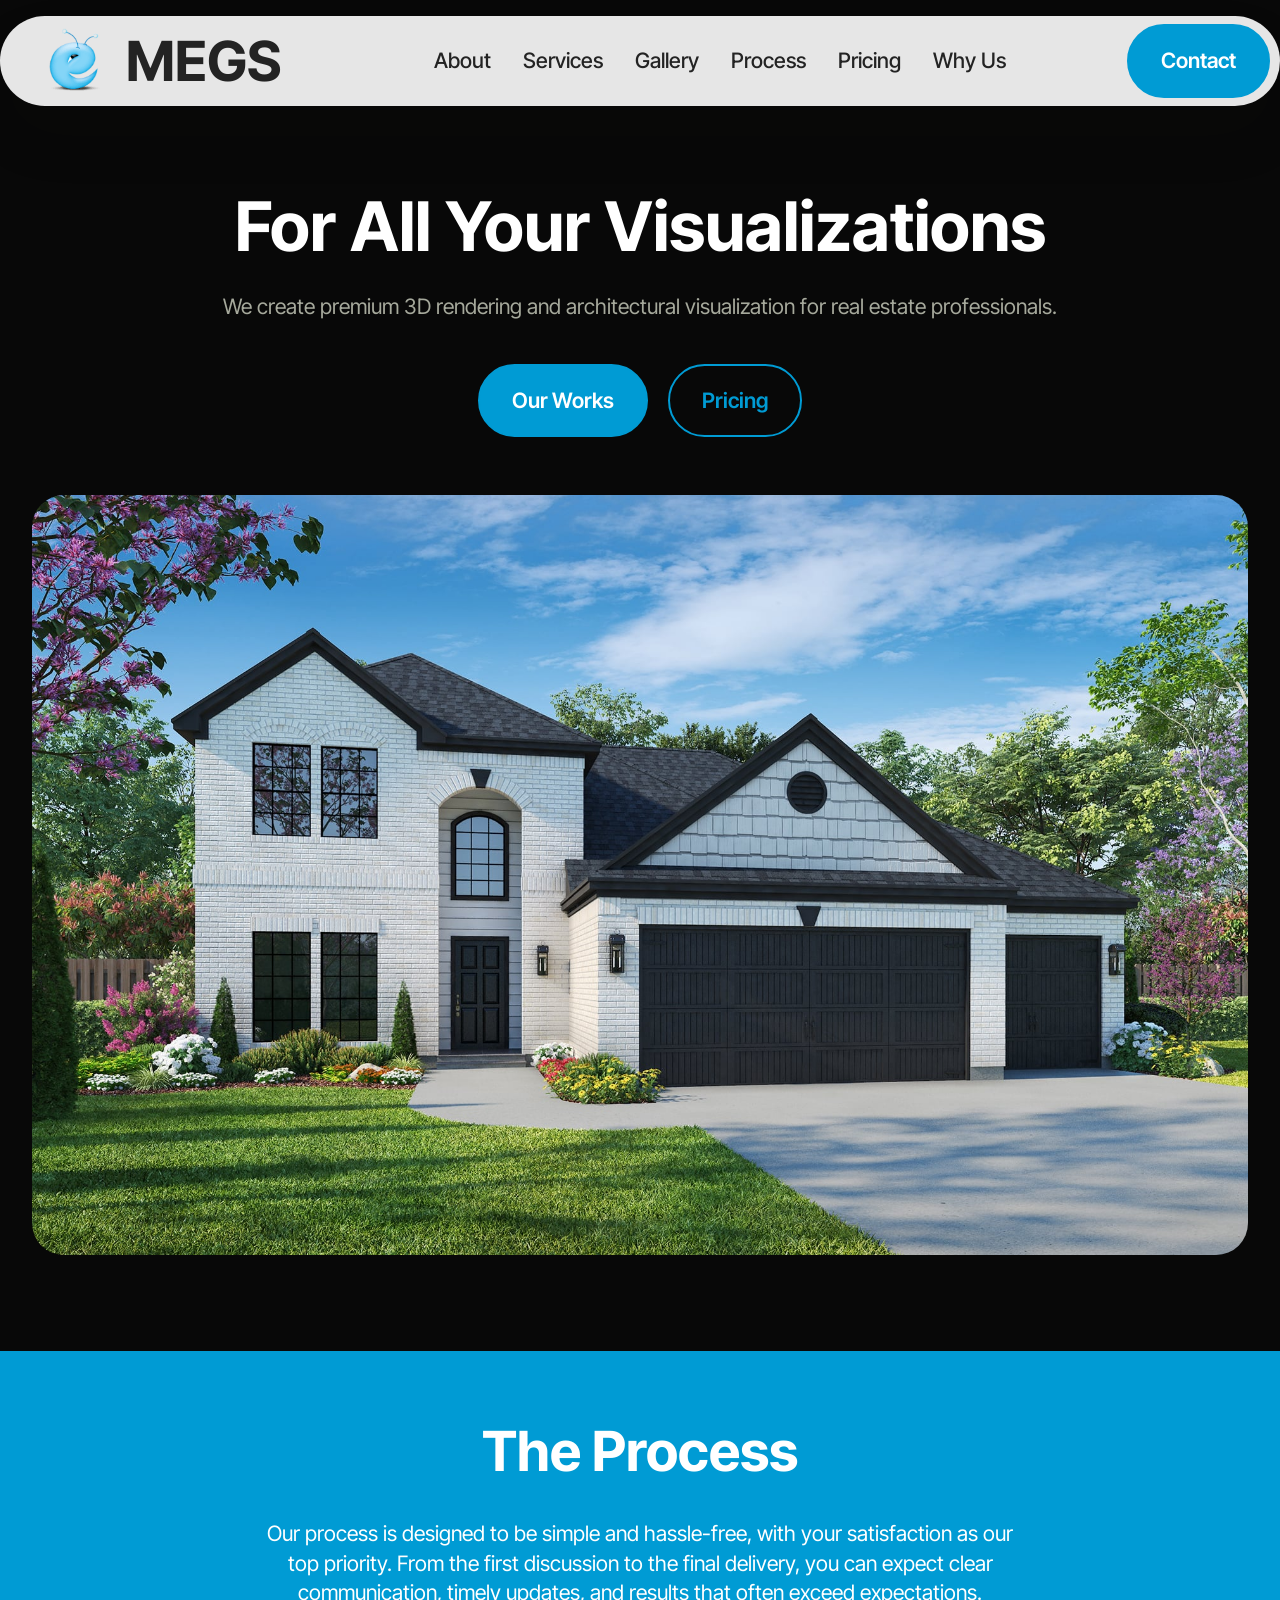
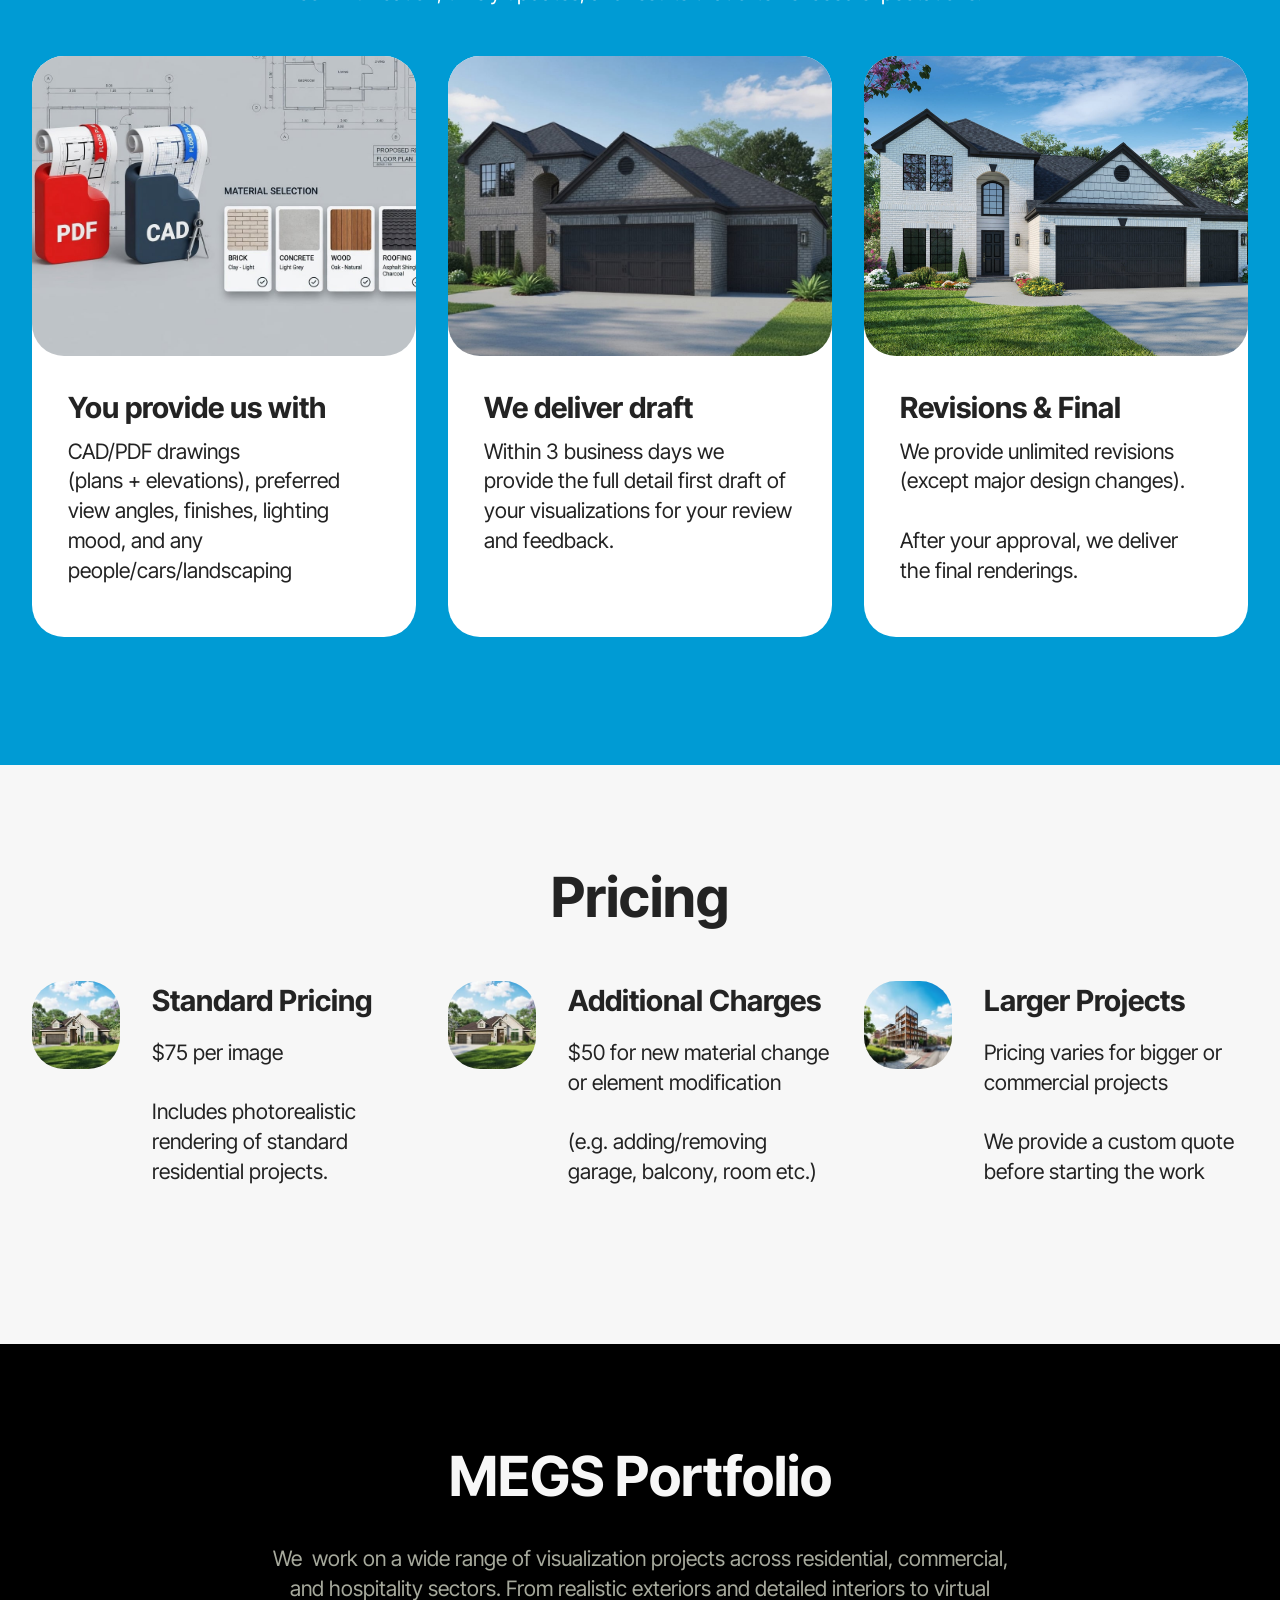
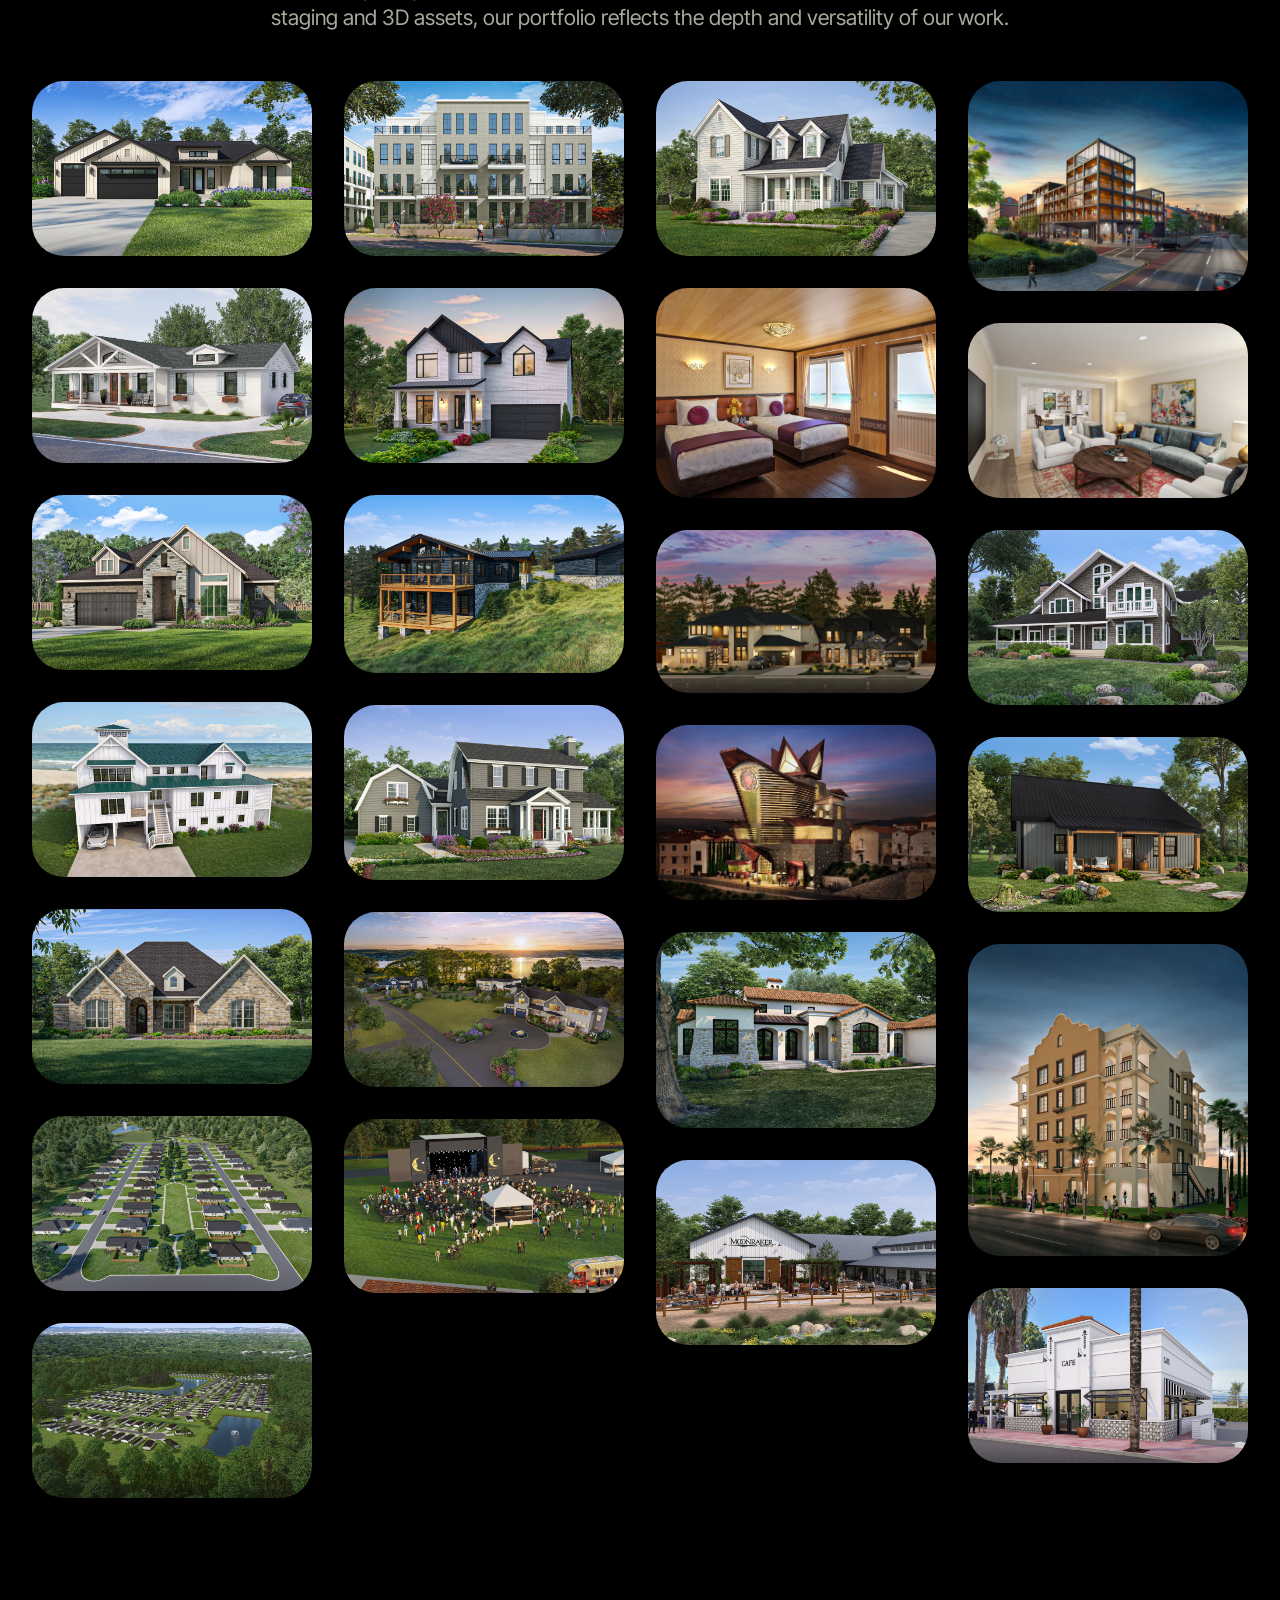
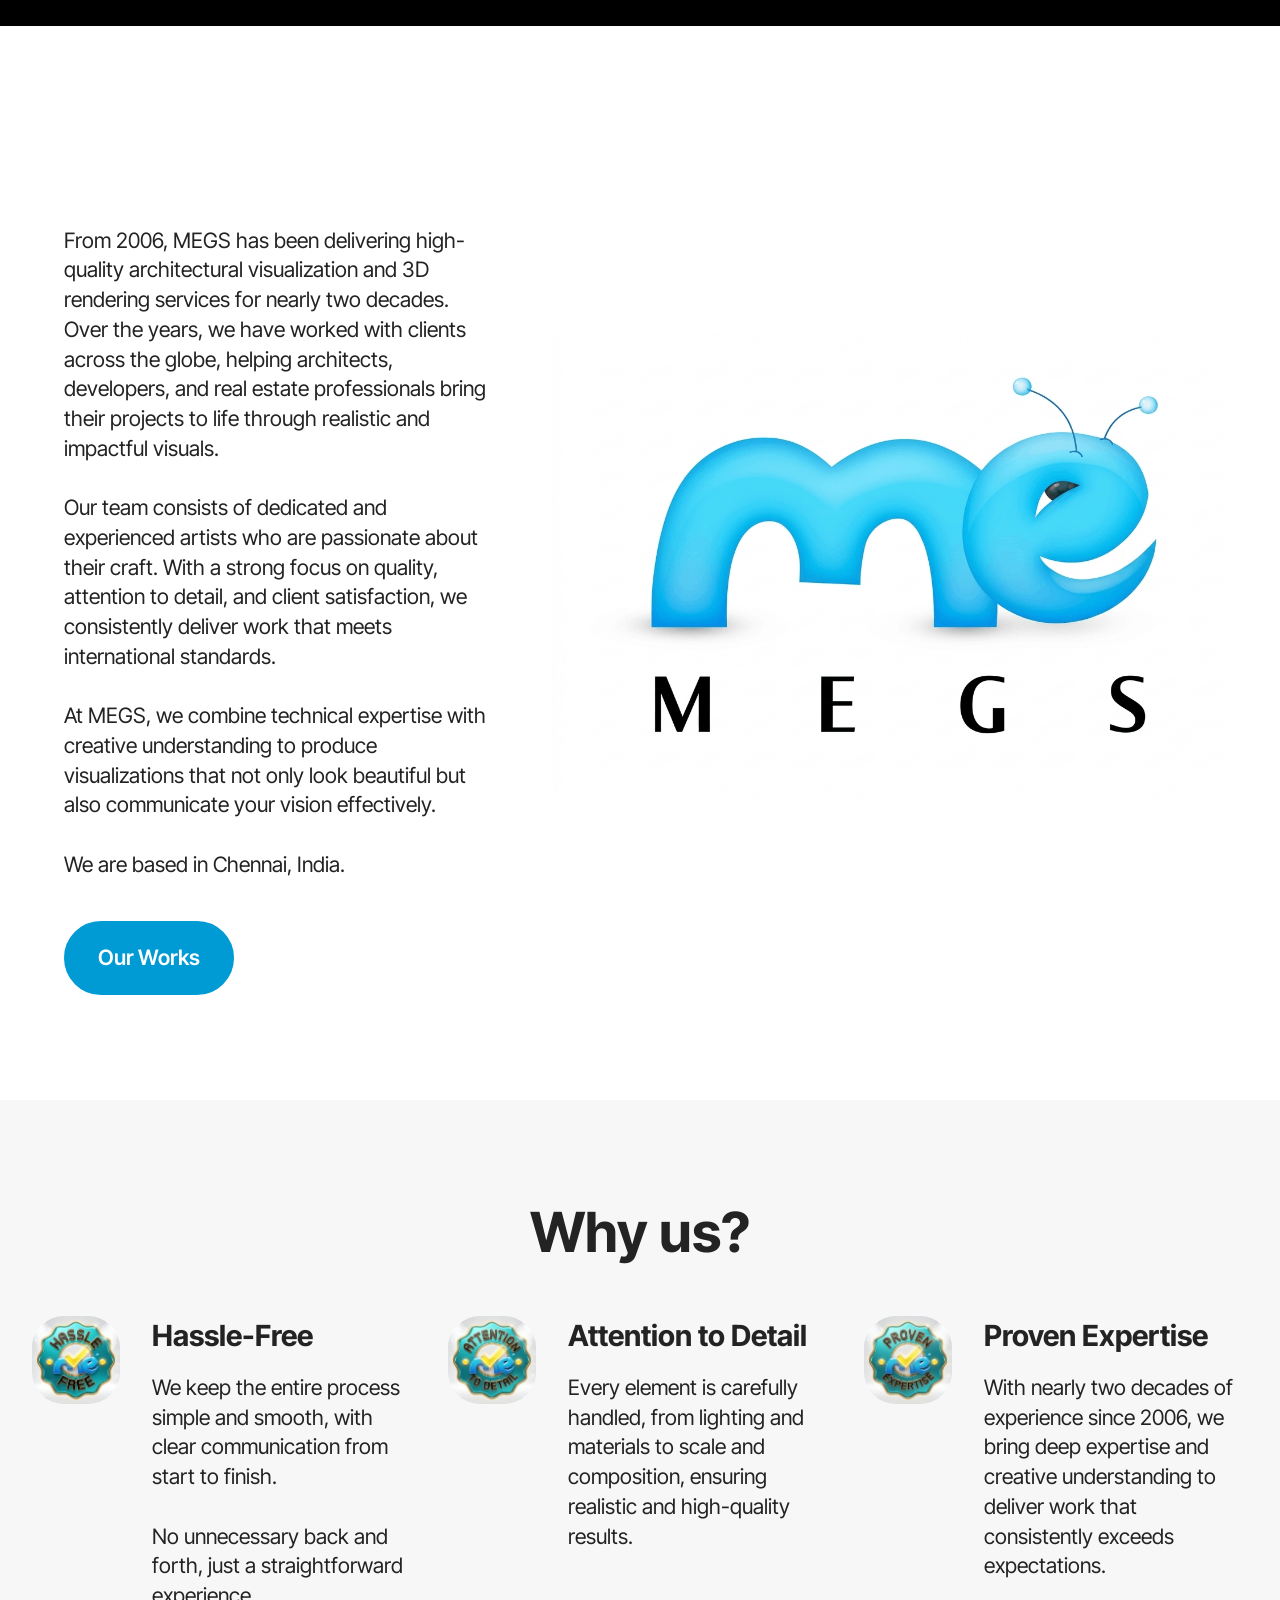
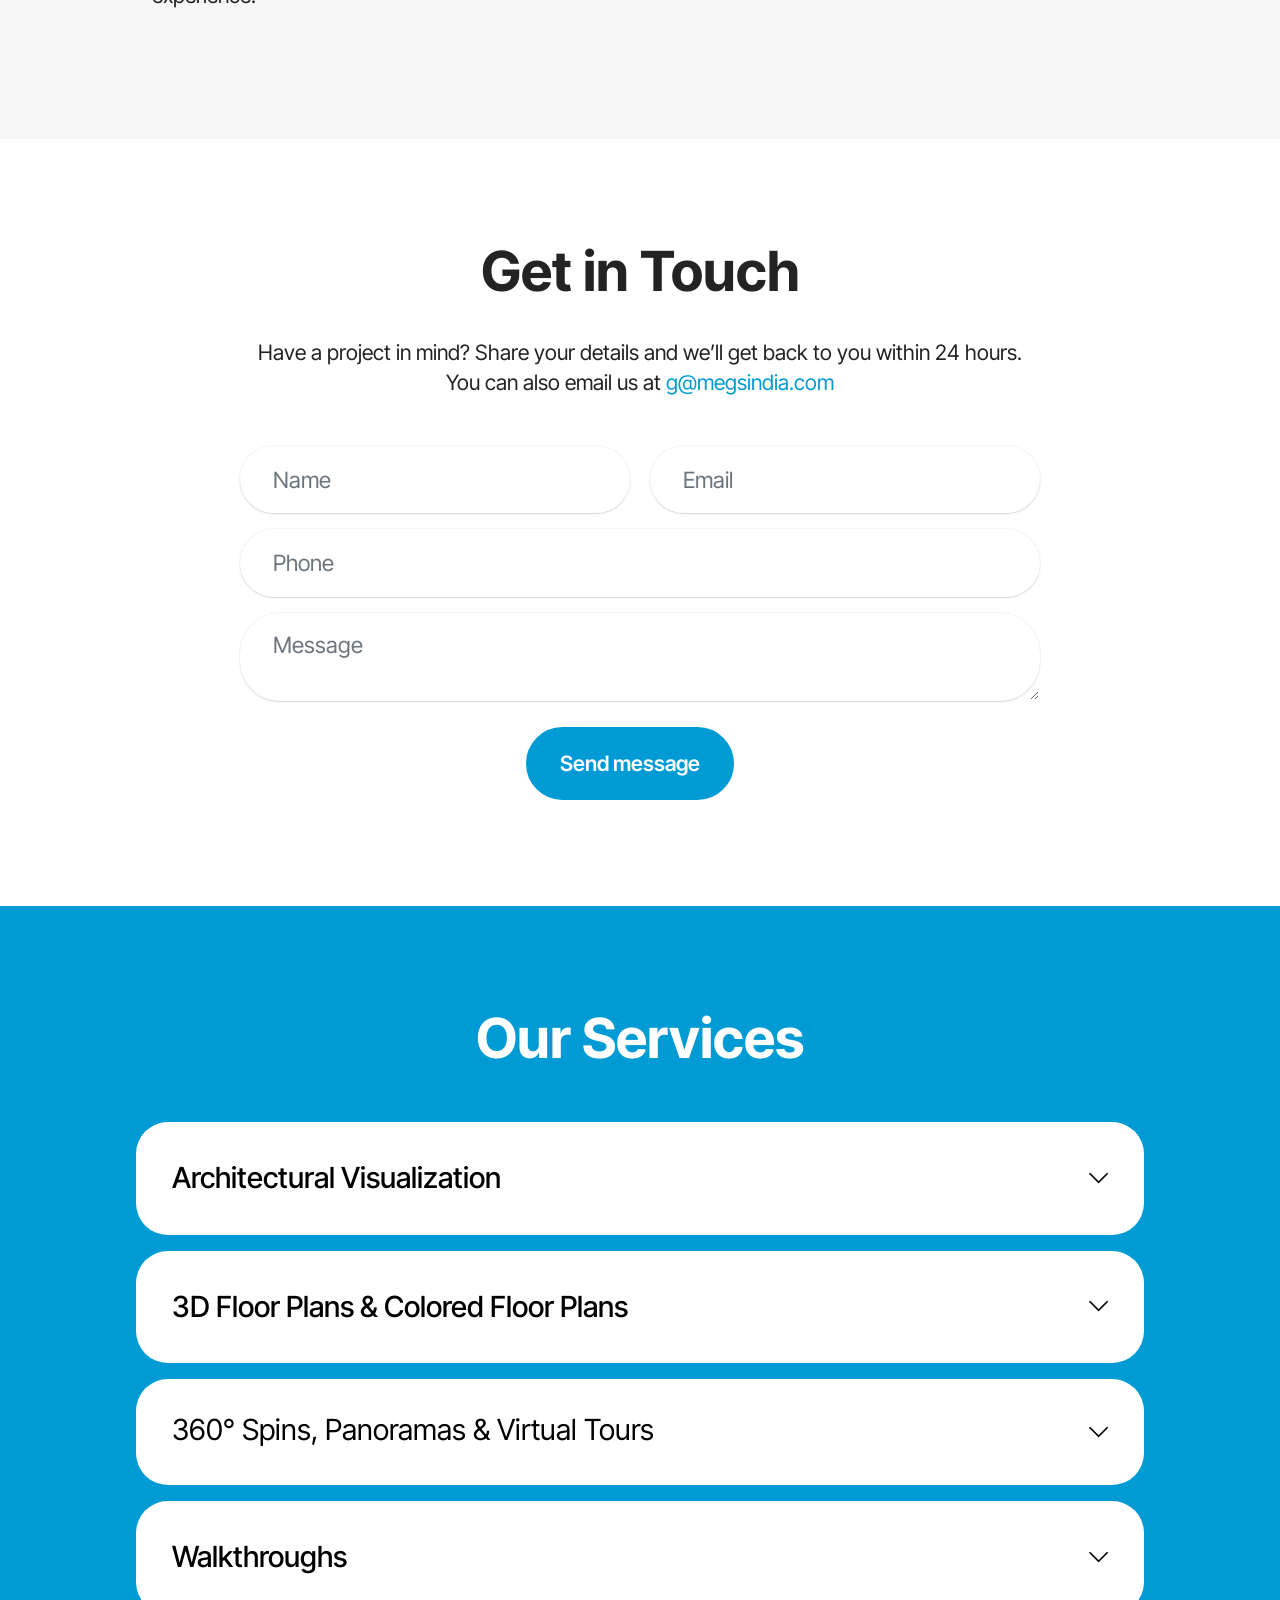
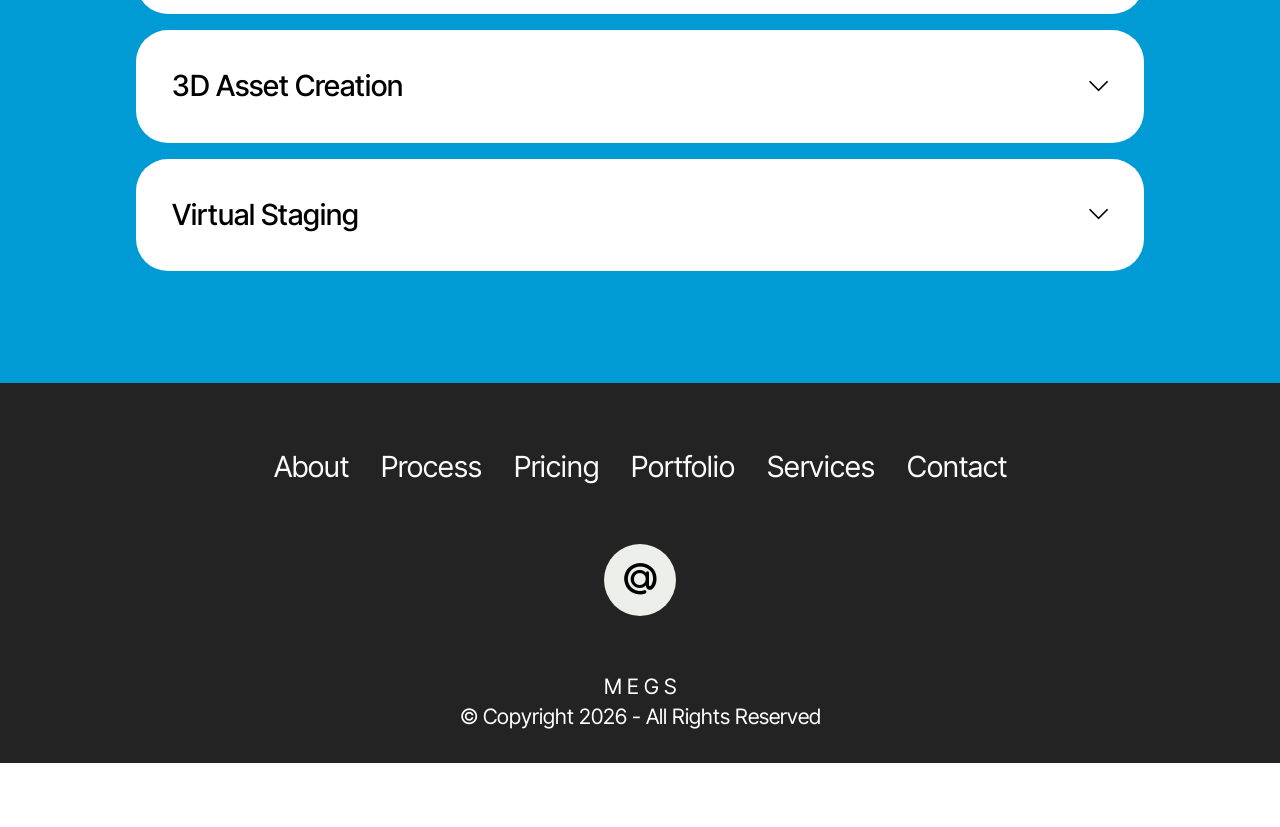
==== commit c633bc39: "Add files via upload" ====
--- a/index.html
+++ b/index.html
@@ -7,10 +7,10 @@
   <meta name="generator" content="Mobirise v6.1.12, mobirise.com">
   <meta name="viewport" content="width=device-width, initial-scale=1, minimum-scale=1">
   <link rel="shortcut icon" href="assets/images/megs-logo2-99x99.png" type="image/x-icon">
-  <meta name="description" content="">
+  <meta name="description" content="MEGS - Arch Viz Experts. Delivering professional 3D rendering and architectural visualization for real estate projects worldwide, since 2006.">
   
   
-  <title>Home</title>
+  <title>MEGS Architectural Visualization</title>
   <link rel="stylesheet" href="assets/web/assets/mobirise-icons2/mobirise2.css">
   <link rel="stylesheet" href="assets/bootstrap/css/bootstrap.min.css">
   <link rel="stylesheet" href="assets/animatecss/animate.css">
@@ -20,7 +20,7 @@
   <link rel="stylesheet" href="assets/gallery/style.css">
   <link rel="preload" href="https://fonts.googleapis.com/css?family=Inter+Tight:100,200,300,400,500,600,700,800,900,100i,200i,300i,400i,500i,600i,700i,800i,900i&display=swap" as="style" onload="this.onload=null;this.rel='stylesheet'">
   <noscript><link rel="stylesheet" href="https://fonts.googleapis.com/css?family=Inter+Tight:100,200,300,400,500,600,700,800,900,100i,200i,300i,400i,500i,600i,700i,800i,900i&display=swap"></noscript>
-  <link rel="preload" as="style" href="assets/mobirise/css/mbr-additional.css?v=kXDJr8"><link rel="stylesheet" href="assets/mobirise/css/mbr-additional.css?v=kXDJr8" type="text/css">
+  <link rel="preload" as="style" href="assets/mobirise/css/mbr-additional.css?v=gTqiN4"><link rel="stylesheet" href="assets/mobirise/css/mbr-additional.css?v=gTqiN4" type="text/css">
 
   
   
@@ -58,10 +58,10 @@
 			<div class="navbar-brand">
 				<span class="navbar-logo">
 					<a href="http://megsindia.com">
-						<img src="assets/images/megs-logo2-99x99.png" alt="MEGS Architectural Visualization" style="height: 4rem;">
+						<img src="assets/images/megs-logo2-99x99.png" alt="MEGS Architectural Visualization" style="height: 4.3rem;">
 					</a>
 				</span>
-				<span class="navbar-caption-wrap"><a class="navbar-caption text-black text-primary display-4" href="index.html#header05-1">MEGS</a></span>
+				<span class="navbar-caption-wrap"><a class="navbar-caption text-black display-2" href="index.html#header05-1">MEGS</a></span>
 			</div>
 			<button class="navbar-toggler" type="button" data-toggle="collapse" data-bs-toggle="collapse" data-target="#navbarSupportedContent" data-bs-target="#navbarSupportedContent" aria-controls="navbarNavAltMarkup" aria-expanded="false" aria-label="Toggle navigation">
 				<div class="hamburger">
@@ -97,9 +97,9 @@
 	<div class="align-center container">
 		<div class="row justify-content-center">
 			<div class="col-md-12 col-lg-9">
-				<h1 class="mbr-section-title mbr-fonts-style mb-4 display-1"><strong>For All Your Visualizations</strong></h1>
+				<h1 class="mbr-section-title mbr-fonts-style mb-4 display-1"><p><strong>For All Your Visualizations</strong></p></h1>
 				<p class="mbr-text mbr-fonts-style mb-4 display-7">We create premium 3D rendering and architectural visualization for real estate professionals.</p>
-				<div class="mbr-section-btn mt-3"><a class="btn btn-primary display-7" href="index.html#form02-6">Our Works</a> <a class="btn btn-primary-outline display-7" href="index.html#features015-m">Pricing<br></a></div>
+				<div class="mbr-section-btn mt-3"><a class="btn btn-primary display-7" href="index.html#gallery02-v">Our Works</a> <a class="btn btn-primary-outline display-7" href="index.html#features015-m">Pricing<br></a></div>
 			</div>
 		</div>
 		<div class="row mt-5 justify-content-center">
@@ -143,7 +143,7 @@
 			<div class="item features-image col-12 col-md-6 col-lg-4">
 				<div class="item-wrapper">
 					<div class="item-img">
-						<img src="assets/images/draft-1152x768.webp" alt="Mobirise Website Builder" data-slide-to="1" data-bs-slide-to="1">
+						<img src="assets/images/draft-1152x768.webp" alt="MEGS - Arch Viz Experts. Delivering professional 3D rendering and architectural visualization for real estate projects worldwide, since 2006." data-slide-to="1" data-bs-slide-to="1">
 					</div>
 					<div class="item-content">
 						<h5 class="item-title mbr-fonts-style display-5">
@@ -157,7 +157,7 @@
 			</div><div class="item features-image col-12 col-md-6 col-lg-4">
 				<div class="item-wrapper">
 					<div class="item-img">
-						<img src="assets/images/stonewall-a3-white-1920x1200.webp" alt="Mobirise Website Builder" data-slide-to="2" data-bs-slide-to="2">
+						<img src="assets/images/stonewall-a3-white-1920x1200.webp" alt="MEGS - Arch Viz Experts. Delivering professional 3D rendering and architectural visualization for real estate projects worldwide, since 2006." data-slide-to="2" data-bs-slide-to="2">
 					</div>
 					<div class="item-content">
 						<h5 class="item-title mbr-fonts-style display-5">
@@ -188,7 +188,7 @@
 			<div class="item features-without-image col-12 col-lg-4">
 				<div class="item-wrapper">
 					<div class="img-wrapper">
-						<img src="assets/images/price-179x179.webp" alt="Standard Pricing">
+						<img src="assets/images/price20n-179x179.webp" alt="Standard Pricing">
 					</div>
 					<div class="card-box">
 						<h4 class="card-title mbr-fonts-style mb-3 display-5"><strong>Standard Pricing</strong></h4>
@@ -199,7 +199,7 @@
 			<div class="item features-without-image col-12 col-lg-4">
 				<div class="item-wrapper">
 					<div class="img-wrapper">
-						<img src="assets/images/price-mod-179x179.webp" alt="Mobirise Website Builder">
+						<img src="assets/images/prince20m-179x179.webp" alt="Price for Modification">
 					</div>
 					<div class="card-box">
 						<h4 class="card-title mbr-fonts-style mb-3 display-5"><strong>Additional Charges</strong></h4>
@@ -210,7 +210,7 @@
 			<div class="item features-without-image col-12 col-lg-4">
 				<div class="item-wrapper">
 					<div class="img-wrapper">
-						<img src="assets/images/pricing20big-179x179.webp" alt="Pricing Custom">
+						<img src="assets/images/price20b-179x179.webp" alt="Pricing Custom">
 					</div>
 					<div class="card-box">
 						<h4 class="card-title mbr-fonts-style mb-3 display-5"><strong>Larger Projects</strong></h4>
@@ -239,104 +239,120 @@
         </div>
         <div class="row mbr-gallery mbr-masonry" data-masonry="{&quot;percentPosition&quot;: true }">
             <div class="col-12 col-md-6 col-lg-3 item gallery-image active">
-                <div class="item-wrapper" data-toggle="modal" data-bs-toggle="modal" data-target="#vp5ImIyfqX-modal" data-bs-target="#vp5ImIyfqX-modal">
-                    <img class="w-100" src="assets/images/house10-1920x1200.webp" alt="Architectural Visualization" data-slide-to="0" data-bs-slide-to="0" data-target="#lb-vp5ImIyfqX" data-bs-target="#lb-vp5ImIyfqX">
-                    <div class="icon-wrapper">
-                        <span class="mobi-mbri mobi-mbri-search mbr-iconfont mbr-iconfont-btn"></span>
-                    </div>
-                </div>
-                
-            </div><div class="col-12 col-md-6 col-lg-3 item gallery-image">
-                <div class="item-wrapper" data-toggle="modal" data-bs-toggle="modal" data-target="#vp5ImIyfqX-modal" data-bs-target="#vp5ImIyfqX-modal">
-                    <img class="w-100" src="assets/images/student-1200x900.webp" alt="Architectural Visualization" data-slide-to="1" data-bs-slide-to="1" data-target="#lb-vp5ImIyfqX" data-bs-target="#lb-vp5ImIyfqX">
-                    <div class="icon-wrapper">
-                        <span class="mobi-mbri mobi-mbri-search mbr-iconfont mbr-iconfont-btn"></span>
-                    </div>
-                </div>
-                
-            </div><div class="col-12 col-md-6 col-lg-3 item gallery-image">
-                <div class="item-wrapper" data-toggle="modal" data-bs-toggle="modal" data-target="#vp5ImIyfqX-modal" data-bs-target="#vp5ImIyfqX-modal">
-                    <img class="w-100" src="assets/images/mccant-1920x1198.webp" alt="Architectural Visualization" data-slide-to="2" data-bs-slide-to="2" data-target="#lb-vp5ImIyfqX" data-bs-target="#lb-vp5ImIyfqX">
-                    <div class="icon-wrapper">
-                        <span class="mobi-mbri mobi-mbri-search mbr-iconfont mbr-iconfont-btn"></span>
-                    </div>
-                </div>
-                
-            </div><div class="col-12 col-md-6 col-lg-3 item gallery-image">
-                <div class="item-wrapper" data-toggle="modal" data-bs-toggle="modal" data-target="#vp5ImIyfqX-modal" data-bs-target="#vp5ImIyfqX-modal">
-                    <img class="w-100" src="assets/images/kensington-1920x1200.webp" alt="Architectural Visualization" data-slide-to="3" data-bs-slide-to="3" data-target="#lb-vp5ImIyfqX" data-bs-target="#lb-vp5ImIyfqX">
-                    <div class="icon-wrapper">
-                        <span class="mobi-mbri mobi-mbri-search mbr-iconfont mbr-iconfont-btn"></span>
-                    </div>
-                </div>
-                
-            </div><div class="col-12 col-md-6 col-lg-3 item gallery-image">
-                <div class="item-wrapper" data-toggle="modal" data-bs-toggle="modal" data-target="#vp5ImIyfqX-modal" data-bs-target="#vp5ImIyfqX-modal">
-                    <img class="w-100" src="assets/images/luxury20room-1600x1200.webp" alt="Architectural Visualization" data-slide-to="4" data-bs-slide-to="4" data-target="#lb-vp5ImIyfqX" data-bs-target="#lb-vp5ImIyfqX">
-                    <div class="icon-wrapper">
-                        <span class="mobi-mbri mobi-mbri-search mbr-iconfont mbr-iconfont-btn"></span>
-                    </div>
-                </div>
-                
-            </div><div class="col-12 col-md-6 col-lg-3 item gallery-image">
-                <div class="item-wrapper" data-toggle="modal" data-bs-toggle="modal" data-target="#vp5ImIyfqX-modal" data-bs-target="#vp5ImIyfqX-modal">
-                    <img class="w-100" src="assets/images/interior2010-1200x750.webp" alt="Architectural Visualization" data-slide-to="5" data-bs-slide-to="5" data-target="#lb-vp5ImIyfqX" data-bs-target="#lb-vp5ImIyfqX">
-                    <div class="icon-wrapper">
-                        <span class="mobi-mbri mobi-mbri-search mbr-iconfont mbr-iconfont-btn"></span>
-                    </div>
-                </div>
-                
-            </div><div class="col-12 col-md-6 col-lg-3 item gallery-image">
-                <div class="item-wrapper" data-toggle="modal" data-bs-toggle="modal" data-target="#vp5ImIyfqX-modal" data-bs-target="#vp5ImIyfqX-modal">
-                    <img class="w-100" src="assets/images/coleman-1920x1200.webp" alt="Architectural Visualization" data-slide-to="6" data-bs-slide-to="6" data-target="#lb-vp5ImIyfqX" data-bs-target="#lb-vp5ImIyfqX">
-                    <div class="icon-wrapper">
-                        <span class="mobi-mbri mobi-mbri-search mbr-iconfont mbr-iconfont-btn"></span>
-                    </div>
-                </div>
-                
-            </div><div class="col-12 col-md-6 col-lg-3 item gallery-image">
-                <div class="item-wrapper" data-toggle="modal" data-bs-toggle="modal" data-target="#vp5ImIyfqX-modal" data-bs-target="#vp5ImIyfqX-modal">
-                    <img class="w-100" src="assets/images/red20mountain-1920x1217.webp" alt="Architectural Visualization" data-slide-to="7" data-bs-slide-to="7" data-target="#lb-vp5ImIyfqX" data-bs-target="#lb-vp5ImIyfqX">
-                    <div class="icon-wrapper">
-                        <span class="mobi-mbri mobi-mbri-search mbr-iconfont mbr-iconfont-btn"></span>
-                    </div>
-                </div>
-                
-            </div><div class="col-12 col-md-6 col-lg-3 item gallery-image">
-                <div class="item-wrapper" data-toggle="modal" data-bs-toggle="modal" data-target="#vp5ImIyfqX-modal" data-bs-target="#vp5ImIyfqX-modal">
-                    <img class="w-100" src="assets/images/street20view202-2494x1448.webp" alt="Architectural Visualization" data-slide-to="8" data-bs-slide-to="8" data-target="#lb-vp5ImIyfqX" data-bs-target="#lb-vp5ImIyfqX">
-                    <div class="icon-wrapper">
-                        <span class="mobi-mbri mobi-mbri-search mbr-iconfont mbr-iconfont-btn"></span>
-                    </div>
-                </div>
-                
-            </div><div class="col-12 col-md-6 col-lg-3 item gallery-image">
-                <div class="item-wrapper" data-toggle="modal" data-bs-toggle="modal" data-target="#vp5ImIyfqX-modal" data-bs-target="#vp5ImIyfqX-modal">
-                    <img class="w-100" src="assets/images/themelis-1920x1200.webp" alt="Mobirise Website Builder" data-slide-to="9" data-bs-slide-to="9" data-target="#lb-vp5ImIyfqX" data-bs-target="#lb-vp5ImIyfqX">
-                    <div class="icon-wrapper">
-                        <span class="mobi-mbri mobi-mbri-search mbr-iconfont mbr-iconfont-btn"></span>
-                    </div>
-                </div>
-                
-            </div><div class="col-12 col-md-6 col-lg-3 item gallery-image">
-                <div class="item-wrapper" data-toggle="modal" data-bs-toggle="modal" data-target="#vp5ImIyfqX-modal" data-bs-target="#vp5ImIyfqX-modal">
-                    <img class="w-100" src="assets/images/mofield-1920x1200.webp" alt="Mobirise Website Builder" data-slide-to="10" data-bs-slide-to="10" data-target="#lb-vp5ImIyfqX" data-bs-target="#lb-vp5ImIyfqX">
-                    <div class="icon-wrapper">
-                        <span class="mobi-mbri mobi-mbri-search mbr-iconfont mbr-iconfont-btn"></span>
-                    </div>
-                </div>
-                
-            </div><div class="col-12 col-md-6 col-lg-3 item gallery-image">
-                <div class="item-wrapper" data-toggle="modal" data-bs-toggle="modal" data-target="#vp5ImIyfqX-modal" data-bs-target="#vp5ImIyfqX-modal">
-                    <img class="w-100" src="assets/images/clearing-1920x1200.webp" alt="Architectural Visualization" data-slide-to="11" data-bs-slide-to="11" data-target="#lb-vp5ImIyfqX" data-bs-target="#lb-vp5ImIyfqX">
-                    <div class="icon-wrapper">
-                        <span class="mobi-mbri mobi-mbri-search mbr-iconfont mbr-iconfont-btn"></span>
-                    </div>
-                </div>
-                
-            </div><div class="col-12 col-md-6 col-lg-3 item gallery-image">
-                <div class="item-wrapper" data-toggle="modal" data-bs-toggle="modal" data-target="#vp5ImIyfqX-modal" data-bs-target="#vp5ImIyfqX-modal">
-                    <img class="w-100" src="assets/images/church-1200x750.webp" alt="Mobirise Website Builder" data-slide-to="12" data-bs-slide-to="12" data-target="#lb-vp5ImIyfqX" data-bs-target="#lb-vp5ImIyfqX">
+                <div class="item-wrapper" data-toggle="modal" data-bs-toggle="modal" data-target="#vpb6usCpt6-modal" data-bs-target="#vpb6usCpt6-modal">
+                    <img class="w-100" src="assets/images/house10-1920x1200.webp" alt="Architectural Visualization" data-slide-to="0" data-bs-slide-to="0" data-target="#lb-vpb6usCpt6" data-bs-target="#lb-vpb6usCpt6">
+                    <div class="icon-wrapper">
+                        <span class="mobi-mbri mobi-mbri-search mbr-iconfont mbr-iconfont-btn"></span>
+                    </div>
+                </div>
+                
+            </div><div class="col-12 col-md-6 col-lg-3 item gallery-image">
+                <div class="item-wrapper" data-toggle="modal" data-bs-toggle="modal" data-target="#vpb6usCpt6-modal" data-bs-target="#vpb6usCpt6-modal">
+                    <img class="w-100" src="assets/images/apart2-1920x1200.webp" alt="Architectural Visualization" data-slide-to="1" data-bs-slide-to="1" data-target="#lb-vpb6usCpt6" data-bs-target="#lb-vpb6usCpt6">
+                    <div class="icon-wrapper">
+                        <span class="mobi-mbri mobi-mbri-search mbr-iconfont mbr-iconfont-btn"></span>
+                    </div>
+                </div>
+                
+            </div><div class="col-12 col-md-6 col-lg-3 item gallery-image">
+                <div class="item-wrapper" data-toggle="modal" data-bs-toggle="modal" data-target="#vpb6usCpt6-modal" data-bs-target="#vpb6usCpt6-modal">
+                    <img class="w-100" src="assets/images/colonial-1920x1200.webp" alt="Architectural Visualization" data-slide-to="2" data-bs-slide-to="2" data-target="#lb-vpb6usCpt6" data-bs-target="#lb-vpb6usCpt6">
+                    <div class="icon-wrapper">
+                        <span class="mobi-mbri mobi-mbri-search mbr-iconfont mbr-iconfont-btn"></span>
+                    </div>
+                </div>
+                
+            </div><div class="col-12 col-md-6 col-lg-3 item gallery-image">
+                <div class="item-wrapper" data-toggle="modal" data-bs-toggle="modal" data-target="#vpb6usCpt6-modal" data-bs-target="#vpb6usCpt6-modal">
+                    <img class="w-100" src="assets/images/student-1200x900.webp" alt="Architectural Visualization" data-slide-to="3" data-bs-slide-to="3" data-target="#lb-vpb6usCpt6" data-bs-target="#lb-vpb6usCpt6">
+                    <div class="icon-wrapper">
+                        <span class="mobi-mbri mobi-mbri-search mbr-iconfont mbr-iconfont-btn"></span>
+                    </div>
+                </div>
+                
+            </div><div class="col-12 col-md-6 col-lg-3 item gallery-image">
+                <div class="item-wrapper" data-toggle="modal" data-bs-toggle="modal" data-target="#vpb6usCpt6-modal" data-bs-target="#vpb6usCpt6-modal">
+                    <img class="w-100" src="assets/images/mccant-1920x1198.webp" alt="MEGS Architectural Visualization" data-slide-to="4" data-bs-slide-to="4" data-target="#lb-vpb6usCpt6" data-bs-target="#lb-vpb6usCpt6">
+                    <div class="icon-wrapper">
+                        <span class="mobi-mbri mobi-mbri-search mbr-iconfont mbr-iconfont-btn"></span>
+                    </div>
+                </div>
+                
+            </div><div class="col-12 col-md-6 col-lg-3 item gallery-image">
+                <div class="item-wrapper" data-toggle="modal" data-bs-toggle="modal" data-target="#vpb6usCpt6-modal" data-bs-target="#vpb6usCpt6-modal">
+                    <img class="w-100" src="assets/images/kensington-1920x1200.webp" alt="MEGS Architectural Visualization" data-slide-to="5" data-bs-slide-to="5" data-target="#lb-vpb6usCpt6" data-bs-target="#lb-vpb6usCpt6">
+                    <div class="icon-wrapper">
+                        <span class="mobi-mbri mobi-mbri-search mbr-iconfont mbr-iconfont-btn"></span>
+                    </div>
+                </div>
+                
+            </div><div class="col-12 col-md-6 col-lg-3 item gallery-image">
+                <div class="item-wrapper" data-toggle="modal" data-bs-toggle="modal" data-target="#vpb6usCpt6-modal" data-bs-target="#vpb6usCpt6-modal">
+                    <img class="w-100" src="assets/images/luxury20room-1600x1200.webp" alt="MEGS Architectural Visualization" data-slide-to="6" data-bs-slide-to="6" data-target="#lb-vpb6usCpt6" data-bs-target="#lb-vpb6usCpt6">
+                    <div class="icon-wrapper">
+                        <span class="mobi-mbri mobi-mbri-search mbr-iconfont mbr-iconfont-btn"></span>
+                    </div>
+                </div>
+                
+            </div><div class="col-12 col-md-6 col-lg-3 item gallery-image">
+                <div class="item-wrapper" data-toggle="modal" data-bs-toggle="modal" data-target="#vpb6usCpt6-modal" data-bs-target="#vpb6usCpt6-modal">
+                    <img class="w-100" src="assets/images/interior2010-1200x750.webp" alt="MEGS Architectural Visualization" data-slide-to="7" data-bs-slide-to="7" data-target="#lb-vpb6usCpt6" data-bs-target="#lb-vpb6usCpt6">
+                    <div class="icon-wrapper">
+                        <span class="mobi-mbri mobi-mbri-search mbr-iconfont mbr-iconfont-btn"></span>
+                    </div>
+                </div>
+                
+            </div><div class="col-12 col-md-6 col-lg-3 item gallery-image">
+                <div class="item-wrapper" data-toggle="modal" data-bs-toggle="modal" data-target="#vpb6usCpt6-modal" data-bs-target="#vpb6usCpt6-modal">
+                    <img class="w-100" src="assets/images/coleman-1920x1200.webp" alt="MEGS Architectural Visualization" data-slide-to="8" data-bs-slide-to="8" data-target="#lb-vpb6usCpt6" data-bs-target="#lb-vpb6usCpt6">
+                    <div class="icon-wrapper">
+                        <span class="mobi-mbri mobi-mbri-search mbr-iconfont mbr-iconfont-btn"></span>
+                    </div>
+                </div>
+                
+            </div><div class="col-12 col-md-6 col-lg-3 item gallery-image">
+                <div class="item-wrapper" data-toggle="modal" data-bs-toggle="modal" data-target="#vpb6usCpt6-modal" data-bs-target="#vpb6usCpt6-modal">
+                    <img class="w-100" src="assets/images/red20mountain-1920x1217.webp" alt="MEGS Architectural Visualization" data-slide-to="9" data-bs-slide-to="9" data-target="#lb-vpb6usCpt6" data-bs-target="#lb-vpb6usCpt6">
+                    <div class="icon-wrapper">
+                        <span class="mobi-mbri mobi-mbri-search mbr-iconfont mbr-iconfont-btn"></span>
+                    </div>
+                </div>
+                
+            </div><div class="col-12 col-md-6 col-lg-3 item gallery-image">
+                <div class="item-wrapper" data-toggle="modal" data-bs-toggle="modal" data-target="#vpb6usCpt6-modal" data-bs-target="#vpb6usCpt6-modal">
+                    <img class="w-100" src="assets/images/street20view202-2494x1448.webp" alt="MEGS Architectural Visualization" data-slide-to="10" data-bs-slide-to="10" data-target="#lb-vpb6usCpt6" data-bs-target="#lb-vpb6usCpt6">
+                    <div class="icon-wrapper">
+                        <span class="mobi-mbri mobi-mbri-search mbr-iconfont mbr-iconfont-btn"></span>
+                    </div>
+                </div>
+                
+            </div><div class="col-12 col-md-6 col-lg-3 item gallery-image">
+                <div class="item-wrapper" data-toggle="modal" data-bs-toggle="modal" data-target="#vpb6usCpt6-modal" data-bs-target="#vpb6usCpt6-modal">
+                    <img class="w-100" src="assets/images/themelis-1920x1200.webp" alt="MEGS Architectural Visualization" data-slide-to="11" data-bs-slide-to="11" data-target="#lb-vpb6usCpt6" data-bs-target="#lb-vpb6usCpt6">
+                    <div class="icon-wrapper">
+                        <span class="mobi-mbri mobi-mbri-search mbr-iconfont mbr-iconfont-btn"></span>
+                    </div>
+                </div>
+                
+            </div><div class="col-12 col-md-6 col-lg-3 item gallery-image">
+                <div class="item-wrapper" data-toggle="modal" data-bs-toggle="modal" data-target="#vpb6usCpt6-modal" data-bs-target="#vpb6usCpt6-modal">
+                    <img class="w-100" src="assets/images/mofield-1920x1200.webp" alt="MEGS Architectural Visualization" data-slide-to="12" data-bs-slide-to="12" data-target="#lb-vpb6usCpt6" data-bs-target="#lb-vpb6usCpt6">
+                    <div class="icon-wrapper">
+                        <span class="mobi-mbri mobi-mbri-search mbr-iconfont mbr-iconfont-btn"></span>
+                    </div>
+                </div>
+                
+            </div><div class="col-12 col-md-6 col-lg-3 item gallery-image">
+                <div class="item-wrapper" data-toggle="modal" data-bs-toggle="modal" data-target="#vpb6usCpt6-modal" data-bs-target="#vpb6usCpt6-modal">
+                    <img class="w-100" src="assets/images/clearing-1920x1200.webp" alt="MEGS Architectural Visualization" data-slide-to="13" data-bs-slide-to="13" data-target="#lb-vpb6usCpt6" data-bs-target="#lb-vpb6usCpt6">
+                    <div class="icon-wrapper">
+                        <span class="mobi-mbri mobi-mbri-search mbr-iconfont mbr-iconfont-btn"></span>
+                    </div>
+                </div>
+                
+            </div><div class="col-12 col-md-6 col-lg-3 item gallery-image">
+                <div class="item-wrapper" data-toggle="modal" data-bs-toggle="modal" data-target="#vpb6usCpt6-modal" data-bs-target="#vpb6usCpt6-modal">
+                    <img class="w-100" src="assets/images/church-1200x750.webp" alt="MEGS Architectural Visualization" data-slide-to="14" data-bs-slide-to="14" data-target="#lb-vpb6usCpt6" data-bs-target="#lb-vpb6usCpt6">
                     <div class="icon-wrapper">
                         <span class="mobi-mbri mobi-mbri-search mbr-iconfont mbr-iconfont-btn"></span>
                     </div>
@@ -345,8 +361,8 @@
             </div>
             
             <div class="col-12 col-md-6 col-lg-3 item gallery-image">
-                <div class="item-wrapper" data-toggle="modal" data-bs-toggle="modal" data-target="#vp5ImIyfqX-modal" data-bs-target="#vp5ImIyfqX-modal">
-                    <img class="w-100" src="assets/images/boise-1920x1200.webp" alt="Mobirise Website Builder" data-slide-to="13" data-bs-slide-to="13" data-target="#lb-vp5ImIyfqX" data-bs-target="#lb-vp5ImIyfqX">
+                <div class="item-wrapper" data-toggle="modal" data-bs-toggle="modal" data-target="#vpb6usCpt6-modal" data-bs-target="#vpb6usCpt6-modal">
+                    <img class="w-100" src="assets/images/boise-1920x1200.webp" alt="MEGS Architectural Visualization" data-slide-to="15" data-bs-slide-to="15" data-target="#lb-vpb6usCpt6" data-bs-target="#lb-vpb6usCpt6">
                     <div class="icon-wrapper">
                         <span class="mobi-mbri mobi-mbri-search mbr-iconfont mbr-iconfont-btn"></span>
                     </div>
@@ -357,40 +373,72 @@
             
             
             <div class="col-12 col-md-6 col-lg-3 item gallery-image">
-                <div class="item-wrapper" data-toggle="modal" data-bs-toggle="modal" data-target="#vp5ImIyfqX-modal" data-bs-target="#vp5ImIyfqX-modal">
-                    <img class="w-100" src="assets/images/mann-1920x1344.webp" alt="Mobirise Website Builder" data-slide-to="14" data-bs-slide-to="14" data-target="#lb-vp5ImIyfqX" data-bs-target="#lb-vp5ImIyfqX">
-                    <div class="icon-wrapper">
-                        <span class="mobi-mbri mobi-mbri-search mbr-iconfont mbr-iconfont-btn"></span>
-                    </div>
-                </div>
-                
-            </div><div class="col-12 col-md-6 col-lg-3 item gallery-image">
-                <div class="item-wrapper" data-toggle="modal" data-bs-toggle="modal" data-target="#vp5ImIyfqX-modal" data-bs-target="#vp5ImIyfqX-modal">
-                    <img class="w-100" src="assets/images/rivermarsh-1920x1200.webp" alt="Mobirise Website Builder" data-slide-to="15" data-bs-slide-to="15" data-target="#lb-vp5ImIyfqX" data-bs-target="#lb-vp5ImIyfqX">
-                    <div class="icon-wrapper">
-                        <span class="mobi-mbri mobi-mbri-search mbr-iconfont mbr-iconfont-btn"></span>
-                    </div>
-                </div>
-                
-            </div><div class="col-12 col-md-6 col-lg-3 item gallery-image">
-                <div class="item-wrapper" data-toggle="modal" data-bs-toggle="modal" data-target="#vp5ImIyfqX-modal" data-bs-target="#vp5ImIyfqX-modal">
-                    <img class="w-100" src="assets/images/mason-1920x1200.webp" alt="Mobirise Website Builder" data-slide-to="16" data-bs-slide-to="16" data-target="#lb-vp5ImIyfqX" data-bs-target="#lb-vp5ImIyfqX">
-                    <div class="icon-wrapper">
-                        <span class="mobi-mbri mobi-mbri-search mbr-iconfont mbr-iconfont-btn"></span>
-                    </div>
-                </div>
-                
-            </div><div class="col-12 col-md-6 col-lg-3 item gallery-image">
-                <div class="item-wrapper" data-toggle="modal" data-bs-toggle="modal" data-target="#vp5ImIyfqX-modal" data-bs-target="#vp5ImIyfqX-modal">
-                    <img class="w-100" src="assets/images/interior2010-1200x750.webp" alt="Mobirise Website Builder" data-slide-to="17" data-bs-slide-to="17" data-target="#lb-vp5ImIyfqX" data-bs-target="#lb-vp5ImIyfqX">
-                    <div class="icon-wrapper">
-                        <span class="mobi-mbri mobi-mbri-search mbr-iconfont mbr-iconfont-btn"></span>
-                    </div>
-                </div>
-                
-            </div><div class="col-12 col-md-6 col-lg-3 item gallery-image">
-                <div class="item-wrapper" data-toggle="modal" data-bs-toggle="modal" data-target="#vp5ImIyfqX-modal" data-bs-target="#vp5ImIyfqX-modal">
-                    <img class="w-100" src="assets/images/point-2033x1269.webp" alt="Mobirise Website Builder" data-slide-to="18" data-bs-slide-to="18" data-target="#lb-vp5ImIyfqX" data-bs-target="#lb-vp5ImIyfqX">
+                <div class="item-wrapper" data-toggle="modal" data-bs-toggle="modal" data-target="#vpb6usCpt6-modal" data-bs-target="#vpb6usCpt6-modal">
+                    <img class="w-100" src="assets/images/mason-1920x1200.webp" alt="MEGS Architectural Visualization" data-slide-to="16" data-bs-slide-to="16" data-target="#lb-vpb6usCpt6" data-bs-target="#lb-vpb6usCpt6">
+                    <div class="icon-wrapper">
+                        <span class="mobi-mbri mobi-mbri-search mbr-iconfont mbr-iconfont-btn"></span>
+                    </div>
+                </div>
+                
+            </div><div class="col-12 col-md-6 col-lg-3 item gallery-image">
+                <div class="item-wrapper" data-toggle="modal" data-bs-toggle="modal" data-target="#vpb6usCpt6-modal" data-bs-target="#vpb6usCpt6-modal">
+                    <img class="w-100" src="assets/images/rivermarsh-1920x1200.webp" alt="MEGS Architectural Visualization" data-slide-to="17" data-bs-slide-to="17" data-target="#lb-vpb6usCpt6" data-bs-target="#lb-vpb6usCpt6">
+                    <div class="icon-wrapper">
+                        <span class="mobi-mbri mobi-mbri-search mbr-iconfont mbr-iconfont-btn"></span>
+                    </div>
+                </div>
+                
+            </div><div class="col-12 col-md-6 col-lg-3 item gallery-image">
+                <div class="item-wrapper" data-toggle="modal" data-bs-toggle="modal" data-target="#vpb6usCpt6-modal" data-bs-target="#vpb6usCpt6-modal">
+                    <img class="w-100" src="assets/images/mann-1920x1344.webp" alt="MEGS Architectural Visualization" data-slide-to="18" data-bs-slide-to="18" data-target="#lb-vpb6usCpt6" data-bs-target="#lb-vpb6usCpt6">
+                    <div class="icon-wrapper">
+                        <span class="mobi-mbri mobi-mbri-search mbr-iconfont mbr-iconfont-btn"></span>
+                    </div>
+                </div>
+                
+            </div><div class="col-12 col-md-6 col-lg-3 item gallery-image">
+                <div class="item-wrapper" data-toggle="modal" data-bs-toggle="modal" data-target="#vpb6usCpt6-modal" data-bs-target="#vpb6usCpt6-modal">
+                    <img class="w-100" src="assets/images/dusk-1818x2027.webp" alt="MEGS Architectural Visualization" data-slide-to="19" data-bs-slide-to="19" data-target="#lb-vpb6usCpt6" data-bs-target="#lb-vpb6usCpt6">
+                    <div class="icon-wrapper">
+                        <span class="mobi-mbri mobi-mbri-search mbr-iconfont mbr-iconfont-btn"></span>
+                    </div>
+                </div>
+                
+            </div><div class="col-12 col-md-6 col-lg-3 item gallery-image">
+                <div class="item-wrapper" data-toggle="modal" data-bs-toggle="modal" data-target="#vpb6usCpt6-modal" data-bs-target="#vpb6usCpt6-modal">
+                    <img class="w-100" src="assets/images/lee-1920x1200.webp" alt="MEGS Architectural Visualization" data-slide-to="20" data-bs-slide-to="20" data-target="#lb-vpb6usCpt6" data-bs-target="#lb-vpb6usCpt6">
+                    <div class="icon-wrapper">
+                        <span class="mobi-mbri mobi-mbri-search mbr-iconfont mbr-iconfont-btn"></span>
+                    </div>
+                </div>
+                
+            </div><div class="col-12 col-md-6 col-lg-3 item gallery-image">
+                <div class="item-wrapper" data-toggle="modal" data-bs-toggle="modal" data-target="#vpb6usCpt6-modal" data-bs-target="#vpb6usCpt6-modal">
+                    <img class="w-100" src="assets/images/point-2033x1269.webp" alt="MEGS Architectural Visualization" data-slide-to="21" data-bs-slide-to="21" data-target="#lb-vpb6usCpt6" data-bs-target="#lb-vpb6usCpt6">
+                    <div class="icon-wrapper">
+                        <span class="mobi-mbri mobi-mbri-search mbr-iconfont mbr-iconfont-btn"></span>
+                    </div>
+                </div>
+                
+            </div><div class="col-12 col-md-6 col-lg-3 item gallery-image">
+                <div class="item-wrapper" data-toggle="modal" data-bs-toggle="modal" data-target="#vpb6usCpt6-modal" data-bs-target="#vpb6usCpt6-modal">
+                    <img class="w-100" src="assets/images/brewing-1920x1273.webp" alt="MEGS Architectural Visualization" data-slide-to="22" data-bs-slide-to="22" data-target="#lb-vpb6usCpt6" data-bs-target="#lb-vpb6usCpt6">
+                    <div class="icon-wrapper">
+                        <span class="mobi-mbri mobi-mbri-search mbr-iconfont mbr-iconfont-btn"></span>
+                    </div>
+                </div>
+                
+            </div><div class="col-12 col-md-6 col-lg-3 item gallery-image">
+                <div class="item-wrapper" data-toggle="modal" data-bs-toggle="modal" data-target="#vpb6usCpt6-modal" data-bs-target="#vpb6usCpt6-modal">
+                    <img class="w-100" src="assets/images/cafe-1920x1200.webp" alt="MEGS Architectural Visualization" data-slide-to="23" data-bs-slide-to="23" data-target="#lb-vpb6usCpt6" data-bs-target="#lb-vpb6usCpt6">
+                    <div class="icon-wrapper">
+                        <span class="mobi-mbri mobi-mbri-search mbr-iconfont mbr-iconfont-btn"></span>
+                    </div>
+                </div>
+                
+            </div><div class="col-12 col-md-6 col-lg-3 item gallery-image">
+                <div class="item-wrapper" data-toggle="modal" data-bs-toggle="modal" data-target="#vpb6usCpt6-modal" data-bs-target="#vpb6usCpt6-modal">
+                    <img class="w-100" src="assets/images/cypress-1920x1200.webp" alt="MEGS Architectural Visualization" data-slide-to="24" data-bs-slide-to="24" data-target="#lb-vpb6usCpt6" data-bs-target="#lb-vpb6usCpt6">
                     <div class="icon-wrapper">
                         <span class="mobi-mbri mobi-mbri-search mbr-iconfont mbr-iconfont-btn"></span>
                     </div>
@@ -399,60 +447,72 @@
             </div>
         </div>
 
-        <div class="modal mbr-slider" tabindex="-1" role="dialog" aria-hidden="true" id="vp5ImIyfqX-modal">
+        <div class="modal mbr-slider" tabindex="-1" role="dialog" aria-hidden="true" id="vpb6usCpt6-modal">
             <div class="modal-dialog" role="document">
                 <div class="modal-content">
                     <div class="modal-body">
-                        <div class="carousel slide carousel-fade" id="lb-vp5ImIyfqX" data-interval="5000" data-bs-interval="5000">
+                        <div class="carousel slide carousel-fade" id="lb-vpb6usCpt6" data-interval="5000" data-bs-interval="5000">
                             <div class="carousel-inner">
                                 <div class="carousel-item active">
-                                    <img class="d-block w-100" src="assets/images/house10-1920x1200.webp" alt="Mobirise Website Builder">
-                                </div><div class="carousel-item">
-                                    <img class="d-block w-100" src="assets/images/student-1200x900.webp" alt="Mobirise Website Builder">
-                                </div><div class="carousel-item">
-                                    <img class="d-block w-100" src="assets/images/mccant-1920x1198.webp" alt="Mobirise Website Builder">
-                                </div><div class="carousel-item">
-                                    <img class="d-block w-100" src="assets/images/kensington-1920x1200.webp" alt="Mobirise Website Builder">
-                                </div><div class="carousel-item">
-                                    <img class="d-block w-100" src="assets/images/luxury20room-1600x1200.webp" alt="Mobirise Website Builder">
-                                </div><div class="carousel-item">
-                                    <img class="d-block w-100" src="assets/images/interior2010-1200x750.webp" alt="Mobirise Website Builder">
-                                </div><div class="carousel-item">
-                                    <img class="d-block w-100" src="assets/images/coleman-1920x1200.webp" alt="Mobirise Website Builder">
-                                </div><div class="carousel-item">
-                                    <img class="d-block w-100" src="assets/images/red20mountain-1920x1217.webp" alt="Mobirise Website Builder">
-                                </div><div class="carousel-item">
-                                    <img class="d-block w-100" src="assets/images/street20view202-2494x1448.webp" alt="Mobirise Website Builder">
-                                </div><div class="carousel-item">
-                                    <img class="d-block w-100" src="assets/images/themelis-1920x1200.webp" alt="Mobirise Website Builder">
-                                </div><div class="carousel-item">
-                                    <img class="d-block w-100" src="assets/images/mofield-1920x1200.webp" alt="Mobirise Website Builder">
-                                </div><div class="carousel-item">
-                                    <img class="d-block w-100" src="assets/images/clearing-1920x1200.webp" alt="Mobirise Website Builder">
-                                </div><div class="carousel-item">
-                                    <img class="d-block w-100" src="assets/images/church-1200x750.webp" alt="Mobirise Website Builder">
+                                    <img class="d-block w-100" src="assets/images/house10-1920x1200.webp" alt="MEGS Architectural Visualization">
+                                </div><div class="carousel-item">
+                                    <img class="d-block w-100" src="assets/images/apart2-1920x1200.webp" alt="MEGS Architectural Visualization">
+                                </div><div class="carousel-item">
+                                    <img class="d-block w-100" src="assets/images/colonial-1920x1200.webp" alt="MEGS Architectural Visualization">
+                                </div><div class="carousel-item">
+                                    <img class="d-block w-100" src="assets/images/student-1200x900.webp" alt="MEGS Architectural Visualization">
+                                </div><div class="carousel-item">
+                                    <img class="d-block w-100" src="assets/images/mccant-1920x1198.webp" alt="MEGS Architectural Visualization">
+                                </div><div class="carousel-item">
+                                    <img class="d-block w-100" src="assets/images/kensington-1920x1200.webp" alt="MEGS Architectural Visualization">
+                                </div><div class="carousel-item">
+                                    <img class="d-block w-100" src="assets/images/luxury20room-1600x1200.webp" alt="MEGS Architectural Visualization">
+                                </div><div class="carousel-item">
+                                    <img class="d-block w-100" src="assets/images/interior2010-1200x750.webp" alt="MEGS Architectural Visualization">
+                                </div><div class="carousel-item">
+                                    <img class="d-block w-100" src="assets/images/coleman-1920x1200.webp" alt="MEGS Architectural Visualization">
+                                </div><div class="carousel-item">
+                                    <img class="d-block w-100" src="assets/images/red20mountain-1920x1217.webp" alt="MEGS Architectural Visualization">
+                                </div><div class="carousel-item">
+                                    <img class="d-block w-100" src="assets/images/street20view202-2494x1448.webp" alt="MEGS Architectural Visualization">
+                                </div><div class="carousel-item">
+                                    <img class="d-block w-100" src="assets/images/themelis-1920x1200.webp" alt="MEGS Architectural Visualization">
+                                </div><div class="carousel-item">
+                                    <img class="d-block w-100" src="assets/images/mofield-1920x1200.webp" alt="MEGS Architectural Visualization">
+                                </div><div class="carousel-item">
+                                    <img class="d-block w-100" src="assets/images/clearing-1920x1200.webp" alt="MEGS Architectural Visualization">
+                                </div><div class="carousel-item">
+                                    <img class="d-block w-100" src="assets/images/church-1200x750.webp" alt="MEGS Architectural Visualization">
                                 </div>
                                 
                                 <div class="carousel-item">
-                                    <img class="d-block w-100" src="assets/images/boise-1920x1200.webp" alt="Mobirise Website Builder">
+                                    <img class="d-block w-100" src="assets/images/boise-1920x1200.webp" alt="MEGS Architectural Visualization">
                                 </div>
                                 
                                 
                                 
                                 <div class="carousel-item">
-                                    <img class="d-block w-100" src="assets/images/mann-1920x1344.webp" alt="Mobirise Website Builder">
-                                </div><div class="carousel-item">
-                                    <img class="d-block w-100" src="assets/images/rivermarsh-1920x1200.webp" alt="Mobirise Website Builder">
-                                </div><div class="carousel-item">
-                                    <img class="d-block w-100" src="assets/images/mason-1920x1200.webp" alt="Mobirise Website Builder">
-                                </div><div class="carousel-item">
-                                    <img class="d-block w-100" src="assets/images/interior2010-1200x750.webp" alt="Mobirise Website Builder">
-                                </div><div class="carousel-item">
-                                    <img class="d-block w-100" src="assets/images/point-2033x1269.webp" alt="Mobirise Website Builder">
+                                    <img class="d-block w-100" src="assets/images/mason-1920x1200.webp" alt="MEGS Architectural Visualization">
+                                </div><div class="carousel-item">
+                                    <img class="d-block w-100" src="assets/images/rivermarsh-1920x1200.webp" alt="MEGS Architectural Visualization">
+                                </div><div class="carousel-item">
+                                    <img class="d-block w-100" src="assets/images/mann-1920x1344.webp" alt="MEGS Architectural Visualization">
+                                </div><div class="carousel-item">
+                                    <img class="d-block w-100" src="assets/images/dusk-1818x2027.webp" alt="MEGS Architectural Visualization">
+                                </div><div class="carousel-item">
+                                    <img class="d-block w-100" src="assets/images/lee-1920x1200.webp" alt="MEGS Architectural Visualization">
+                                </div><div class="carousel-item">
+                                    <img class="d-block w-100" src="assets/images/point-2033x1269.webp" alt="MEGS Architectural Visualization">
+                                </div><div class="carousel-item">
+                                    <img class="d-block w-100" src="assets/images/brewing-1920x1273.webp" alt="MEGS Architectural Visualization">
+                                </div><div class="carousel-item">
+                                    <img class="d-block w-100" src="assets/images/cafe-1920x1200.webp" alt="MEGS Architectural Visualization">
+                                </div><div class="carousel-item">
+                                    <img class="d-block w-100" src="assets/images/cypress-1920x1200.webp" alt="MEGS Architectural Visualization">
                                 </div>
                             </div>
                             <ol class="carousel-indicators">
-                                <li data-slide-to="0" data-bs-slide-to="0" class="active" data-target="#lb-vp5ImIyfqX" data-bs-target="#lb-vp5ImIyfqX"></li><li data-slide-to="1" data-bs-slide-to="1" class="" data-target="#lb-vp5ImIyfqX" data-bs-target="#lb-vp5ImIyfqX"></li><li data-slide-to="2" data-bs-slide-to="2" class="" data-target="#lb-vp5ImIyfqX" data-bs-target="#lb-vp5ImIyfqX"></li><li data-slide-to="3" data-bs-slide-to="3" class="" data-target="#lb-vp5ImIyfqX" data-bs-target="#lb-vp5ImIyfqX"></li><li data-slide-to="4" data-bs-slide-to="4" class="" data-target="#lb-vp5ImIyfqX" data-bs-target="#lb-vp5ImIyfqX"></li><li data-slide-to="5" data-bs-slide-to="5" class="" data-target="#lb-vp5ImIyfqX" data-bs-target="#lb-vp5ImIyfqX"></li><li data-slide-to="6" data-bs-slide-to="6" class="" data-target="#lb-vp5ImIyfqX" data-bs-target="#lb-vp5ImIyfqX"></li><li data-slide-to="7" data-bs-slide-to="7" class="" data-target="#lb-vp5ImIyfqX" data-bs-target="#lb-vp5ImIyfqX"></li><li data-slide-to="8" data-bs-slide-to="8" class="" data-target="#lb-vp5ImIyfqX" data-bs-target="#lb-vp5ImIyfqX"></li><li data-slide-to="9" data-bs-slide-to="9" class="" data-target="#lb-vp5ImIyfqX" data-bs-target="#lb-vp5ImIyfqX"></li><li data-slide-to="10" data-bs-slide-to="10" class="" data-target="#lb-vp5ImIyfqX" data-bs-target="#lb-vp5ImIyfqX"></li><li data-slide-to="11" data-bs-slide-to="11" class="" data-target="#lb-vp5ImIyfqX" data-bs-target="#lb-vp5ImIyfqX"></li><li data-slide-to="12" data-bs-slide-to="12" class="" data-target="#lb-vp5ImIyfqX" data-bs-target="#lb-vp5ImIyfqX"></li><li data-slide-to="13" data-bs-slide-to="13" class="" data-target="#lb-vp5ImIyfqX" data-bs-target="#lb-vp5ImIyfqX"></li><li data-slide-to="14" data-bs-slide-to="14" class="" data-target="#lb-vp5ImIyfqX" data-bs-target="#lb-vp5ImIyfqX"></li><li data-slide-to="15" data-bs-slide-to="15" class="" data-target="#lb-vp5ImIyfqX" data-bs-target="#lb-vp5ImIyfqX"></li><li data-slide-to="16" data-bs-slide-to="16" class="" data-target="#lb-vp5ImIyfqX" data-bs-target="#lb-vp5ImIyfqX"></li><li data-slide-to="17" data-bs-slide-to="17" class="" data-target="#lb-vp5ImIyfqX" data-bs-target="#lb-vp5ImIyfqX"></li><li data-slide-to="18" data-bs-slide-to="18" class="" data-target="#lb-vp5ImIyfqX" data-bs-target="#lb-vp5ImIyfqX"></li>
+                                <li data-slide-to="0" data-bs-slide-to="0" class="active" data-target="#lb-vpb6usCpt6" data-bs-target="#lb-vpb6usCpt6"></li><li data-slide-to="1" data-bs-slide-to="1" class="" data-target="#lb-vpb6usCpt6" data-bs-target="#lb-vpb6usCpt6"></li><li data-slide-to="2" data-bs-slide-to="2" class="" data-target="#lb-vpb6usCpt6" data-bs-target="#lb-vpb6usCpt6"></li><li data-slide-to="3" data-bs-slide-to="3" class="" data-target="#lb-vpb6usCpt6" data-bs-target="#lb-vpb6usCpt6"></li><li data-slide-to="4" data-bs-slide-to="4" class="" data-target="#lb-vpb6usCpt6" data-bs-target="#lb-vpb6usCpt6"></li><li data-slide-to="5" data-bs-slide-to="5" class="" data-target="#lb-vpb6usCpt6" data-bs-target="#lb-vpb6usCpt6"></li><li data-slide-to="6" data-bs-slide-to="6" class="" data-target="#lb-vpb6usCpt6" data-bs-target="#lb-vpb6usCpt6"></li><li data-slide-to="7" data-bs-slide-to="7" class="" data-target="#lb-vpb6usCpt6" data-bs-target="#lb-vpb6usCpt6"></li><li data-slide-to="8" data-bs-slide-to="8" class="" data-target="#lb-vpb6usCpt6" data-bs-target="#lb-vpb6usCpt6"></li><li data-slide-to="9" data-bs-slide-to="9" class="" data-target="#lb-vpb6usCpt6" data-bs-target="#lb-vpb6usCpt6"></li><li data-slide-to="10" data-bs-slide-to="10" class="" data-target="#lb-vpb6usCpt6" data-bs-target="#lb-vpb6usCpt6"></li><li data-slide-to="11" data-bs-slide-to="11" class="" data-target="#lb-vpb6usCpt6" data-bs-target="#lb-vpb6usCpt6"></li><li data-slide-to="12" data-bs-slide-to="12" class="" data-target="#lb-vpb6usCpt6" data-bs-target="#lb-vpb6usCpt6"></li><li data-slide-to="13" data-bs-slide-to="13" class="" data-target="#lb-vpb6usCpt6" data-bs-target="#lb-vpb6usCpt6"></li><li data-slide-to="14" data-bs-slide-to="14" class="" data-target="#lb-vpb6usCpt6" data-bs-target="#lb-vpb6usCpt6"></li><li data-slide-to="15" data-bs-slide-to="15" class="" data-target="#lb-vpb6usCpt6" data-bs-target="#lb-vpb6usCpt6"></li><li data-slide-to="16" data-bs-slide-to="16" class="" data-target="#lb-vpb6usCpt6" data-bs-target="#lb-vpb6usCpt6"></li><li data-slide-to="17" data-bs-slide-to="17" class="" data-target="#lb-vpb6usCpt6" data-bs-target="#lb-vpb6usCpt6"></li><li data-slide-to="18" data-bs-slide-to="18" class="" data-target="#lb-vpb6usCpt6" data-bs-target="#lb-vpb6usCpt6"></li><li data-slide-to="19" data-bs-slide-to="19" class="" data-target="#lb-vpb6usCpt6" data-bs-target="#lb-vpb6usCpt6"></li><li data-slide-to="20" data-bs-slide-to="20" class="" data-target="#lb-vpb6usCpt6" data-bs-target="#lb-vpb6usCpt6"></li><li data-slide-to="21" data-bs-slide-to="21" class="" data-target="#lb-vpb6usCpt6" data-bs-target="#lb-vpb6usCpt6"></li><li data-slide-to="22" data-bs-slide-to="22" class="" data-target="#lb-vpb6usCpt6" data-bs-target="#lb-vpb6usCpt6"></li><li data-slide-to="23" data-bs-slide-to="23" class="" data-target="#lb-vpb6usCpt6" data-bs-target="#lb-vpb6usCpt6"></li><li data-slide-to="24" data-bs-slide-to="24" class="" data-target="#lb-vpb6usCpt6" data-bs-target="#lb-vpb6usCpt6"></li>
                                 
                                 
                                 
@@ -462,11 +522,11 @@
                             </ol>
                             <a role="button" href="" class="close" data-dismiss="modal" data-bs-dismiss="modal" aria-label="Close">
                             </a>
-                            <a class="carousel-control-prev carousel-control" role="button" data-slide="prev" data-bs-slide="prev" href="#lb-vp5ImIyfqX">
+                            <a class="carousel-control-prev carousel-control" role="button" data-slide="prev" data-bs-slide="prev" href="#lb-vpb6usCpt6">
                                 <span class="mobi-mbri mobi-mbri-arrow-prev" aria-hidden="true"></span>
                                 <span class="sr-only visually-hidden">Previous</span>
                             </a>
-                            <a class="carousel-control-next carousel-control" role="button" data-slide="next" data-bs-slide="next" href="#lb-vp5ImIyfqX">
+                            <a class="carousel-control-next carousel-control" role="button" data-slide="next" data-bs-slide="next" href="#lb-vpb6usCpt6">
                                 <span class="mobi-mbri mobi-mbri-arrow-next" aria-hidden="true"></span>
                                 <span class="sr-only visually-hidden">Next</span>
                             </a>
@@ -487,13 +547,13 @@
 	<div class="container">
 		<div class="row justify-content-center">
 			<div class="col-12 col-md-12 col-lg-7 image-wrapper">
-				<img class="w-100" src="assets/images/logo-at-office-2026-600x424.webp" alt="MEGS">
+				<img class="w-100" src="assets/images/megslogo2026-1223x864.webp" alt="MEGS LOGO">
 			</div>
 			<div class="col-12 col-lg col-md-12">
 				<div class="text-wrapper align-left">
 					<h1 class="mbr-section-title mbr-fonts-style mb-4 display-2"><strong>About us</strong></h1>
 					<p class="mbr-text mbr-fonts-style mb-4 display-7">From 2006, MEGS has been delivering high-quality architectural visualization and 3D rendering services for nearly two decades. Over the years, we have worked with clients across the globe, helping architects, developers, and real estate professionals bring their projects to life through realistic and impactful visuals.<br><br>Our team consists of dedicated and experienced artists who are passionate about their craft. With a strong focus on quality, attention to detail, and client satisfaction, we consistently deliver work that meets international standards.<br><br>At MEGS, we combine technical expertise with creative understanding to produce visualizations that not only look beautiful but also communicate your vision effectively.<br><br>We are based in Chennai, India.</p>
-					<div class="mbr-section-btn mt-3"><a class="btn btn-primary display-7" href="https://mobiri.se">Start now</a></div>
+					<div class="mbr-section-btn mt-3"><a class="btn btn-primary display-7" href="index.html#gallery02-v">Our Works</a></div>
 				</div>
 			</div>
 		</div>
@@ -560,7 +620,7 @@
         </div>
         <div class="row justify-content-center mt-4">
             <div class="col-lg-8 mx-auto mbr-form" data-form-type="formoid">
-                <form action="https://mobirise.eu/" method="POST" class="mbr-form form-with-styler" data-form-title="Form Name"><input type="hidden" name="email" data-form-email="true" value="sLWUYdgDIYKa9g2+g7uqQx5JmnaNlDJTBzZkA5BuCAIqOZkf9GYbsPHdWbosg3paQprHEWnt+IBfHg6JXTj3jrMKzNPD2OzlFAXFuZpVetG/y6layReryVVfa1AGrswv">
+                <form action="https://mobirise.eu/" method="POST" class="mbr-form form-with-styler" data-form-title="Form Name"><input type="hidden" name="email" data-form-email="true" value="jl9xs10wyEgd2AaYdqIZEUn3NNdY3P8U71ydwIDyXW5jkghWdkgeX2dgLzKE1TfoRbDSFAeX62kQb3KbVRPTUe8DZa4MIOkvDEKpJLlWtjC8ABwMRwLwtMQ4elMxiIEZ">
                     <div class="row">
                         <div hidden="hidden" data-form-alert="" class="alert alert-success col-12">Thank you!
 Your message has been sent successfully. We’ll review your requirements and get back to you within 24 hours.</div>
@@ -608,15 +668,15 @@
 							</div>
 						</div>
 					</div>
-					<div id="bootstrap-accordion_11" class="panel-group accordionStyles accordion" role="tablist" aria-multiselectable="true">
+					<div id="bootstrap-accordion_8" class="panel-group accordionStyles accordion" role="tablist" aria-multiselectable="true">
 						<div class="card">
 							<div class="card-header" role="tab" id="headingOne">
-								<a role="button" class="panel-title collapsed" data-toggle="collapse" data-bs-toggle="collapse" data-core="" href="#collapse1_11" aria-expanded="false" aria-controls="collapse1">
+								<a role="button" class="panel-title collapsed" data-toggle="collapse" data-bs-toggle="collapse" data-core="" href="#collapse1_8" aria-expanded="false" aria-controls="collapse1">
 									<h4 class="panel-title-edit mbr-semibold mbr-fonts-style mb-0 display-5">Architectural Visualization</h4>
 									<span class="sign mbr-iconfont mobi-mbri-arrow-down"></span>
 								</a>
 							</div>
-							<div id="collapse1_11" class="panel-collapse noScroll collapse" role="tabpanel" aria-labelledby="headingOne" data-parent="#accordion" data-bs-parent="#bootstrap-accordion_11">
+							<div id="collapse1_8" class="panel-collapse noScroll collapse" role="tabpanel" aria-labelledby="headingOne" data-parent="#accordion" data-bs-parent="#bootstrap-accordion_8">
 								<div class="panel-body">
 									<p class="mbr-fonts-style panel-text display-7">
 										We create high-quality photorealistic 3D renderings for both exteriors and interiors, helping you present projects with clarity and impact..
@@ -626,12 +686,12 @@
 						</div>
 						<div class="card">
 							<div class="card-header" role="tab" id="headingOne">
-								<a role="button" class="panel-title collapsed" data-toggle="collapse" data-bs-toggle="collapse" data-core="" href="#collapse2_11" aria-expanded="false" aria-controls="collapse2">
+								<a role="button" class="panel-title collapsed" data-toggle="collapse" data-bs-toggle="collapse" data-core="" href="#collapse2_8" aria-expanded="false" aria-controls="collapse2">
 									<h4 class="panel-title-edit mbr-semibold mbr-fonts-style mb-0 display-5">3D Floor Plans &amp; Colored Floor Plans</h4>
 									<span class="sign mbr-iconfont mobi-mbri-arrow-down"></span>
 								</a>
 							</div>
-							<div id="collapse2_11" class="panel-collapse noScroll collapse" role="tabpanel" aria-labelledby="headingOne" data-parent="#accordion" data-bs-parent="#bootstrap-accordion_11">
+							<div id="collapse2_8" class="panel-collapse noScroll collapse" role="tabpanel" aria-labelledby="headingOne" data-parent="#accordion" data-bs-parent="#bootstrap-accordion_8">
 								<div class="panel-body">
 									<p class="mbr-fonts-style panel-text display-7">
 										We deliver clear and professional floor plans in both 3D and colored 2D formats for better understanding and presentation.
@@ -641,12 +701,12 @@
 						</div>
 						<div class="card">
 							<div class="card-header" role="tab" id="headingOne">
-								<a role="button" class="panel-title collapsed" data-toggle="collapse" data-bs-toggle="collapse" data-core="" href="#collapse3_11" aria-expanded="false" aria-controls="collapse3">
+								<a role="button" class="panel-title collapsed" data-toggle="collapse" data-bs-toggle="collapse" data-core="" href="#collapse3_8" aria-expanded="false" aria-controls="collapse3">
 									<h4 class="panel-title-edit mbr-semibold mbr-fonts-style mb-0 display-5"><p>360° Spins, Panoramas &amp; Virtual Tours</p></h4>
 									<span class="sign mbr-iconfont mobi-mbri-arrow-down"></span>
 								</a>
 							</div>
-							<div id="collapse3_11" class="panel-collapse noScroll collapse" role="tabpanel" aria-labelledby="headingOne" data-parent="#accordion" data-bs-parent="#bootstrap-accordion_11">
+							<div id="collapse3_8" class="panel-collapse noScroll collapse" role="tabpanel" aria-labelledby="headingOne" data-parent="#accordion" data-bs-parent="#bootstrap-accordion_8">
 								<div class="panel-body">
 									<p class="mbr-fonts-style panel-text display-7">
 										We create interactive 360° spins, panoramic views, and virtual tours that allow clients to explore spaces in detail from anywhere
@@ -656,14 +716,14 @@
 						</div>
 						<div class="card">
 							<div class="card-header" role="tab" id="headingOne">
-								<a role="button" class="panel-title collapsed" data-toggle="collapse" data-bs-toggle="collapse" data-core="" href="#collapse4_11" aria-expanded="false" aria-controls="collapse4">
+								<a role="button" class="panel-title collapsed" data-toggle="collapse" data-bs-toggle="collapse" data-core="" href="#collapse4_8" aria-expanded="false" aria-controls="collapse4">
 									<h4 class="panel-title-edit mbr-semibold mbr-fonts-style mb-0 display-5">
 										Walkthroughs
 									</h4>
 									<span class="sign mbr-iconfont mobi-mbri-arrow-down"></span>
 								</a>
 							</div>
-							<div id="collapse4_11" class="panel-collapse noScroll collapse" role="tabpanel" aria-labelledby="headingOne" data-parent="#accordion" data-bs-parent="#bootstrap-accordion_11">
+							<div id="collapse4_8" class="panel-collapse noScroll collapse" role="tabpanel" aria-labelledby="headingOne" data-parent="#accordion" data-bs-parent="#bootstrap-accordion_8">
 								<div class="panel-body">
 									<p class="mbr-fonts-style panel-text display-7">
 										We produce smooth and realistic 3D walkthrough animations that help clients experience the space before it’s built.
@@ -673,12 +733,12 @@
 						</div>
 						<div class="card">
 							<div class="card-header" role="tab" id="headingOne">
-								<a role="button" class="panel-title collapsed" data-toggle="collapse" data-bs-toggle="collapse" data-core="" href="#collapse5_11" aria-expanded="false" aria-controls="collapse5">
+								<a role="button" class="panel-title collapsed" data-toggle="collapse" data-bs-toggle="collapse" data-core="" href="#collapse5_8" aria-expanded="false" aria-controls="collapse5">
 									<h4 class="panel-title-edit mbr-semibold mbr-fonts-style mb-0 display-5">3D Asset Creation</h4>
 									<span class="sign mbr-iconfont mobi-mbri-arrow-down"></span>
 								</a>
 							</div>
-							<div id="collapse5_11" class="panel-collapse noScroll collapse" role="tabpanel" aria-labelledby="headingOne" data-parent="#accordion" data-bs-parent="#bootstrap-accordion_11">
+							<div id="collapse5_8" class="panel-collapse noScroll collapse" role="tabpanel" aria-labelledby="headingOne" data-parent="#accordion" data-bs-parent="#bootstrap-accordion_8">
 								<div class="panel-body">
 									<p class="mbr-fonts-style panel-text display-7">
 										We develop custom 3D models and assets for visualization, animation, and real-time applications with high attention to detail.
@@ -688,12 +748,12 @@
 						</div>
 						<div class="card">
 							<div class="card-header" role="tab" id="headingOne">
-								<a role="button" class="panel-title collapsed" data-toggle="collapse" data-bs-toggle="collapse" data-core="" href="#collapse6_11" aria-expanded="false" aria-controls="collapse6">
+								<a role="button" class="panel-title collapsed" data-toggle="collapse" data-bs-toggle="collapse" data-core="" href="#collapse6_8" aria-expanded="false" aria-controls="collapse6">
 									<h4 class="panel-title-edit mbr-semibold mbr-fonts-style mb-0 display-5">Virtual Staging</h4>
 									<span class="sign mbr-iconfont mobi-mbri-arrow-down"></span>
 								</a>
 							</div>
-							<div id="collapse6_11" class="panel-collapse noScroll collapse" role="tabpanel" aria-labelledby="headingOne" data-parent="#accordion" data-bs-parent="#bootstrap-accordion_11">
+							<div id="collapse6_8" class="panel-collapse noScroll collapse" role="tabpanel" aria-labelledby="headingOne" data-parent="#accordion" data-bs-parent="#bootstrap-accordion_8">
 								<div class="panel-body">
 									<p class="mbr-fonts-style panel-text display-7">
 										We transform empty spaces into beautifully furnished environments to make properties more appealing to buyers and investors
@@ -745,7 +805,7 @@
             </div>
         </div>
     </div>
-</section><section class="display-7" style="padding: 0;align-items: center;justify-content: center;flex-wrap: wrap;    align-content: center;display: flex;position: relative;height: 4rem;"><a href="https://mobiri.se/" style="flex: 1 1;height: 4rem;position: absolute;width: 100%;z-index: 1;"><img alt="" style="height: 4rem;" src="[data-uri]"></a><p style="margin: 0;text-align: center;" class="display-7">&#8204;</p><a style="z-index:1" href="https://mobirise.com/builder/ai-website-maker.html">Best AI Website Maker</a></section><script src="assets/bootstrap/js/bootstrap.bundle.min.js"></script>  <script src="assets/smoothscroll/smooth-scroll.js"></script>  <script src="assets/ytplayer/index.js"></script>  <script src="assets/dropdown/js/navbar-dropdown.js"></script>  <script src="assets/masonry/masonry.pkgd.min.js"></script>  <script src="assets/imagesloaded/imagesloaded.pkgd.min.js"></script>  <script src="assets/mbr-switch-arrow/mbr-switch-arrow.js"></script>  <script src="assets/theme/js/script.js"></script>  <script src="assets/gallery/player.min.js"></script>  <script src="assets/gallery/script.js"></script>  <script src="assets/formoid/formoid.min.js"></script>  
+</section><section class="display-7" style="padding: 0;align-items: center;justify-content: center;flex-wrap: wrap;    align-content: center;display: flex;position: relative;height: 4rem;"><a href="https://mobiri.se/" style="flex: 1 1;height: 4rem;position: absolute;width: 100%;z-index: 1;"><img alt="" style="height: 4rem;" src="[data-uri]"></a><p style="margin: 0;text-align: center;" class="display-7">&#8204;</p><a style="z-index:1" href="https://mobirise.com/builder/ai-website-creator.html">Free AI Website Creator</a></section><script src="assets/bootstrap/js/bootstrap.bundle.min.js"></script>  <script src="assets/smoothscroll/smooth-scroll.js"></script>  <script src="assets/ytplayer/index.js"></script>  <script src="assets/dropdown/js/navbar-dropdown.js"></script>  <script src="assets/masonry/masonry.pkgd.min.js"></script>  <script src="assets/imagesloaded/imagesloaded.pkgd.min.js"></script>  <script src="assets/mbr-switch-arrow/mbr-switch-arrow.js"></script>  <script src="assets/theme/js/script.js"></script>  <script src="assets/gallery/player.min.js"></script>  <script src="assets/gallery/script.js"></script>  <script src="assets/formoid/formoid.min.js"></script>  
   
   
   <input name="animation" type="hidden">
--- a/assets/mobirise/css/mbr-additional.css
+++ b/assets/mobirise/css/mbr-additional.css
@@ -1014,7 +1014,7 @@
 }
 @media (min-width: 992px) {
   .cid-tJS6tZXiPa .navbar.collapsed.opened:not(.navbar-short) .navbar-collapse {
-    max-height: calc(98.5vh - 4rem);
+    max-height: calc(98.5vh - 4.3rem);
   }
 }
 .cid-tJS6tZXiPa .navbar.collapsed .dropdown-menu .dropdown-submenu {
@@ -1345,7 +1345,7 @@
 }
 .cid-tJS6uM4N87 {
   padding-top: 12rem;
-  padding-bottom: 2rem;
+  padding-bottom: 6rem;
   background-color: #080808;
 }
 .cid-tJS6uM4N87 .mbr-fallback-image.disabled {
@@ -1478,7 +1478,7 @@
   color: #232323;
 }
 .cid-tMlDYtQ5fF {
-  padding-top: 4rem;
+  padding-top: 6rem;
   padding-bottom: 6rem;
   background-color: #000000;
 }
--- a/assets/mobirise/css/mbr-additional.css
+++ b/assets/mobirise/css/mbr-additional.css
@@ -1014,7 +1014,7 @@
 }
 @media (min-width: 992px) {
   .cid-tJS6tZXiPa .navbar.collapsed.opened:not(.navbar-short) .navbar-collapse {
-    max-height: calc(98.5vh - 4rem);
+    max-height: calc(98.5vh - 4.3rem);
   }
 }
 .cid-tJS6tZXiPa .navbar.collapsed .dropdown-menu .dropdown-submenu {
@@ -1345,7 +1345,7 @@
 }
 .cid-tJS6uM4N87 {
   padding-top: 12rem;
-  padding-bottom: 2rem;
+  padding-bottom: 6rem;
   background-color: #080808;
 }
 .cid-tJS6uM4N87 .mbr-fallback-image.disabled {
@@ -1478,7 +1478,7 @@
   color: #232323;
 }
 .cid-tMlDYtQ5fF {
-  padding-top: 4rem;
+  padding-top: 6rem;
   padding-bottom: 6rem;
   background-color: #000000;
 }
